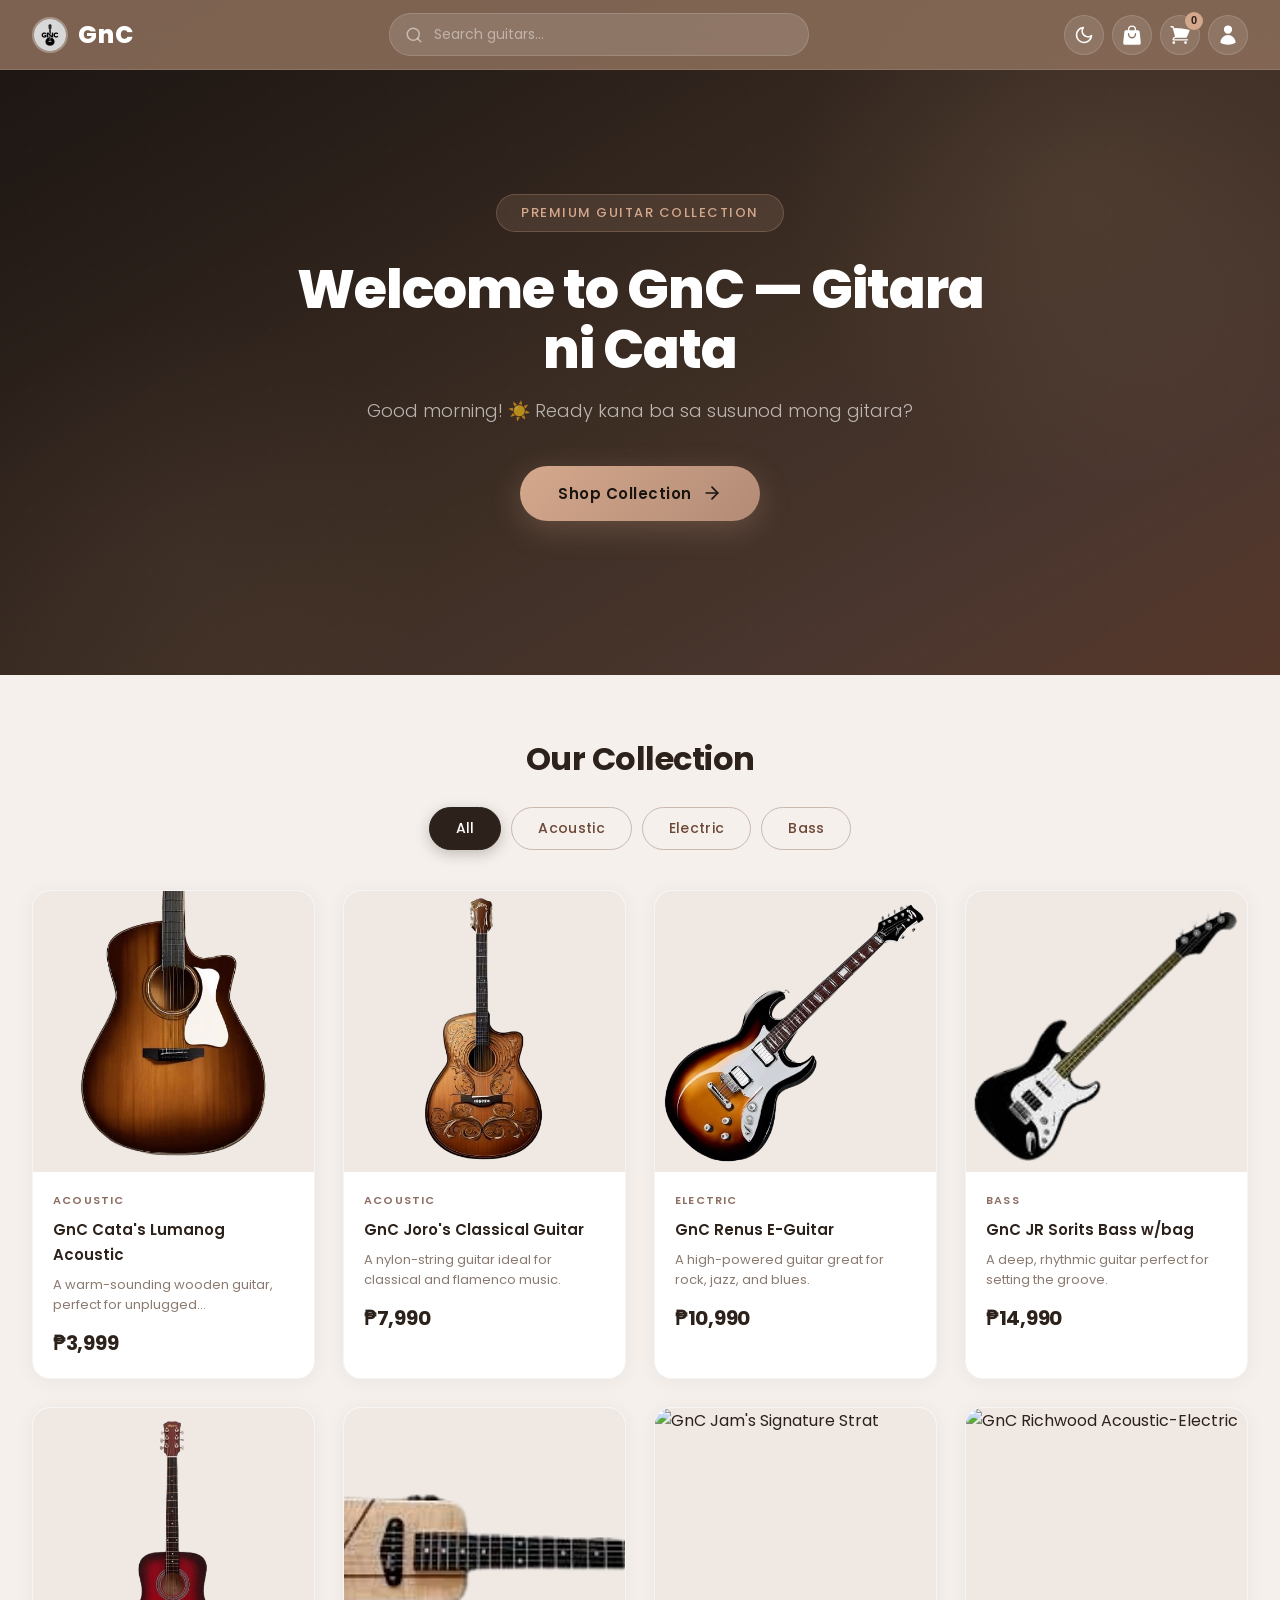
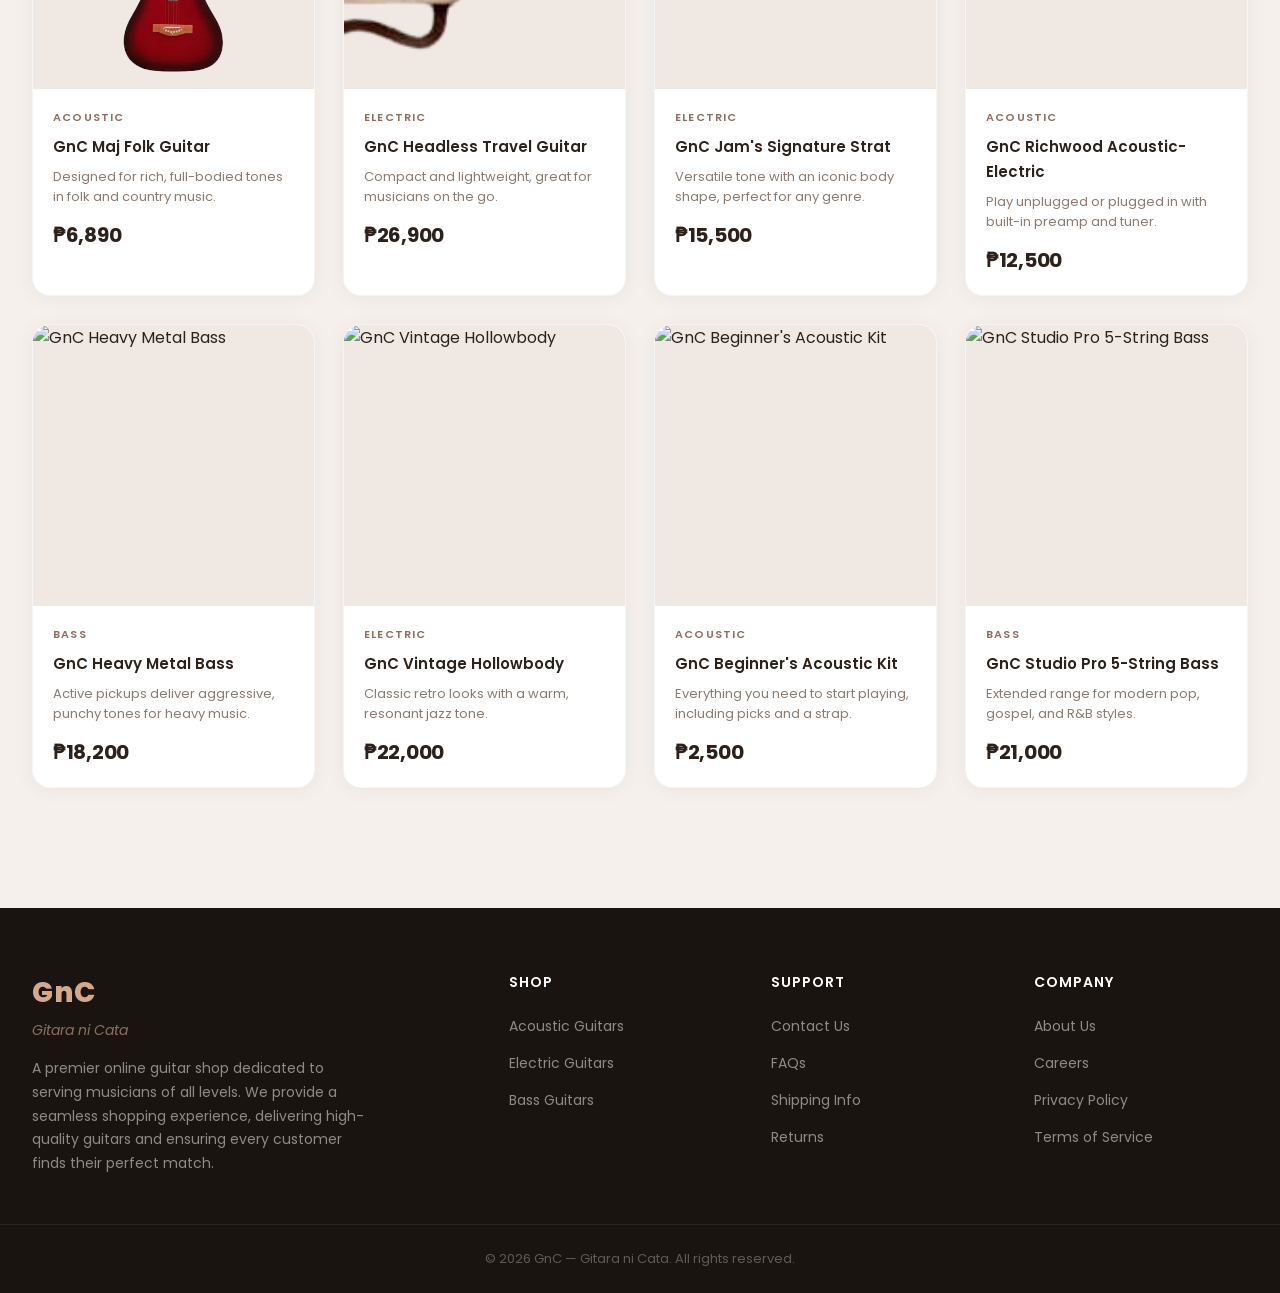
==== index.html @ b13e980a "refactor: implement asynchronous Clerk OAuth authentication and session sync to replace hardcoded ga" ====
<!DOCTYPE html>
<html lang="en">

<head>
    <meta charset="UTF-8">
    <meta name="viewport" content="width=device-width, initial-scale=1.0">
    <title>GnC | Gitara ni Cata — Premium Guitar Store</title>
    <meta name="description"
        content="GnC – Gitara ni Cata. Your one-stop local shop in the Philippines for high-quality acoustic, electric, and bass guitars.">
    <link rel="icon" href="assets/cats7.jpg" type="image/x-icon">
    <link href="https://fonts.googleapis.com/css2?family=Poppins:wght@300;400;500;600;700;800;900&display=swap"
        rel="stylesheet">
    <link rel="stylesheet" href="css/style.css">

    <!-- CLERK — needed for proper session sign-out -->
    <script
      defer
      crossorigin="anonymous"
      data-clerk-publishable-key="pk_test_bmF0aW9uYWwtcGVnYXN1cy02MC5jbGVyay5hY2NvdW50cy5kZXYk"
      src="https://national-pegasus-60.clerk.accounts.dev/npm/@clerk/clerk-js@6/dist/clerk.browser.js"
      type="text/javascript">
    </script>
</head>

<body>

    <!--  STICKY NAVBAR  -->
    <header class="navbar" id="navbar">
        <div class="navbar-inner">
            <!-- Logo -->
            <a class="navbar-logo" href="#">
                <img src="assets/cats7.jpg" alt="GnC" class="navbar-logo-img">
                <span>GnC</span>
            </a>

            <!-- Search -->
            <div class="navbar-search">
                <svg class="search-icon" xmlns="http://www.w3.org/2000/svg" width="18" height="18"
                    viewBox="0 0 24 24" fill="none" stroke="currentColor" stroke-width="2" stroke-linecap="round"
                    stroke-linejoin="round">
                    <circle cx="11" cy="11" r="8" />
                    <line x1="21" y1="21" x2="16.65" y2="16.65" />
                </svg>
                <input type="text" id="search-input" class="search-bar" placeholder="Search guitars..."
                    oninput="filterGuitars()">
            </div>

            <!-- Actions -->
            <div class="navbar-actions">
                <!-- Theme Toggle -->
                <button id="theme-toggle" class="nav-icon-btn theme-toggle" onclick="toggleTheme()"
                    title="Toggle Dark/Light Mode">
                    <svg class="icon-moon" xmlns="http://www.w3.org/2000/svg" width="20" height="20"
                        viewBox="0 0 24 24" fill="none" stroke="currentColor" stroke-width="2" stroke-linecap="round"
                        stroke-linejoin="round">
                        <path d="M21 12.79A9 9 0 1 1 11.21 3 7 7 0 0 0 21 12.79z" />
                    </svg>
                    <svg class="icon-sun" xmlns="http://www.w3.org/2000/svg" width="20" height="20"
                        viewBox="0 0 24 24" fill="none" stroke="currentColor" stroke-width="2" stroke-linecap="round"
                        stroke-linejoin="round" style="display:none">
                        <circle cx="12" cy="12" r="5" />
                        <line x1="12" y1="1" x2="12" y2="3" />
                        <line x1="12" y1="21" x2="12" y2="23" />
                        <line x1="4.22" y1="4.22" x2="5.64" y2="5.64" />
                        <line x1="18.36" y1="18.36" x2="19.78" y2="19.78" />
                        <line x1="1" y1="12" x2="3" y2="12" />
                        <line x1="21" y1="12" x2="23" y2="12" />
                        <line x1="4.22" y1="19.78" x2="5.64" y2="18.36" />
                        <line x1="18.36" y1="5.64" x2="19.78" y2="4.22" />
                    </svg>
                </button>

                <!-- Recently Purchased -->
                <button class="recently-purchased-btn nav-icon-btn" onclick="togglePanel('purchased-panel')"
                    title="Recently Purchased">
                    <svg xmlns="http://www.w3.org/2000/svg" viewBox="0 0 24 24" fill="currentColor" width="22"
                        height="22">
                        <path fill-rule="evenodd"
                            d="M7.5 6v.75H5.513c-.96 0-1.764.724-1.865 1.679l-1.263 12A1.875 1.875 0 0 0 4.25 22.5h15.5a1.875 1.875 0 0 0 1.865-2.071l-1.263-12a1.875 1.875 0 0 0-1.865-1.679H16.5V6a4.5 4.5 0 1 0-9 0ZM12 3a3 3 0 0 0-3 3v.75h6V6a3 3 0 0 0-3-3Zm-3 8.25a3 3 0 1 0 6 0v-.75a.75.75 0 0 1 1.5 0v.75a4.5 4.5 0 1 1-9 0v-.75a.75.75 0 0 1 1.5 0v.75Z"
                            clip-rule="evenodd" />
                    </svg>
                </button>

                <!-- Shopping Cart -->
                <button class="shopping-cart-btn nav-icon-btn" onclick="togglePanel('cart-panel')"
                    title="Shopping Cart">
                    <svg xmlns="http://www.w3.org/2000/svg" viewBox="0 0 24 24" fill="currentColor" width="22"
                        height="22">
                        <path
                            d="M2.25 2.25a.75.75 0 0 0 0 1.5h1.386c.17 0 .318.114.362.278l2.558 9.592a3.752 3.752 0 0 0-2.806 3.63c0 .414.336.75.75.75h15.75a.75.75 0 0 0 0-1.5H5.378A2.25 2.25 0 0 1 7.5 15h11.218a.75.75 0 0 0 .674-.421 60.358 60.358 0 0 0 2.96-7.228.75.75 0 0 0-.525-.965A60.864 60.864 0 0 0 5.68 4.509l-.232-.867A1.875 1.875 0 0 0 3.636 2.25H2.25ZM3.75 20.25a1.5 1.5 0 1 1 3 0 1.5 1.5 0 0 1-3 0ZM16.5 20.25a1.5 1.5 0 1 1 3 0 1.5 1.5 0 0 1-3 0Z" />
                    </svg>
                    <span id="cart-count" class="cart-badge">0</span>
                </button>

                <!-- Profile Dropdown -->
                <div class="profile-dropdown-wrapper" id="profile-dropdown-wrapper">
                    <button class="profile-btn nav-icon-btn" onclick="toggleProfileDropdown()" title="Profile">
                        <svg xmlns="http://www.w3.org/2000/svg" viewBox="0 0 24 24" fill="currentColor" width="22"
                            height="22">
                            <path fill-rule="evenodd"
                                d="M7.5 6a4.5 4.5 0 1 1 9 0 4.5 4.5 0 0 1-9 0ZM3.751 20.105a8.25 8.25 0 0 1 16.498 0 .75.75 0 0 1-.437.695A18.683 18.683 0 0 1 12 22.5c-2.786 0-5.433-.608-7.812-1.7a.75.75 0 0 1-.437-.695Z"
                                clip-rule="evenodd" />
                        </svg>
                    </button>
                    <div class="profile-dropdown-menu" id="profile-dropdown-menu">
                        <div class="dropdown-user-info">
                            <div class="username" id="dropdown-username">User</div>
                            <div class="user-role" id="dropdown-role">Member</div>
                        </div>
                        <button class="dropdown-item" onclick="showToast('My Account – coming soon!', 'success')">
                            <svg xmlns="http://www.w3.org/2000/svg" viewBox="0 0 20 20" fill="currentColor" width="18"
                                height="18">
                                <path
                                    d="M10 8a3 3 0 1 0 0-6 3 3 0 0 0 0 6ZM3.465 14.493a1.23 1.23 0 0 0 .41 1.412A9.957 9.957 0 0 0 10 18c2.31 0 4.438-.784 6.131-2.1.43-.333.604-.903.408-1.41a7.002 7.002 0 0 0-13.074.003Z" />
                            </svg>
                            My Account
                        </button>
                        <button class="dropdown-item" onclick="showToast('Settings – coming soon!', 'success')">
                            <svg xmlns="http://www.w3.org/2000/svg" viewBox="0 0 20 20" fill="currentColor" width="18"
                                height="18">
                                <path fill-rule="evenodd"
                                    d="M7.84 1.804A1 1 0 0 1 8.82 1h2.36a1 1 0 0 1 .98.804l.331 1.652a6.993 6.993 0 0 1 1.929 1.115l1.598-.54a1 1 0 0 1 1.186.447l1.18 2.044a1 1 0 0 1-.205 1.251l-1.267 1.113a7.047 7.047 0 0 1 0 2.228l1.267 1.113a1 1 0 0 1 .206 1.25l-1.18 2.045a1 1 0 0 1-1.187.447l-1.598-.54a6.993 6.993 0 0 1-1.929 1.115l-.33 1.652a1 1 0 0 1-.98.804H8.82a1 1 0 0 1-.98-.804l-.331-1.652a6.993 6.993 0 0 1-1.929-1.115l-1.598.54a1 1 0 0 1-1.186-.447l-1.18-2.044a1 1 0 0 1 .205-1.251l1.267-1.114a7.05 7.05 0 0 1 0-2.227L1.821 7.773a1 1 0 0 1-.206-1.25l1.18-2.045a1 1 0 0 1 1.187-.447l1.598.54A6.992 6.992 0 0 1 7.51 3.456l.33-1.652ZM10 13a3 3 0 1 0 0-6 3 3 0 0 0 0 6Z"
                                    clip-rule="evenodd" />
                            </svg>
                            Settings
                        </button>
                        <div class="dropdown-divider"></div>
                        <button class="dropdown-item logout-item" onclick="logoutUser()">
                            <svg xmlns="http://www.w3.org/2000/svg" viewBox="0 0 20 20" fill="currentColor" width="18"
                                height="18">
                                <path fill-rule="evenodd"
                                    d="M3 4.25A2.25 2.25 0 0 1 5.25 2h5.5A2.25 2.25 0 0 1 13 4.25v2a.75.75 0 0 1-1.5 0v-2a.75.75 0 0 0-.75-.75h-5.5a.75.75 0 0 0-.75.75v11.5c0 .414.336.75.75.75h5.5a.75.75 0 0 0 .75-.75v-2a.75.75 0 0 1 1.5 0v2A2.25 2.25 0 0 1 10.75 18h-5.5A2.25 2.25 0 0 1 3 15.75V4.25Z"
                                    clip-rule="evenodd" />
                                <path fill-rule="evenodd"
                                    d="M19 10a.75.75 0 0 0-.75-.75H8.704l1.048-.943a.75.75 0 1 0-1.004-1.114l-2.5 2.25a.75.75 0 0 0 0 1.114l2.5 2.25a.75.75 0 1 0 1.004-1.114l-1.048-.943h9.546A.75.75 0 0 0 19 10Z"
                                    clip-rule="evenodd" />
                            </svg>
                            Log Out
                        </button>
                    </div>
                </div>
            </div>
        </div>
    </header>

    <!--  HERO SECTION  -->
    <section class="hero">
        <div class="hero-overlay"></div>
        <div class="hero-content">
            <span class="hero-badge">Premium Guitar Collection</span>
            <h1 id="welcome-title">Welcome to GnC — Gitara ni Cata</h1>
            <p class="hero-subtitle" id="hero-subtitle">Find your perfect match and let the music begin!</p>
            <a href="#collection-section" class="hero-cta" onclick="document.getElementById('collection-section').scrollIntoView({ behavior: 'smooth' });">
                Shop Collection
                <svg xmlns="http://www.w3.org/2000/svg" width="20" height="20" viewBox="0 0 24 24" fill="none"
                    stroke="currentColor" stroke-width="2" stroke-linecap="round" stroke-linejoin="round">
                    <line x1="5" y1="12" x2="19" y2="12" />
                    <polyline points="12 5 19 12 12 19" />
                </svg>
            </a>
        </div>
    </section>

    <!--  FILTER PILLS  -->
    <section class="search-filter-container" id="collection-section">
        <h2 class="section-title">Our Collection</h2>
        <div class="filter-buttons">
            <button class="filter-btn active" onclick="setFilter('all', this)">All</button>
            <button class="filter-btn" onclick="setFilter('acoustic', this)">Acoustic</button>
            <button class="filter-btn" onclick="setFilter('electric', this)">Electric</button>
            <button class="filter-btn" onclick="setFilter('bass', this)">Bass</button>
        </div>
    </section>

    <!--  PRODUCT GRID  -->
    <section class="products-section">
        <div class="container">
            <div class="guitar-grid" id="guitar-grid">
                <div id="no-results" class="no-results">
                    Aww, wala kaming nakitang gitara na ganyan. Subukan mag-type ng iba! 🎸
                </div>
            </div>
        </div>
    </section>

    <!--  FOOTER  -->
    <footer class="site-footer">
        <div class="footer-inner">
            <div class="footer-brand">
                <h3 class="footer-logo">GnC</h3>
                <p class="footer-tagline">Gitara ni Cata</p>
                <p class="footer-desc">
                    A premier online guitar shop dedicated to serving musicians of all levels.
                    We provide a seamless shopping experience, delivering high-quality guitars
                    and ensuring every customer finds their perfect match.
                </p>
            </div>
            <div class="footer-col">
                <h4>Shop</h4>
                <ul>
                    <li><a href="#" onclick="setFilter('acoustic', document.querySelector('.filter-btn:nth-child(2)'))">Acoustic Guitars</a></li>
                    <li><a href="#" onclick="setFilter('electric', document.querySelector('.filter-btn:nth-child(3)'))">Electric Guitars</a></li>
                    <li><a href="#" onclick="setFilter('bass', document.querySelector('.filter-btn:nth-child(4)'))">Bass Guitars</a></li>
                </ul>
            </div>
            <div class="footer-col">
                <h4>Support</h4>
                <ul>
                    <li><a href="#" onclick="showToast('Contact Us – coming soon!', 'success')">Contact Us</a></li>
                    <li><a href="#" onclick="showToast('FAQs – coming soon!', 'success')">FAQs</a></li>
                    <li><a href="#" onclick="showToast('Shipping Info – coming soon!', 'success')">Shipping Info</a></li>
                    <li><a href="#" onclick="showToast('Returns – coming soon!', 'success')">Returns</a></li>
                </ul>
            </div>
            <div class="footer-col">
                <h4>Company</h4>
                <ul>
                    <li><a href="#" onclick="showToast('About Us – coming soon!', 'success')">About Us</a></li>
                    <li><a href="#" onclick="showToast('Careers – coming soon!', 'success')">Careers</a></li>
                    <li><a href="#" onclick="showToast('Privacy Policy – coming soon!', 'success')">Privacy Policy</a></li>
                    <li><a href="#" onclick="showToast('Terms – coming soon!', 'success')">Terms of Service</a></li>
                </ul>
            </div>
        </div>
        <div class="footer-bottom">
            <p>&copy; 2026 GnC — Gitara ni Cata. All rights reserved.</p>
        </div>
    </footer>

    <!--  SIDE PANELS  -->
    <div id="cart-panel" class="side-panel">
        <div class="panel-header">
            <h3>Shopping Cart</h3>
            <button class="close-btn" onclick="togglePanel('cart-panel')">&times;</button>
        </div>
        <ul id="cart-items" class="item-list"></ul>
        <!-- Coupon / Promo Code Section -->
        <div class="coupon-section" id="coupon-section">
            <div class="coupon-label">
                <svg xmlns="http://www.w3.org/2000/svg" width="16" height="16" viewBox="0 0 24 24" fill="none" stroke="currentColor" stroke-width="2" stroke-linecap="round" stroke-linejoin="round"><polyline points="20 12 20 22 4 22 4 12"/><rect x="2" y="7" width="20" height="5" rx="2" ry="2"/><line x1="12" y1="22" x2="12" y2="7"/><path d="M12 7H7.5a2.5 2.5 0 0 1 0-5C11 2 12 7 12 7z"/><path d="M12 7h4.5a2.5 2.5 0 0 0 0-5C13 2 12 7 12 7z"/></svg>
                Promo Code
            </div>
            <div class="coupon-input-row">
                <input type="text" id="coupon-input" placeholder="Enter coupon code..." autocomplete="off">
                <button id="apply-coupon-btn" onclick="applyCoupon()">Apply</button>
            </div>
            <div class="coupon-status" id="coupon-status"></div>
        </div>
    </div>

    <div id="purchased-panel" class="side-panel">
        <div class="panel-header">
            <h3>Order Tracking</h3>
            <button class="close-btn" onclick="togglePanel('purchased-panel')">&times;</button>
        </div>

        <!-- Empty State -->
        <div id="order-empty-state" class="order-empty-state">
            <svg xmlns="http://www.w3.org/2000/svg" width="48" height="48" viewBox="0 0 24 24" fill="none" stroke="currentColor" stroke-width="1.5" stroke-linecap="round" stroke-linejoin="round" style="opacity:0.3"><path d="M21 16V8a2 2 0 0 0-1-1.73l-7-4a2 2 0 0 0-2 0l-7 4A2 2 0 0 0 3 8v8a2 2 0 0 0 1 1.73l7 4a2 2 0 0 0 2 0l7-4A2 2 0 0 0 21 16z"/><polyline points="3.27 6.96 12 12.01 20.73 6.96"/><line x1="12" y1="22.08" x2="12" y2="12"/></svg>
            <p>No orders yet</p>
            <span>Your purchases will appear here</span>
        </div>

        <!-- Digital Receipt (hidden by default) -->
        <div id="order-receipt" class="order-receipt" style="display:none;">
            <!-- Receipt Header -->
            <div class="receipt-header">
                <div class="receipt-logo">GnC</div>
                <div class="receipt-order-id" id="receipt-order-id">#GNC-0000</div>
            </div>

            <!-- Customer Details -->
            <div class="receipt-section">
                <div class="receipt-section-title">Customer Details</div>
                <div class="receipt-detail-row">
                    <svg xmlns="http://www.w3.org/2000/svg" width="14" height="14" viewBox="0 0 24 24" fill="none" stroke="currentColor" stroke-width="2" stroke-linecap="round" stroke-linejoin="round"><path d="M20 21v-2a4 4 0 0 0-4-4H8a4 4 0 0 0-4 4v2"/><circle cx="12" cy="7" r="4"/></svg>
                    <span id="receipt-name">—</span>
                </div>
                <div class="receipt-detail-row">
                    <svg xmlns="http://www.w3.org/2000/svg" width="14" height="14" viewBox="0 0 24 24" fill="none" stroke="currentColor" stroke-width="2" stroke-linecap="round" stroke-linejoin="round"><path d="M22 16.92v3a2 2 0 0 1-2.18 2 19.79 19.79 0 0 1-8.63-3.07 19.5 19.5 0 0 1-6-6 19.79 19.79 0 0 1-3.07-8.67A2 2 0 0 1 4.11 2h3a2 2 0 0 1 2 1.72c.127.96.361 1.903.7 2.81a2 2 0 0 1-.45 2.11L8.09 9.91a16 16 0 0 0 6 6l1.27-1.27a2 2 0 0 1 2.11-.45c.907.339 1.85.573 2.81.7A2 2 0 0 1 22 16.92z"/></svg>
                    <span id="receipt-phone">—</span>
                </div>
                <div class="receipt-detail-row">
                    <svg xmlns="http://www.w3.org/2000/svg" width="14" height="14" viewBox="0 0 24 24" fill="none" stroke="currentColor" stroke-width="2" stroke-linecap="round" stroke-linejoin="round"><path d="M21 10c0 7-9 13-9 13s-9-6-9-13a9 9 0 0 1 18 0z"/><circle cx="12" cy="10" r="3"/></svg>
                    <span id="receipt-address">—</span>
                </div>
            </div>

            <!-- Purchased Items -->
            <div class="receipt-section">
                <div class="receipt-section-title">Items Purchased</div>
                <ul id="purchased-items" class="receipt-items-list"></ul>
            </div>

            <!-- Receipt Total -->
            <div class="receipt-total-row" id="receipt-total-row">
                <span>Total</span>
                <span id="receipt-total">₱0</span>
            </div>

            <!-- Status Tracker -->
            <div class="receipt-section">
                <div class="receipt-section-title">Live Tracking</div>
                <div class="order-tracker" id="order-tracker">
                    <div class="tracker-step active" data-step="0">
                        <div class="tracker-dot">
                            <svg xmlns="http://www.w3.org/2000/svg" width="14" height="14" viewBox="0 0 24 24" fill="none" stroke="currentColor" stroke-width="3" stroke-linecap="round" stroke-linejoin="round"><polyline points="20 6 9 17 4 12"/></svg>
                        </div>
                        <div class="tracker-info">
                            <span class="tracker-label">Order Placed</span>
                            <span class="tracker-time" id="tracker-time-0">Just now</span>
                        </div>
                    </div>
                    <div class="tracker-connector"><div class="tracker-connector-fill" id="connector-fill-0"></div></div>
                    <div class="tracker-step" data-step="1">
                        <div class="tracker-dot">
                            <svg xmlns="http://www.w3.org/2000/svg" width="14" height="14" viewBox="0 0 24 24" fill="none" stroke="currentColor" stroke-width="2" stroke-linecap="round" stroke-linejoin="round"><path d="M14.7 6.3a1 1 0 0 0 0 1.4l1.6 1.6a1 1 0 0 0 1.4 0l3.77-3.77a6 6 0 0 1-7.94 7.94l-6.91 6.91a2.12 2.12 0 0 1-3-3l6.91-6.91a6 6 0 0 1 7.94-7.94l-3.76 3.76z"/></svg>
                        </div>
                        <div class="tracker-info">
                            <span class="tracker-label">Preparing Instrument</span>
                            <span class="tracker-time" id="tracker-time-1">Pending</span>
                        </div>
                    </div>
                    <div class="tracker-connector"><div class="tracker-connector-fill" id="connector-fill-1"></div></div>
                    <div class="tracker-step" data-step="2">
                        <div class="tracker-dot">
                            <svg xmlns="http://www.w3.org/2000/svg" width="14" height="14" viewBox="0 0 24 24" fill="none" stroke="currentColor" stroke-width="2" stroke-linecap="round" stroke-linejoin="round"><rect x="1" y="3" width="15" height="13"/><polygon points="16 8 20 8 23 11 23 16 16 16 16 8"/><circle cx="5.5" cy="18.5" r="2.5"/><circle cx="18.5" cy="18.5" r="2.5"/></svg>
                        </div>
                        <div class="tracker-info">
                            <span class="tracker-label">Out for Delivery</span>
                            <span class="tracker-time" id="tracker-time-2">Pending</span>
                        </div>
                    </div>
                    <div class="tracker-connector"><div class="tracker-connector-fill" id="connector-fill-2"></div></div>
                    <div class="tracker-step" data-step="3">
                        <div class="tracker-dot">
                            <svg xmlns="http://www.w3.org/2000/svg" width="14" height="14" viewBox="0 0 24 24" fill="none" stroke="currentColor" stroke-width="2" stroke-linecap="round" stroke-linejoin="round"><path d="M22 11.08V12a10 10 0 1 1-5.93-9.14"/><polyline points="22 4 12 14.01 9 11.01"/></svg>
                        </div>
                        <div class="tracker-info">
                            <span class="tracker-label">Delivered</span>
                            <span class="tracker-time" id="tracker-time-3">Pending</span>
                        </div>
                    </div>
                </div>
            </div>
        </div>
    </div>

    <!--  MODALS  -->
    <div id="buy-now-modal">
        <h3>Complete Your Purchase</h3>
        <label for="name">Name</label>
        <input type="text" id="name" placeholder="Enter your full name">
        <label for="address">Address</label>
        <input type="text" id="address" placeholder="Enter delivery address">
        <label for="cellphone">Cellphone Number</label>
        <input type="tel" id="cellphone" placeholder="e.g. 09123456789" maxlength="11" oninput="this.value = this.value.replace(/[^0-9]/g, '')">
        <button onclick="proceedPurchase()">Proceed to Buy</button>
    </div>

    <div id="confirmation-modal">
        <h3>🎉 Salamat Po! 🎉</h3>
        <p>Your purchase of <strong><span id="confirmed-guitar"></span></strong> has been confirmed.</p>
        <p>We will deliver it to <strong><span id="confirmed-address"></span></strong>.</p>
        <p>We will contact you at <strong><span id="confirmed-cellphone"></span></strong>.</p>
        <button onclick="closeConfirmation()">Awesome!</button>
    </div>

    <div id="overlay"></div>

    <div id="toast-container"></div>

    <script> 
        // GATEKEEPER — defer auth check until Clerk loads (see bottom of script)
        let activeUser = JSON.parse(localStorage.getItem('gnc_user'));

        let cart = JSON.parse(localStorage.getItem('gnc_cart')) || [];
        let purchasedItems = JSON.parse(localStorage.getItem('gnc_purchased')) || [];
        let discount = 0;
        let appliedCoupon = '';

        // Guitar Database
        const guitarDatabase = [
            // --- Local assets ---
            { name: "GnC Cata's Lumanog Acoustic", price: "₱3,999", category: "acoustic", image: "assets/cata1.png", description: "A warm-sounding wooden guitar, perfect for unplugged performances.", cartText: "Add to Heart", buyText: "Mine na kita" },
            { name: "GnC Joro's Classical Guitar", price: "₱7,990", category: "acoustic", image: "assets/cata2.png", description: "A nylon-string guitar ideal for classical and flamenco music.", cartText: "Cart", buyText: "Buy this" },
            { name: "GnC Renus E-Guitar", price: "₱10,990", category: "electric", image: "assets/cata3.png", description: "A high-powered guitar great for rock, jazz, and blues.", cartText: "Ilagay sa cart", buyText: "Bilhin" },
            { name: "GnC JR Sorits Bass w/bag", price: "₱14,990", category: "bass", image: "assets/cats4.png", description: "A deep, rhythmic guitar perfect for setting the groove.", cartText: "Lagay pre", buyText: "Bibilhin" },
            { name: "GnC Maj Folk Guitar", price: "₱6,890", category: "acoustic", image: "assets/cats5.png", description: "Designed for rich, full-bodied tones in folk and country music.", cartText: "Ilagay sa cart...", buyText: "Shop Now!" },
            { name: "GnC Headless Travel Guitar", price: "₱26,900", category: "electric", image: "assets/cats6.png", description: "Compact and lightweight, great for musicians on the go.", cartText: "Mamaya na", buyText: "Kunin mo na 'to" },

            // --- Online images ---
            { name: "GnC Jam's Signature Strat", price: "₱15,500", category: "electric", image: "https://images.unsplash.com/photo-1564186763535-ebb964f94349?w=300&q=80", description: "Versatile tone with an iconic body shape, perfect for any genre.", cartText: "Add to Cart", buyText: "Checkout" },
            { name: "GnC Richwood Acoustic-Electric", price: "₱12,500", category: "acoustic", image: "https://images.unsplash.com/photo-1550291652-6ea9114a47b1?w=300&q=80", description: "Play unplugged or plugged in with built-in preamp and tuner.", cartText: "Save for later", buyText: "Get it now" },
            { name: "GnC Heavy Metal Bass", price: "₱18,200", category: "bass", image: "https://images.unsplash.com/photo-1514649923863-ceaf75b770ab?w=300&q=80", description: "Active pickups deliver aggressive, punchy tones for heavy music.", cartText: "Cart", buyText: "Rock on!" },
            { name: "GnC Vintage Hollowbody", price: "₱22,000", category: "electric", image: "https://images.unsplash.com/photo-1556449895-a33c9fac3300?w=300&q=80", description: "Classic retro looks with a warm, resonant jazz tone.", cartText: "Add to list", buyText: "Buy Vintage" },
            { name: "GnC Beginner's Acoustic Kit", price: "₱2,500", category: "acoustic", image: "https://images.unsplash.com/photo-1605020420620-20c943cc4669?w=300&q=80", description: "Everything you need to start playing, including picks and a strap.", cartText: "Cart", buyText: "Start Playing" },
            { name: "GnC Studio Pro 5-String Bass", price: "₱21,000", category: "bass", image: "https://images.unsplash.com/photo-1462965326201-d02e4f455804?w=300&q=80", description: "Extended range for modern pop, gospel, and R&B styles.", cartText: "Save", buyText: "Mine!" }
        ];


        // THEME
        const currentTheme = localStorage.getItem('gnc_theme');
        if (currentTheme === 'dark') {
            document.body.classList.add('dark-mode');
            document.addEventListener('DOMContentLoaded', () => {
                const moon = document.querySelector('.icon-moon');
                const sun = document.querySelector('.icon-sun');
                if (moon) moon.style.display = 'none';
                if (sun) sun.style.display = 'block';
            });
        }

        function toggleTheme() {
            const body = document.body;
            body.classList.toggle('dark-mode');

            const moon = document.querySelector('.icon-moon');
            const sun = document.querySelector('.icon-sun');

            if (body.classList.contains('dark-mode')) {
                localStorage.setItem('gnc_theme', 'dark');
                if (moon) moon.style.display = 'none';
                if (sun) sun.style.display = 'block';
            } else {
                localStorage.setItem('gnc_theme', 'light');
                if (moon) moon.style.display = 'block';
                if (sun) sun.style.display = 'none';
            }
        }


        // GREETING
   
        function getGreeting() {
            const hour = new Date().getHours();
            if (hour < 12) {
                return "Good morning! ☀️";
            } else if (hour < 18) {
                return "Good afternoon! 🌤";
            } else {
                return "Good evening! 🌙";
            }
        }

        // DOM READY
        document.addEventListener("DOMContentLoaded", () => {
            const greeting = getGreeting();
            const welcomeTitle = document.getElementById("welcome-title");

            if (activeUser && welcomeTitle) {
                welcomeTitle.innerHTML = `Welcome, ${activeUser.username}!`;
            }

            const heroSub = document.getElementById('hero-subtitle');
            if (heroSub) {
                heroSub.textContent = `${greeting} Ready kana ba sa susunod mong gitara?`;
            }

            renderGuitars();
            updateCart();
            updatePurchasedItems();

            // Enter key triggers coupon apply
            const couponInput = document.getElementById('coupon-input');
            if (couponInput) {
                couponInput.addEventListener('keydown', function(e) {
                    if (e.key === 'Enter') {
                        e.preventDefault();
                        applyCoupon();
                    }
                });
            }
        });

        // RENDER GUITAR CARDS (Premium Template)
        function renderGuitars() {
            const grid = document.getElementById('guitar-grid');
            let cardsHTML = '';

            guitarDatabase.forEach(guitar => {
                const safeName = guitar.name.replace(/'/g, "\\'");

                cardsHTML += `
                <div class="guitar-card" data-category="${guitar.category}" onclick="selectGuitar(this)">
                    <div class="card-image">
                        <div class="image-wrapper">
                            <img src="${guitar.image}" alt="${guitar.name}" loading="lazy">
                            <div class="buttons">
                                <button class="btn-buy-now" onclick="event.stopPropagation(); buyNow('${safeName}')">${guitar.buyText}</button>
                                <button class="btn-add-cart" onclick="event.stopPropagation(); addToCart('${safeName}')">
                                    <svg xmlns="http://www.w3.org/2000/svg" width="14" height="14" viewBox="0 0 24 24" fill="none" stroke="currentColor" stroke-width="2" stroke-linecap="round" stroke-linejoin="round"><circle cx="9" cy="21" r="1"/><circle cx="20" cy="21" r="1"/><path d="M1 1h4l2.68 13.39a2 2 0 0 0 2 1.61h9.72a2 2 0 0 0 2-1.61L23 6H6"/></svg>
                                    ${guitar.cartText}
                                </button>
                            </div>
                        </div>
                    </div>
                    <div class="card-info">
                        <span class="card-category">${guitar.category}</span>
                        <label>
                            <input type="radio" name="guitar" value="${guitar.name}">
                            <span>${guitar.name}</span>
                        </label>
                        <p class="description">${guitar.description}</p>
                        <p class="price">${guitar.price}</p>
                    </div>
                </div>
                `;
            });

            cardsHTML += `
            <div id="no-results" class="no-results">
                Aww, wala kaming nakitang gitara na ganyan. Subukan mag-type ng iba! 🎸
            </div>`;

            grid.innerHTML = cardsHTML;
        }

        // FILTER LOGIC
        let currentCategoryFilter = 'all';

        function setFilter(category, btnElement) {
            currentCategoryFilter = category;

            document.querySelectorAll('.filter-btn').forEach(btn => btn.classList.remove('active'));
            if (btnElement) btnElement.classList.add('active');

            filterGuitars();
        }

        function filterGuitars() {
            const searchQuery = document.getElementById('search-input').value.toLowerCase();
            const cards = document.querySelectorAll('.guitar-card');
            let visibleCount = 0;

            cards.forEach(card => {
                const guitarName = card.querySelector('label span').textContent.toLowerCase();
                const guitarCategory = card.getAttribute('data-category');

                const matchesSearch = guitarName.includes(searchQuery);
                const matchesCategory = (currentCategoryFilter === 'all') || (guitarCategory === currentCategoryFilter);

                if (matchesSearch && matchesCategory) {
                    card.style.display = 'flex';
                    visibleCount++;
                } else {
                    card.style.display = 'none';
                    if (card.classList.contains('selected')) {
                        card.classList.remove('selected');
                        let radio = card.querySelector('input[type="radio"]');
                        if (radio) radio.checked = false;
                    }
                }
            });

            const noResultsMsg = document.getElementById('no-results');
            if (visibleCount === 0) {
                noResultsMsg.style.display = 'block';
            } else {
                noResultsMsg.style.display = 'none';
            }
        }

        // TOAST
        function showToast(message, type = 'success') {
            const container = document.getElementById('toast-container');
            const toast = document.createElement('div');

            toast.className = `toast ${type}`;
            toast.innerHTML = `<span>${message}</span>`;

            container.appendChild(toast);

            setTimeout(() => {
                toast.classList.add('hide');
                setTimeout(() => {
                    toast.remove();
                }, 400);
            }, 3000);
        }


        // CLICK HANDLER (card deselect, overlay, dropdown)
        document.addEventListener('click', function (event) {
            const isClickInsideCard = event.target.closest('.guitar-card');
            const isClickInsideBuyModal = event.target.closest('#buy-now-modal');
            const isClickInsideConfModal = event.target.closest('#confirmation-modal');
            const isClickInsidePanel = event.target.closest('.side-panel');
            const isClickOnCartBtn = event.target.closest('.shopping-cart-btn');
            const isClickOnShopBtn = event.target.closest('.recently-purchased-btn');
            const isClickInsideSearch = event.target.closest('.search-filter-container') || event.target.closest('.navbar');
            const isClickOnThemeBtn = event.target.closest('.theme-toggle');
            const isClickOnProfileDropdown = event.target.closest('.profile-dropdown-wrapper');

            if (!isClickOnProfileDropdown) {
                const menu = document.getElementById('profile-dropdown-menu');
                if (menu) menu.classList.remove('open');
            }

            if (!isClickInsideCard && !isClickInsideBuyModal && !isClickInsideConfModal && !isClickInsidePanel && !isClickOnCartBtn && !isClickOnShopBtn && !isClickInsideSearch && !isClickOnThemeBtn && !isClickOnProfileDropdown) {
                document.querySelectorAll('.guitar-card').forEach(card => {
                    card.classList.remove('selected');
                });

                document.querySelectorAll('input[name="guitar"]').forEach(radio => {
                    radio.checked = false;
                });
            }

            if (event.target.id === 'overlay') {
                closeAllPanels();
                document.getElementById('buy-now-modal').style.display = 'none';
                document.getElementById('confirmation-modal').style.display = 'none';
                document.getElementById('overlay').style.display = 'none';
            }
        });

        // GUITAR SELECTION
        function selectGuitar(cardElement) {
            document.querySelectorAll('.guitar-card').forEach(card => {
                card.classList.remove('selected');
            });
            cardElement.classList.add('selected');
            let radio = cardElement.querySelector('input[type="radio"]');
            if (radio) radio.checked = true;
        }

        // PANELS
        function togglePanel(panelId) {
            const panel = document.getElementById(panelId);
            const overlay = document.getElementById('overlay');
            const isOpen = panel.classList.contains('open');

            closeAllPanels();

            if (!isOpen) {
                panel.classList.add('open');
                overlay.style.display = 'block';
                if (panelId === 'purchased-panel') {
                    updatePurchasedItems();
                }
            } else {
                overlay.style.display = 'none';
            }
        }

        function closeAllPanels() {
            document.querySelectorAll('.side-panel').forEach(panel => {
                panel.classList.remove('open');
            });
        }

        // CART LOGIC
        function addToCart(guitarName) {
            cart.push(guitarName);
            localStorage.setItem('gnc_cart', JSON.stringify(cart));
            updateCart();

            showToast(`Added to cart: ${guitarName} 🛒`, 'success');
        }

        function updateCart() {
            let cartList = document.getElementById("cart-items");
            let cartPanel = document.getElementById("cart-panel");
            let couponSection = document.getElementById("coupon-section");
            cartList.innerHTML = "";
            let totalAmount = 0;

            cart.forEach((item, index) => {
                let guitar = guitarDatabase.find(g => g.name === item);
                let priceValue = 0;
                let imageSrc = '';
                let priceStr = '';
                
                if (guitar) {
                    priceStr = guitar.price;
                    imageSrc = guitar.image;
                    // Parse price: remove ₱ and commas
                    let numericPrice = priceStr.replace(/[₱,]/g, '');
                    priceValue = parseFloat(numericPrice);
                    if (!isNaN(priceValue)) totalAmount += priceValue;
                }

                let li = document.createElement("li");
                li.className = "cart-item";
                li.innerHTML = `
                    <img src="${imageSrc}" alt="${item}" class="cart-item-img">
                    <div class="cart-item-details">
                        <div class="cart-item-name">${item}</div>
                        <div class="cart-item-price">${priceStr}</div>
                    </div>
                    <button class="cart-item-remove" onclick="removeFromCart(${index})" title="Remove item">
                        <svg xmlns="http://www.w3.org/2000/svg" width="18" height="18" viewBox="0 0 24 24" fill="none" stroke="currentColor" stroke-width="2" stroke-linecap="round" stroke-linejoin="round"><polyline points="3 6 5 6 21 6"></polyline><path d="M19 6v14a2 2 0 0 1-2 2H7a2 2 0 0 1-2-2V6m3 0V4a2 2 0 0 1 2-2h4a2 2 0 0 1 2 2v2"></path><line x1="10" y1="11" x2="10" y2="17"></line><line x1="14" y1="11" x2="14" y2="17"></line></svg>
                    </button>
                `;
                cartList.appendChild(li);
            });

            document.getElementById("cart-count").textContent = cart.length;

            // Show/hide coupon section based on cart contents
            if (couponSection) {
                couponSection.style.display = cart.length > 0 ? 'flex' : 'none';
            }

            // Reset discount if cart is emptied
            if (cart.length === 0) {
                discount = 0;
                appliedCoupon = '';
                let couponInput = document.getElementById('coupon-input');
                let couponStatus = document.getElementById('coupon-status');
                if (couponInput) { couponInput.value = ''; couponInput.disabled = false; }
                if (couponStatus) couponStatus.innerHTML = '';
                let applyBtn = document.getElementById('apply-coupon-btn');
                if (applyBtn) { applyBtn.textContent = 'Apply'; applyBtn.classList.remove('applied'); }
            }

            // Recalculate discount amount based on current total
            if (appliedCoupon === 'GNC2026') {
                discount = totalAmount * 0.10;
            } else {
                discount = 0;
            }

            let existingFooter = document.getElementById("cart-footer");
            if (existingFooter) existingFooter.remove();

            if (cart.length > 0) {
                let finalTotal = totalAmount - discount;
                let formattedSubtotal = '₱' + totalAmount.toLocaleString('en-US');
                let formattedDiscount = '−₱' + discount.toLocaleString('en-US');
                let formattedTotal = '₱' + finalTotal.toLocaleString('en-US');

                let footer = document.createElement("div");
                footer.id = "cart-footer";
                footer.className = "cart-footer";

                let discountRowHTML = '';
                if (discount > 0) {
                    discountRowHTML = `
                        <div class="cart-total-row cart-subtotal-row">
                            <span>Subtotal:</span>
                            <span class="cart-subtotal-price">${formattedSubtotal}</span>
                        </div>
                        <div class="cart-total-row cart-discount-row">
                            <span>Discount (10%):</span>
                            <span class="cart-discount-price">${formattedDiscount}</span>
                        </div>
                    `;
                }

                footer.innerHTML = `
                    ${discountRowHTML}
                    <div class="cart-total-row">
                        <span>Total:</span>
                        <span class="cart-total-price">${formattedTotal}</span>
                    </div>
                    <button class="cart-checkout-btn" onclick="checkoutCart()">Checkout</button>
                `;
                cartPanel.appendChild(footer);
            }
        }

        function removeFromCart(index) {
            const removedItem = cart[index];
            cart.splice(index, 1);
            localStorage.setItem('gnc_cart', JSON.stringify(cart));
            updateCart();

            showToast(`Removed: ${removedItem} ❌`, 'error');
        }

        // COUPON / PROMO CODE LOGIC
        function applyCoupon() {
            const couponInput = document.getElementById('coupon-input');
            const couponStatus = document.getElementById('coupon-status');
            const applyBtn = document.getElementById('apply-coupon-btn');
            const code = couponInput.value.trim().toUpperCase();

            if (!code) {
                showToast('Please enter a coupon code! ✏️', 'error');
                couponInput.focus();
                return;
            }

            // If a coupon is already applied, allow removing it
            if (appliedCoupon && applyBtn.classList.contains('applied')) {
                appliedCoupon = '';
                discount = 0;
                couponInput.value = '';
                couponInput.disabled = false;
                couponStatus.innerHTML = '';
                applyBtn.textContent = 'Apply';
                applyBtn.classList.remove('applied');
                updateCart();
                showToast('Coupon removed!', 'success');
                return;
            }

            if (code === 'GNC2026') {
                appliedCoupon = 'GNC2026';
                couponInput.disabled = true;
                applyBtn.textContent = 'Remove';
                applyBtn.classList.add('applied');
                couponStatus.innerHTML = '<span class="coupon-valid">✓ GNC2026 — 10% off applied!</span>';
                updateCart();
                showToast('Coupon applied! You get 10% off 🎉', 'success');
            } else {
                couponStatus.innerHTML = '<span class="coupon-invalid">✕ Invalid coupon code</span>';
                showToast('Invalid coupon code! ❌', 'error');
                // Shake animation
                couponInput.classList.add('shake');
                setTimeout(() => couponInput.classList.remove('shake'), 500);
            }
        }

        // BUY NOW / PURCHASE LOGIC
        let selectedGuitar = "";
        let isCartCheckout = false;

        function buyNow(guitarName) {
            isCartCheckout = false;
            selectedGuitar = guitarName;
            document.getElementById("buy-now-modal").style.display = "block";
            document.getElementById("overlay").style.display = "block";
            closeAllPanels();
        }

        function checkoutCart() {
            if (cart.length === 0) {
                showToast('Your cart is empty! ⚠️', 'error');
                return;
            }
            isCartCheckout = true;
            document.getElementById("buy-now-modal").style.display = "block";
            document.getElementById("overlay").style.display = "block";
            closeAllPanels();
        }

        function closeConfirmation() {
            document.getElementById("confirmation-modal").style.display = "none";
            document.getElementById("overlay").style.display = 'none';
            document.getElementById("name").value = "";
            document.getElementById("address").value = "";
            document.getElementById("cellphone").value = "";
        }

        function updatePurchasedItems() {
            const purchasedList = document.getElementById("purchased-items");
            const emptyState = document.getElementById("order-empty-state");
            const receipt = document.getElementById("order-receipt");

            purchasedList.innerHTML = "";

            if (purchasedItems.length === 0) {
                emptyState.style.display = 'flex';
                receipt.style.display = 'none';
                return;
            }

            emptyState.style.display = 'none';
            receipt.style.display = 'block';

            let receiptTotal = 0;
            purchasedItems.forEach(item => {
                let guitar = guitarDatabase.find(g => g.name === item);
                let priceStr = guitar ? guitar.price : '₱0';
                let imageSrc = guitar ? guitar.image : '';
                let numericPrice = priceStr.replace(/[₱,]/g, '');
                let priceValue = parseFloat(numericPrice);
                if (!isNaN(priceValue)) receiptTotal += priceValue;

                let li = document.createElement("li");
                li.className = "receipt-item";
                li.innerHTML = `
                    <img src="${imageSrc}" alt="${item}" class="receipt-item-img">
                    <div class="receipt-item-details">
                        <div class="receipt-item-name">${item}</div>
                        <div class="receipt-item-price">${priceStr}</div>
                    </div>
                `;
                purchasedList.appendChild(li);
            });

            document.getElementById("receipt-total").textContent = '₱' + receiptTotal.toLocaleString('en-US');
        }

        let trackingInterval = null;
        let currentTrackingStep = 0;

        function generateOrderId() {
            return '#GNC-' + (1000 + Math.floor(Math.random() * 9000));
        }

        function getTimeNow() {
            return new Date().toLocaleTimeString('en-US', { hour: '2-digit', minute: '2-digit' });
        }

        function proceedPurchase() {
            const name = document.getElementById("name").value.trim();
            const address = document.getElementById("address").value.trim();
            const cellphone = document.getElementById("cellphone").value.trim();

            // Validate all fields are filled
            if (!name || !address || !cellphone) {
                showToast("Please fill out all fields before proceeding! ⚠️", "error");
                return;
            }

            // Validate cellphone: must be exactly 11 digits and start with "09"
            if (cellphone.length !== 11 || !cellphone.startsWith('09')) {
                showToast('Phone number must be 11 digits starting with 09! 📱', 'error');
                return;
            }

            // Determine what was purchased
            let confirmedGuitarText = '';

            if (isCartCheckout) {
                // Cart checkout — add all cart items to purchased
                cart.forEach(item => purchasedItems.push(item));
                confirmedGuitarText = cart.length === 1 ? cart[0] : `all ${cart.length} items in your cart`;

                // Empty the cart
                cart = [];
                localStorage.setItem('gnc_cart', JSON.stringify(cart));
                updateCart();
            } else {
                // Single item buy-now
                purchasedItems.push(selectedGuitar);
                confirmedGuitarText = selectedGuitar;
            }

            // Save purchased items
            localStorage.setItem('gnc_purchased', JSON.stringify(purchasedItems));

            // Populate receipt
            document.getElementById("receipt-order-id").textContent = generateOrderId();
            document.getElementById("receipt-name").textContent = name;
            document.getElementById("receipt-phone").textContent = cellphone;
            document.getElementById("receipt-address").textContent = address;

            // Update purchased items display
            updatePurchasedItems();

            // Show confirmation modal
            document.getElementById("buy-now-modal").style.display = "none";
            document.getElementById("confirmed-guitar").textContent = confirmedGuitarText;
            document.getElementById("confirmed-address").textContent = address;
            document.getElementById("confirmed-cellphone").textContent = cellphone;
            document.getElementById("confirmation-modal").style.display = "block";

            // Start live tracking
            startOrderTracking();

            // Reset flag
            isCartCheckout = false;
        }

        function startOrderTracking() {
            // Clear any existing interval
            if (trackingInterval) clearInterval(trackingInterval);

            // Reset tracker
            currentTrackingStep = 0;
            const steps = document.querySelectorAll('.tracker-step');
            const connectorFills = document.querySelectorAll('.tracker-connector-fill');

            steps.forEach((step, i) => {
                step.classList.remove('active', 'completed');
                const timeEl = document.getElementById(`tracker-time-${i}`);
                if (timeEl) timeEl.textContent = 'Pending';
            });
            connectorFills.forEach(fill => {
                fill.style.width = '0%';
            });

            // Activate first step
            steps[0].classList.add('active');
            document.getElementById('tracker-time-0').textContent = getTimeNow();

            const trackingMessages = [
                { msg: 'Your order has been placed! 📦', type: 'success' },
                { msg: 'Your guitar is being prepared! 🔧', type: 'success' },
                { msg: 'Your guitar is out for delivery! 🚚', type: 'success' },
                { msg: 'Your guitar has been delivered! 🎉', type: 'success' }
            ];

            trackingInterval = setInterval(() => {
                if (currentTrackingStep >= 3) {
                    clearInterval(trackingInterval);
                    trackingInterval = null;
                    return;
                }

                // Complete current step
                steps[currentTrackingStep].classList.remove('active');
                steps[currentTrackingStep].classList.add('completed');

                // Fill connector between current and next step
                const connectorFill = document.getElementById(`connector-fill-${currentTrackingStep}`);
                if (connectorFill) connectorFill.style.width = '100%';

                // Advance to next step
                currentTrackingStep++;
                steps[currentTrackingStep].classList.add('active');
                document.getElementById(`tracker-time-${currentTrackingStep}`).textContent = getTimeNow();

                // Show toast
                showToast(trackingMessages[currentTrackingStep].msg, trackingMessages[currentTrackingStep].type);

                // If final step, mark it completed after a short delay
                if (currentTrackingStep === 3) {
                    setTimeout(() => {
                        steps[3].classList.remove('active');
                        steps[3].classList.add('completed');
                    }, 1500);
                }
            }, 4000);
        }


        // PROFILE DROPDOWN
        function toggleProfileDropdown() {
            const menu = document.getElementById('profile-dropdown-menu');
            menu.classList.toggle('open');
        }

        if (activeUser) {
            const dropdownUsername = document.getElementById('dropdown-username');
            const dropdownRole = document.getElementById('dropdown-role');
            if (dropdownUsername) dropdownUsername.textContent = activeUser.username;
            if (dropdownRole) dropdownRole.textContent = activeUser.isGuest ? 'Guest' : 'Member';
        }

        // LOGOUT
        async function logoutUser() {
            localStorage.removeItem('gnc_user');
            // Sign out from Clerk if there's an active session
            try {
                if (window.Clerk && window.Clerk.user) {
                    await window.Clerk.signOut();
                }
            } catch (e) {
                console.error('Clerk sign-out error:', e);
            }
            showToast('Logged out successfully! 👋', 'success');
            setTimeout(() => {
                window.location.href = 'login.html';
            }, 1000);
        }

        // ASYNC GATEKEEPER — handle Clerk OAuth callback and session sync
        window.addEventListener('load', async () => {
            await window.Clerk.load();

            // Process OAuth callback if arriving from Google/Facebook
            if (window.location.search.includes('state=')) {
                try { await window.Clerk.handleRedirectCallback(); } catch(e) { console.error(e); }
            }

            // Sync Clerk session to local storage
            if (window.Clerk.user) {
                const user = window.Clerk.user;
                activeUser = {
                    username: user.firstName || user.username || user.primaryEmailAddress?.emailAddress?.split('@')[0] || 'User',
                    email: user.primaryEmailAddress?.emailAddress || '',
                    isGuest: false
                };
                localStorage.setItem('gnc_user', JSON.stringify(activeUser));
                const welcomeTitle = document.getElementById("welcome-title");
                if (welcomeTitle) welcomeTitle.innerHTML = `Welcome, ${activeUser.username}!`;
            } else if (!activeUser) {
                // If no Clerk user and no guest session, kick to login
                window.location.href = 'login.html';
            }
        });
    </script>
</body>

</html>
---- css/style.css ----
/* =============================================
   GnC — PREMIUM E-COMMERCE STYLESHEET
   ============================================= */

/* ===== RESET & BASE ===== */
*, *::before, *::after {
    margin: 0;
    padding: 0;
    box-sizing: border-box;
}

html {
    scroll-behavior: smooth;
}

body {
    font-family: "Poppins", sans-serif;
    background-color: #f5f0ec;
    color: #2c211b;
    margin: 0;
    padding: 0;
    overflow-x: hidden;
    transition: background-color 0.4s ease, color 0.4s ease;
}

/* =============================================
   1. STICKY NAVBAR
   ============================================= */
.navbar {
    position: fixed;
    top: 0;
    left: 0;
    width: 100%;
    height: 70px;
    background: rgba(139, 110, 90, 0.88);
    backdrop-filter: blur(24px);
    -webkit-backdrop-filter: blur(24px);
    border-bottom: 1px solid rgba(255, 255, 255, 0.1);
    z-index: 1000;
    transition: background 0.4s ease;
}

.navbar-inner {
    max-width: 1400px;
    height: 100%;
    margin: 0 auto;
    padding: 0 32px;
    display: flex;
    align-items: center;
    justify-content: space-between;
    gap: 24px;
}

/* Logo */
.navbar-logo {
    display: flex;
    align-items: center;
    gap: 10px;
    text-decoration: none;
    color: white;
    font-size: 24px;
    font-weight: 800;
    letter-spacing: 1px;
    flex-shrink: 0;
}

.navbar-logo-img {
    width: 36px;
    height: 36px;
    border-radius: 50%;
    object-fit: cover;
    border: 2px solid rgba(255, 255, 255, 0.3);
}

/* Search */
.navbar-search {
    flex: 1;
    max-width: 420px;
    position: relative;
}

.navbar-search .search-icon {
    position: absolute;
    left: 16px;
    top: 50%;
    transform: translateY(-50%);
    color: rgba(255, 255, 255, 0.5);
    pointer-events: none;
}

.navbar-search .search-bar {
    width: 100%;
    padding: 10px 18px 10px 44px;
    background: rgba(255, 255, 255, 0.12);
    border: 1px solid rgba(255, 255, 255, 0.15);
    border-radius: 40px;
    font-size: 14px;
    font-family: "Poppins", sans-serif;
    color: white;
    outline: none;
    transition: all 0.3s ease;
}

.navbar-search .search-bar::placeholder {
    color: rgba(255, 255, 255, 0.45);
}

.navbar-search .search-bar:focus {
    background: rgba(255, 255, 255, 0.2);
    border-color: rgba(255, 255, 255, 0.35);
    box-shadow: 0 0 0 3px rgba(212, 168, 140, 0.15);
}

/* Navbar Actions */
.navbar-actions {
    display: flex;
    align-items: center;
    gap: 8px;
    flex-shrink: 0;
}

.nav-icon-btn {
    width: 40px;
    height: 40px;
    border-radius: 50%;
    border: 1px solid rgba(255, 255, 255, 0.15);
    background: rgba(255, 255, 255, 0.1);
    color: white;
    display: flex;
    align-items: center;
    justify-content: center;
    cursor: pointer;
    transition: all 0.25s ease;
    position: relative;
    flex-shrink: 0;
}

.nav-icon-btn:hover {
    background: rgba(255, 255, 255, 0.22);
    border-color: rgba(255, 255, 255, 0.3);
    transform: scale(1.08);
}

.nav-icon-btn:active {
    transform: scale(0.95);
}

/* Cart Badge */
.cart-badge {
    position: absolute;
    top: -4px;
    right: -4px;
    background: #d4a88c;
    color: #2c211b;
    font-size: 11px;
    font-weight: 700;
    min-width: 18px;
    height: 18px;
    border-radius: 9px;
    display: flex;
    align-items: center;
    justify-content: center;
    line-height: 1;
}

/* Profile in navbar */
.profile-dropdown-wrapper {
    position: relative;
}

.profile-btn {
    width: 40px;
    height: 40px;
    border-radius: 50%;
    border: 1px solid rgba(255, 255, 255, 0.15);
    background: rgba(255, 255, 255, 0.1);
    color: white;
    display: flex;
    align-items: center;
    justify-content: center;
    cursor: pointer;
    transition: all 0.25s ease;
}

.profile-btn:hover {
    background: rgba(255, 255, 255, 0.22);
    border-color: rgba(255, 255, 255, 0.3);
    transform: scale(1.08);
}

.profile-btn:active {
    transform: scale(0.95);
}

.profile-dropdown-menu {
    display: none;
    position: absolute;
    top: calc(100% + 10px);
    right: 0;
    min-width: 220px;
    background: rgba(109, 72, 55, 0.92);
    backdrop-filter: blur(20px);
    -webkit-backdrop-filter: blur(20px);
    border: 1px solid rgba(255, 255, 255, 0.12);
    border-radius: 14px;
    box-shadow: 0 16px 48px rgba(0, 0, 0, 0.35);
    padding: 8px 0;
    overflow: hidden;
    opacity: 0;
    transform: translateY(-8px) scale(0.96);
    transition: opacity 0.25s ease, transform 0.25s ease;
}

.profile-dropdown-menu.open {
    display: block;
    opacity: 1;
    transform: translateY(0) scale(1);
}

.dropdown-user-info {
    padding: 14px 18px;
    border-bottom: 1px solid rgba(255, 255, 255, 0.1);
    margin-bottom: 4px;
}

.dropdown-user-info .username {
    font-size: 15px;
    font-weight: 600;
    color: white;
}

.dropdown-user-info .user-role {
    font-size: 11px;
    color: rgba(255, 255, 255, 0.5);
    margin-top: 2px;
    letter-spacing: 0.5px;
    text-transform: uppercase;
}

.dropdown-item {
    display: flex;
    align-items: center;
    gap: 12px;
    padding: 11px 18px;
    font-size: 14px;
    font-weight: 500;
    font-family: "Poppins", sans-serif;
    color: rgba(255, 255, 255, 0.85);
    background: transparent;
    border: none;
    width: 100%;
    cursor: pointer;
    transition: background 0.2s ease, color 0.2s ease;
    text-align: left;
}

.dropdown-item:hover {
    background: rgba(255, 255, 255, 0.1);
    color: white;
}

.dropdown-item svg {
    flex-shrink: 0;
    opacity: 0.7;
}

.dropdown-item:hover svg {
    opacity: 1;
}

.dropdown-divider {
    height: 1px;
    background: rgba(255, 255, 255, 0.08);
    margin: 4px 0;
}

.dropdown-item.logout-item {
    color: #ffb3b3;
}

.dropdown-item.logout-item:hover {
    background: rgba(255, 100, 100, 0.12);
    color: #ff8b8b;
}


/* =============================================
   2. HERO SECTION
   ============================================= */
.hero {
    position: relative;
    width: 100%;
    min-height: 75vh;
    display: flex;
    align-items: center;
    justify-content: center;
    padding: 120px 32px 80px;
    background: linear-gradient(150deg, #1a1411 0%, #2c211b 30%, #3d2e24 55%, #4a362e 80%, #56372a 100%);
    overflow: hidden;
}

.hero::before {
    content: '';
    position: absolute;
    top: -15%;
    right: -8%;
    width: 600px;
    height: 600px;
    background: radial-gradient(circle, rgba(212, 168, 140, 0.1) 0%, transparent 70%);
    border-radius: 50%;
    animation: heroFloat 12s ease-in-out infinite;
}

.hero::after {
    content: '';
    position: absolute;
    bottom: -20%;
    left: -5%;
    width: 500px;
    height: 500px;
    background: radial-gradient(circle, rgba(141, 110, 99, 0.08) 0%, transparent 70%);
    border-radius: 50%;
    animation: heroFloat 9s ease-in-out infinite reverse;
}

@keyframes heroFloat {
    0%, 100% { transform: translate(0, 0) scale(1); }
    50% { transform: translate(30px, -40px) scale(1.1); }
}

.hero-overlay {
    position: absolute;
    inset: 0;
    background: url('data:image/svg+xml,<svg xmlns="http://www.w3.org/2000/svg" width="60" height="60"><circle cx="30" cy="30" r="1" fill="rgba(212,168,140,0.04)"/></svg>');
    pointer-events: none;
}

.hero-content {
    position: relative;
    z-index: 2;
    text-align: center;
    max-width: 700px;
}

.hero-badge {
    display: inline-block;
    padding: 8px 24px;
    background: rgba(212, 168, 140, 0.15);
    border: 1px solid rgba(212, 168, 140, 0.25);
    border-radius: 50px;
    font-size: 13px;
    font-weight: 500;
    color: #d4a88c;
    letter-spacing: 1.5px;
    text-transform: uppercase;
    margin-bottom: 28px;
    animation: fadeInUp 0.7s ease 0.1s both;
}

.hero-content h1 {
    font-size: 54px;
    font-weight: 800;
    color: white;
    line-height: 1.1;
    margin-bottom: 18px;
    letter-spacing: -1px;
    animation: fadeInUp 0.7s ease 0.25s both;
}

.hero-subtitle {
    font-size: 18px;
    color: rgba(255, 255, 255, 0.65);
    font-weight: 300;
    line-height: 1.6;
    margin-bottom: 40px;
    animation: fadeInUp 0.7s ease 0.4s both;
}

.hero-cta {
    display: inline-flex;
    align-items: center;
    gap: 10px;
    padding: 16px 38px;
    background: linear-gradient(135deg, #d4a88c 0%, #b38b76 100%);
    color: #1a1411;
    font-size: 15px;
    font-weight: 600;
    font-family: "Poppins", sans-serif;
    text-decoration: none;
    border-radius: 50px;
    letter-spacing: 0.5px;
    transition: all 0.35s ease;
    box-shadow: 0 8px 30px rgba(212, 168, 140, 0.25);
    animation: fadeInUp 0.7s ease 0.55s both;
    cursor: pointer;
}

.hero-cta:hover {
    transform: translateY(-3px);
    box-shadow: 0 14px 40px rgba(212, 168, 140, 0.4);
    background: linear-gradient(135deg, #e0bba4 0%, #c49d88 100%);
}

.hero-cta:active {
    transform: translateY(0);
}

@keyframes fadeInUp {
    from { opacity: 0; transform: translateY(24px); }
    to { opacity: 1; transform: translateY(0); }
}


/* =============================================
   3. FILTER PILLS
   ============================================= */
#collection-section {
    scroll-margin-top: 100px;
}

.search-filter-container {
    padding: 60px 32px 10px;
    text-align: center;
    max-width: 1400px;
    margin: 0 auto;
}

.section-title {
    font-size: 32px;
    font-weight: 700;
    color: #2c211b;
    margin-bottom: 24px;
    letter-spacing: -0.5px;
    transition: color 0.4s ease;
}

.filter-buttons {
    display: flex;
    flex-wrap: wrap;
    gap: 10px;
    justify-content: center;
}

.filter-btn {
    padding: 10px 26px;
    background: transparent;
    color: #6d4837;
    border: 1.5px solid #c9b8ae;
    border-radius: 50px;
    cursor: pointer;
    font-size: 14px;
    font-weight: 500;
    font-family: "Poppins", sans-serif;
    letter-spacing: 0.3px;
    transition: all 0.3s ease;
}

.filter-btn:hover {
    background: rgba(109, 72, 55, 0.08);
    border-color: #8d6e63;
    transform: translateY(-2px);
}

.filter-btn.active {
    background: #2c211b;
    color: white;
    border-color: #2c211b;
    box-shadow: 0 4px 14px rgba(44, 33, 27, 0.25);
}


/* =============================================
   4. PRODUCT GRID & PREMIUM CARDS
   ============================================= */
.products-section {
    padding: 0 0 40px;
}

.container {
    max-width: 1400px;
    margin: 0 auto;
    padding: 20px 32px;
}

.guitar-grid {
    display: grid;
    grid-template-columns: repeat(4, 1fr);
    gap: 28px;
    margin-top: 10px;
}

/* --- Product Card --- */
.guitar-card {
    background: #ffffff;
    border-radius: 18px;
    overflow: hidden;
    box-shadow: 0 2px 20px rgba(0, 0, 0, 0.05);
    transition: transform 0.35s ease, box-shadow 0.35s ease;
    cursor: pointer;
    display: flex;
    flex-direction: column;
    position: relative;
    border: 1px solid rgba(0, 0, 0, 0.04);
}

.guitar-card:hover {
    transform: translateY(-8px);
    box-shadow: 0 20px 50px rgba(0, 0, 0, 0.1);
}

.guitar-card.selected {
    box-shadow: 0 0 0 3px #d4a88c, 0 20px 50px rgba(0, 0, 0, 0.1);
    transform: translateY(-8px);
}

/* Card Image */
.card-image {
    width: 100%;
    aspect-ratio: 1;
    background: #f0e9e3;
}

/* Image Wrapper — positions the overlay buttons on top of the image */
.image-wrapper {
    position: relative;
    width: 100%;
    height: 100%;
    overflow: hidden;
    border-radius: 8px;
}

.image-wrapper img {
    width: 100%;
    height: 100%;
    object-fit: cover;
    display: block;
    transition: transform 0.4s ease;
}

.image-wrapper:hover img {
    transform: scale(1.08);
}

/* Card Info */
.card-info {
    padding: 20px;
    text-align: left;
    display: flex;
    flex-direction: column;
    flex: 1;
}

.card-category {
    display: inline-block;
    font-size: 11px;
    font-weight: 600;
    color: #8d6e63;
    text-transform: uppercase;
    letter-spacing: 1.2px;
    margin-bottom: 8px;
}

.card-info label {
    display: block;
    margin: 0;
    text-align: left;
    cursor: pointer;
}

.card-info label span {
    font-size: 15px;
    font-weight: 600;
    color: #2c211b;
    line-height: 1.35;
    transition: color 0.3s ease;
}

input[type="radio"] {
    display: none;
}

.description {
    font-size: 13px;
    color: #8a7a70;
    line-height: 1.5;
    margin-top: 8px;
    display: -webkit-box;
    -webkit-line-clamp: 2;
    -webkit-box-orient: vertical;
    overflow: hidden;
    transition: color 0.3s ease;
}

.price {
    font-size: 20px;
    font-weight: 700;
    color: #2c211b;
    margin-top: 14px;
    letter-spacing: -0.3px;
    transition: color 0.3s ease;
}

/* Overlay Buttons — centred over the image */
.buttons {
    position: absolute;
    top: 0;
    left: 0;
    width: 100%;
    height: 100%;
    background: rgba(30, 20, 15, 0.65);
    backdrop-filter: blur(4px);
    -webkit-backdrop-filter: blur(4px);
    display: flex;
    flex-direction: column;
    justify-content: center;
    align-items: center;
    gap: 12px;
    opacity: 0;
    transition: opacity 0.3s ease;
    pointer-events: none;
    padding: 20px;
    box-sizing: border-box;
}

.image-wrapper:hover .buttons {
    opacity: 1;
    pointer-events: auto;
}

/* Primary action — Buy Now (solid, warm gradient) */
.btn-buy-now {
    width: 80%;
    padding: 11px 20px;
    background: linear-gradient(135deg, #d4a88c 0%, #b38b76 100%);
    color: #1a1411;
    border: none;
    border-radius: 20px;
    font-size: 13px;
    font-weight: 700;
    font-family: "Poppins", sans-serif;
    cursor: pointer;
    transition: all 0.25s ease;
    white-space: nowrap;
    overflow: hidden;
    text-overflow: ellipsis;
    box-shadow: 0 4px 16px rgba(212, 168, 140, 0.4);
    letter-spacing: 0.3px;
}

.btn-buy-now:hover {
    background: linear-gradient(135deg, #e0bba4 0%, #c49d88 100%);
    box-shadow: 0 8px 24px rgba(212, 168, 140, 0.5);
    transform: translateY(-2px);
}

.btn-buy-now:active {
    transform: scale(0.97);
}

/* Secondary action — Add to Cart (ghost / white border) */
.btn-add-cart {
    width: 80%;
    display: inline-flex;
    align-items: center;
    justify-content: center;
    gap: 7px;
    padding: 10px 20px;
    background: transparent;
    color: rgba(255, 255, 255, 0.92);
    border: 1.5px solid rgba(255, 255, 255, 0.6);
    border-radius: 20px;
    font-size: 13px;
    font-weight: 600;
    font-family: "Poppins", sans-serif;
    cursor: pointer;
    transition: all 0.25s ease;
    white-space: nowrap;
    overflow: hidden;
    text-overflow: ellipsis;
    letter-spacing: 0.3px;
}

.btn-add-cart:hover {
    background: rgba(255, 255, 255, 0.15);
    border-color: rgba(255, 255, 255, 0.9);
    color: white;
}

.btn-add-cart:active {
    transform: scale(0.97);
}

.btn-buy-now:active {
    transform: scale(0.96);
}


/* =============================================
   5. FOOTER
   ============================================= */
.site-footer {
    background: #1a1411;
    color: rgba(255, 255, 255, 0.75);
    margin-top: 60px;
    transition: background 0.4s ease;
}

.footer-inner {
    max-width: 1400px;
    margin: 0 auto;
    padding: 64px 32px 48px;
    display: grid;
    grid-template-columns: 2fr 1fr 1fr 1fr;
    gap: 48px;
}

.footer-logo {
    font-size: 28px;
    font-weight: 800;
    color: #d4a88c;
    letter-spacing: 1px;
    margin-bottom: 6px;
}

.footer-tagline {
    font-size: 14px;
    color: #8d6e63;
    font-style: italic;
    margin-bottom: 16px;
}

.footer-desc {
    font-size: 14px;
    line-height: 1.7;
    color: rgba(255, 255, 255, 0.5);
    max-width: 340px;
}

.footer-col h4 {
    font-size: 14px;
    font-weight: 600;
    color: white;
    text-transform: uppercase;
    letter-spacing: 1px;
    margin-bottom: 20px;
}

.footer-col ul {
    list-style: none;
    padding: 0;
}

.footer-col ul li {
    margin-bottom: 12px;
}

.footer-col ul li a {
    color: rgba(255, 255, 255, 0.5);
    text-decoration: none;
    font-size: 14px;
    transition: color 0.25s ease;
}

.footer-col ul li a:hover {
    color: #d4a88c;
}

.footer-bottom {
    border-top: 1px solid rgba(255, 255, 255, 0.06);
    padding: 24px 32px;
    text-align: center;
}

.footer-bottom p {
    font-size: 13px;
    color: rgba(255, 255, 255, 0.3);
}


/* =============================================
   SIDE PANELS
   ============================================= */
.side-panel {
    position: fixed;
    top: 0;
    right: -420px;
    width: 380px;
    max-width: 92%;
    height: 100vh;
    background: rgba(109, 72, 55, 0.92);
    backdrop-filter: blur(20px);
    -webkit-backdrop-filter: blur(20px);
    color: white;
    padding: 30px 24px;
    box-shadow: -6px 0 30px rgba(0, 0, 0, 0.3);
    z-index: 1005;
    transition: right 0.4s cubic-bezier(0.25, 0.8, 0.25, 1);
    overflow-y: auto;
    box-sizing: border-box;
    text-align: left;
}

.side-panel.open {
    right: 0;
}

.panel-header {
    display: flex;
    justify-content: space-between;
    align-items: center;
    border-bottom: 1px solid rgba(255, 255, 255, 0.12);
    padding-bottom: 14px;
    margin-bottom: 20px;
}

.panel-header h3 {
    margin: 0;
    font-size: 20px;
    font-weight: 600;
}

.close-btn {
    background: transparent;
    border: none;
    color: white;
    font-size: 28px;
    cursor: pointer;
    transition: transform 0.2s ease;
    line-height: 1;
}

.close-btn:hover {
    transform: scale(1.2);
    color: #ffcccc;
}

.item-list {
    list-style: none;
    padding: 0;
    margin: 0;
}

.item-list li {
    background: rgba(255, 255, 255, 0.08);
    padding: 12px;
    margin: 10px 0;
    border-radius: 12px;
    display: flex;
    align-items: center;
    gap: 14px;
    color: white;
    font-size: 14px;
    border: 1px solid rgba(255, 255, 255, 0.06);
}

/* New cart item styles */
.cart-item-img {
    width: 50px;
    height: 50px;
    border-radius: 8px;
    object-fit: cover;
    background: #f0e9e3;
    flex-shrink: 0;
}

.cart-item-details {
    flex-grow: 1;
    display: flex;
    flex-direction: column;
    gap: 4px;
}

.cart-item-name {
    font-size: 13px;
    font-weight: 600;
    color: rgba(255, 255, 255, 0.95);
    line-height: 1.3;
}

.cart-item-price {
    font-size: 13px;
    font-weight: 700;
    color: #d4a88c;
}

.cart-item-remove {
    background: transparent;
    border: none;
    padding: 6px;
    color: rgba(255, 255, 255, 0.5);
    cursor: pointer;
    transition: all 0.25s ease;
    display: flex;
    align-items: center;
    justify-content: center;
}

.cart-item-remove:hover {
    color: #ffb3b3;
    transform: scale(1.1);
}

/* Cart Footer */
.cart-footer {
    border-top: 1px solid rgba(255, 255, 255, 0.12);
    padding-top: 20px;
    margin-top: 20px;
    display: flex;
    flex-direction: column;
    gap: 16px;
}

.cart-total-row {
    display: flex;
    justify-content: space-between;
    align-items: center;
    font-size: 16px;
    font-weight: 600;
}

.cart-total-price {
    font-size: 20px;
    font-weight: 800;
    color: #d4a88c;
}

.cart-checkout-btn {
    width: 100%;
    padding: 14px 0;
    background: linear-gradient(135deg, #d4a88c 0%, #b38b76 100%);
    color: #1a1411;
    border: none;
    border-radius: 50px;
    font-size: 15px;
    font-weight: 600;
    font-family: "Poppins", sans-serif;
    cursor: pointer;
    transition: all 0.35s ease;
    box-shadow: 0 8px 30px rgba(212, 168, 140, 0.25);
}

.cart-checkout-btn:hover {
    transform: translateY(-3px);
    box-shadow: 0 14px 40px rgba(212, 168, 140, 0.4);
    background: linear-gradient(135deg, #e0bba4 0%, #c49d88 100%);
}

.cart-checkout-btn:active {
    transform: translateY(0);
}

/* =============================================
   COUPON / PROMO CODE SECTION
   ============================================= */
.coupon-section {
    display: none;
    flex-direction: column;
    gap: 10px;
    margin-top: 18px;
    padding: 16px;
    background: rgba(255, 255, 255, 0.06);
    border: 1px solid rgba(255, 255, 255, 0.08);
    border-radius: 14px;
    transition: all 0.3s ease;
}

.coupon-label {
    display: flex;
    align-items: center;
    gap: 8px;
    font-size: 13px;
    font-weight: 600;
    color: rgba(255, 255, 255, 0.7);
    letter-spacing: 0.5px;
    text-transform: uppercase;
}

.coupon-label svg {
    opacity: 0.6;
    flex-shrink: 0;
}

.coupon-input-row {
    display: flex;
    gap: 8px;
    align-items: stretch;
}

#coupon-input {
    flex: 1;
    padding: 10px 14px;
    background: rgba(255, 255, 255, 0.08);
    border: 1px solid rgba(255, 255, 255, 0.12);
    border-radius: 10px;
    font-size: 13px;
    font-family: "Poppins", sans-serif;
    font-weight: 500;
    color: white;
    outline: none;
    transition: all 0.3s ease;
    letter-spacing: 0.8px;
    text-transform: uppercase;
}

#coupon-input::placeholder {
    color: rgba(255, 255, 255, 0.3);
    text-transform: none;
    letter-spacing: 0;
}

#coupon-input:focus {
    background: rgba(255, 255, 255, 0.14);
    border-color: rgba(212, 168, 140, 0.45);
    box-shadow: 0 0 0 3px rgba(212, 168, 140, 0.1);
}

#coupon-input:disabled {
    opacity: 0.55;
    cursor: not-allowed;
}

#apply-coupon-btn {
    padding: 10px 20px;
    background: linear-gradient(135deg, #d4a88c 0%, #b38b76 100%);
    color: #1a1411;
    border: none;
    border-radius: 10px;
    font-size: 13px;
    font-weight: 600;
    font-family: "Poppins", sans-serif;
    cursor: pointer;
    transition: all 0.3s ease;
    white-space: nowrap;
    box-shadow: 0 4px 14px rgba(212, 168, 140, 0.2);
    flex-shrink: 0;
}

#apply-coupon-btn:hover {
    transform: translateY(-2px);
    box-shadow: 0 8px 24px rgba(212, 168, 140, 0.35);
    background: linear-gradient(135deg, #e0bba4 0%, #c49d88 100%);
}

#apply-coupon-btn:active {
    transform: translateY(0);
}

#apply-coupon-btn.applied {
    background: rgba(255, 255, 255, 0.1);
    color: rgba(255, 255, 255, 0.75);
    border: 1px solid rgba(255, 255, 255, 0.15);
    box-shadow: none;
}

#apply-coupon-btn.applied:hover {
    background: rgba(255, 100, 100, 0.15);
    color: #ffb3b3;
    border-color: rgba(255, 100, 100, 0.3);
    transform: translateY(-1px);
}

.coupon-status {
    min-height: 0;
    max-height: 0;
    overflow: hidden;
    transition: max-height 0.3s ease, margin-top 0.3s ease;
    margin-top: 0;
}

.coupon-status:not(:empty) {
    max-height: 30px;
    margin-top: 4px;
}

.coupon-valid {
    display: inline-flex;
    align-items: center;
    gap: 6px;
    font-size: 12px;
    font-weight: 600;
    color: #a8e6cf;
    letter-spacing: 0.3px;
    white-space: nowrap;
    animation: fadeInUp 0.3s ease both;
}

.coupon-invalid {
    display: inline-flex;
    align-items: center;
    gap: 6px;
    font-size: 12px;
    font-weight: 600;
    color: #ff8b94;
    letter-spacing: 0.3px;
    white-space: nowrap;
    animation: fadeInUp 0.3s ease both;
}

/* Shake animation for invalid coupon */
@keyframes couponShake {
    0%, 100% { transform: translateX(0); }
    15% { transform: translateX(-6px); }
    30% { transform: translateX(5px); }
    45% { transform: translateX(-4px); }
    60% { transform: translateX(3px); }
    75% { transform: translateX(-2px); }
    90% { transform: translateX(1px); }
}

#coupon-input.shake {
    animation: couponShake 0.5s ease;
    border-color: rgba(255, 139, 148, 0.6) !important;
}

/* Cart Subtotal & Discount Rows */
.cart-subtotal-row {
    font-size: 14px;
    font-weight: 500;
    color: rgba(255, 255, 255, 0.6);
}

.cart-subtotal-price {
    font-size: 14px;
    font-weight: 500;
    color: rgba(255, 255, 255, 0.6);
    text-decoration: line-through;
}

.cart-discount-row {
    font-size: 13px;
    font-weight: 600;
    color: #a8e6cf;
    padding-bottom: 12px;
    border-bottom: 1px solid rgba(255, 255, 255, 0.06);
    margin-bottom: 4px;
}

.cart-discount-price {
    font-size: 14px;
    font-weight: 700;
    color: #a8e6cf;
}


/* =============================================
   ORDER TRACKING & RECEIPT PANEL
   ============================================= */

/* Empty State */
.order-empty-state {
    display: flex;
    flex-direction: column;
    align-items: center;
    justify-content: center;
    gap: 10px;
    padding: 60px 20px;
    text-align: center;
    color: rgba(255, 255, 255, 0.4);
}

.order-empty-state p {
    font-size: 16px;
    font-weight: 600;
    color: rgba(255, 255, 255, 0.5);
    margin: 0;
}

.order-empty-state span {
    font-size: 13px;
    color: rgba(255, 255, 255, 0.3);
}

/* Digital Receipt */
.order-receipt {
    animation: fadeInUp 0.4s ease both;
}

.receipt-header {
    display: flex;
    justify-content: space-between;
    align-items: center;
    padding-bottom: 16px;
    margin-bottom: 16px;
    border-bottom: 1px dashed rgba(255, 255, 255, 0.12);
}

.receipt-logo {
    font-size: 22px;
    font-weight: 800;
    color: #d4a88c;
    letter-spacing: 1px;
}

.receipt-order-id {
    font-size: 13px;
    font-weight: 600;
    color: rgba(255, 255, 255, 0.5);
    background: rgba(255, 255, 255, 0.06);
    padding: 5px 12px;
    border-radius: 8px;
    letter-spacing: 0.5px;
    font-family: "Poppins", monospace;
}

/* Receipt Sections */
.receipt-section {
    margin-bottom: 18px;
}

.receipt-section-title {
    font-size: 11px;
    font-weight: 600;
    color: rgba(255, 255, 255, 0.4);
    text-transform: uppercase;
    letter-spacing: 1.2px;
    margin-bottom: 10px;
}

.receipt-detail-row {
    display: flex;
    align-items: center;
    gap: 10px;
    padding: 6px 0;
    font-size: 13px;
    color: rgba(255, 255, 255, 0.85);
}

.receipt-detail-row svg {
    color: #d4a88c;
    flex-shrink: 0;
    opacity: 0.7;
}

/* Receipt Items List */
.receipt-items-list {
    list-style: none;
    padding: 0;
    margin: 0;
    display: flex;
    flex-direction: column;
    gap: 8px;
}

.receipt-item {
    display: flex;
    align-items: center;
    gap: 12px;
    padding: 10px;
    background: rgba(255, 255, 255, 0.06);
    border: 1px solid rgba(255, 255, 255, 0.05);
    border-radius: 10px;
    transition: background 0.2s ease;
}

.receipt-item:hover {
    background: rgba(255, 255, 255, 0.09);
}

.receipt-item-img {
    width: 40px;
    height: 40px;
    border-radius: 8px;
    object-fit: cover;
    background: rgba(255, 255, 255, 0.05);
    flex-shrink: 0;
}

.receipt-item-details {
    flex: 1;
    display: flex;
    flex-direction: column;
    gap: 2px;
}

.receipt-item-name {
    font-size: 13px;
    font-weight: 600;
    color: rgba(255, 255, 255, 0.9);
    line-height: 1.3;
}

.receipt-item-price {
    font-size: 12px;
    font-weight: 700;
    color: #d4a88c;
}

/* Receipt Total */
.receipt-total-row {
    display: flex;
    justify-content: space-between;
    align-items: center;
    padding: 14px 0;
    margin-bottom: 18px;
    border-top: 1px solid rgba(255, 255, 255, 0.08);
    border-bottom: 1px solid rgba(255, 255, 255, 0.08);
    font-size: 15px;
    font-weight: 600;
    color: rgba(255, 255, 255, 0.9);
}

.receipt-total-row #receipt-total {
    font-size: 18px;
    font-weight: 800;
    color: #d4a88c;
}

/* Order Tracker */
.order-tracker {
    display: flex;
    flex-direction: column;
    gap: 0;
    position: relative;
}

.tracker-step {
    display: flex;
    align-items: center;
    gap: 14px;
    padding: 8px 0;
    position: relative;
    transition: all 0.3s ease;
}

.tracker-dot {
    width: 34px;
    height: 34px;
    min-width: 34px;
    border-radius: 50%;
    background: rgba(255, 255, 255, 0.08);
    border: 2px solid rgba(255, 255, 255, 0.12);
    display: flex;
    align-items: center;
    justify-content: center;
    transition: all 0.4s ease;
    position: relative;
    z-index: 2;
}

.tracker-dot svg {
    color: rgba(255, 255, 255, 0.25);
    transition: all 0.4s ease;
}

.tracker-info {
    display: flex;
    flex-direction: column;
    gap: 2px;
}

.tracker-label {
    font-size: 13px;
    font-weight: 600;
    color: rgba(255, 255, 255, 0.4);
    transition: color 0.4s ease;
}

.tracker-time {
    font-size: 11px;
    font-weight: 500;
    color: rgba(255, 255, 255, 0.2);
    transition: color 0.4s ease;
}

/* Active Step */
.tracker-step.active .tracker-dot {
    background: rgba(168, 230, 207, 0.15);
    border-color: #a8e6cf;
    box-shadow: 0 0 16px rgba(168, 230, 207, 0.25);
    animation: trackerPulse 2s ease-in-out infinite;
}

.tracker-step.active .tracker-dot svg {
    color: #a8e6cf;
}

.tracker-step.active .tracker-label {
    color: rgba(255, 255, 255, 0.95);
}

.tracker-step.active .tracker-time {
    color: #a8e6cf;
}

/* Completed Step */
.tracker-step.completed .tracker-dot {
    background: #a8e6cf;
    border-color: #a8e6cf;
    box-shadow: none;
    animation: none;
}

.tracker-step.completed .tracker-dot svg {
    color: #1a1411;
}

.tracker-step.completed .tracker-label {
    color: rgba(255, 255, 255, 0.6);
}

.tracker-step.completed .tracker-time {
    color: rgba(255, 255, 255, 0.35);
}

/* Connector Line */
.tracker-connector {
    width: 2px;
    height: 16px;
    margin-left: 16px;
    background: rgba(255, 255, 255, 0.08);
    border-radius: 2px;
    position: relative;
    overflow: hidden;
}

.tracker-connector-fill {
    position: absolute;
    top: 0;
    left: 0;
    width: 0%;
    height: 100%;
    background: #a8e6cf;
    border-radius: 2px;
    transition: width 0.6s cubic-bezier(0.25, 0.8, 0.25, 1);
}

@keyframes trackerPulse {
    0%, 100% { box-shadow: 0 0 16px rgba(168, 230, 207, 0.25); }
    50% { box-shadow: 0 0 24px rgba(168, 230, 207, 0.45); }
}


/* =============================================
   MODALS
   ============================================= */
@keyframes popIn {
    0% { opacity: 0; transform: translate(-50%, -45%) scale(0.92); }
    100% { opacity: 1; transform: translate(-50%, -50%) scale(1); }
}

#buy-now-modal, #confirmation-modal {
    display: none;
    position: fixed;
    top: 50%;
    left: 50%;
    transform: translate(-50%, -50%);
    background: rgba(109, 72, 55, 0.88);
    backdrop-filter: blur(20px);
    -webkit-backdrop-filter: blur(20px);
    border: 1px solid rgba(255, 255, 255, 0.12);
    box-shadow: 0 20px 60px rgba(0, 0, 0, 0.4);
    color: white;
    padding: 36px 32px;
    border-radius: 20px;
    width: 400px;
    max-width: 92%;
    z-index: 1003;
    box-sizing: border-box;
    text-align: left;
}

#buy-now-modal[style*="display: block"],
#confirmation-modal[style*="display: block"] {
    animation: popIn 0.3s ease-out forwards;
}

#buy-now-modal h3, #confirmation-modal h3 {
    margin: 0 0 24px;
    font-size: 22px;
    text-align: center;
    border-bottom: 1px solid rgba(255, 255, 255, 0.1);
    padding-bottom: 14px;
}

#buy-now-modal label {
    display: block;
    margin-bottom: 8px;
    font-size: 13px;
    font-weight: 500;
    color: rgba(255, 255, 255, 0.85);
    text-align: left;
}

#buy-now-modal input {
    width: 100%;
    height: 44px;
    padding: 10px 16px;
    margin-bottom: 18px;
    border: 1px solid rgba(255, 255, 255, 0.15);
    border-radius: 10px;
    font-size: 14px;
    font-family: "Poppins", sans-serif;
    background: rgba(255, 255, 255, 0.08);
    color: white;
    box-sizing: border-box;
    outline: none;
    transition: all 0.3s ease;
}

#buy-now-modal input::placeholder {
    color: rgba(255, 255, 255, 0.4);
}

#buy-now-modal input:focus {
    background: rgba(255, 255, 255, 0.15);
    border-color: rgba(255, 255, 255, 0.4);
    box-shadow: 0 0 0 3px rgba(212, 168, 140, 0.15);
}

#buy-now-modal button, #confirmation-modal button {
    background: linear-gradient(135deg, #56372a 0%, #452a1f 100%);
    color: white;
    border: none;
    padding: 14px 0;
    border-radius: 12px;
    cursor: pointer;
    display: block;
    width: 100%;
    margin-top: 10px;
    font-size: 15px;
    font-weight: 600;
    font-family: "Poppins", sans-serif;
    transition: all 0.3s ease;
}

#buy-now-modal button:hover, #confirmation-modal button:hover {
    background: linear-gradient(135deg, #6d4837 0%, #56372a 100%);
    transform: translateY(-2px);
    box-shadow: 0 8px 24px rgba(0, 0, 0, 0.25);
}

#buy-now-modal button:active, #confirmation-modal button:active {
    transform: translateY(0);
}

#confirmation-modal {
    text-align: center;
}

#confirmation-modal p {
    font-size: 15px;
    line-height: 1.7;
    margin: 12px 0;
    color: rgba(255, 255, 255, 0.85);
}

#confirmation-modal strong {
    color: white;
    font-weight: 600;
}


/* =============================================
   OVERLAY
   ============================================= */
#overlay {
    display: none;
    position: fixed;
    top: 0;
    left: 0;
    width: 100%;
    height: 100vh;
    background: rgba(0, 0, 0, 0.55);
    z-index: 1001;
    backdrop-filter: blur(4px);
}


/* =============================================
   TOAST
   ============================================= */
#toast-container {
    position: fixed;
    bottom: 24px;
    right: 24px;
    z-index: 1010;
    display: flex;
    flex-direction: column;
    gap: 12px;
}

.toast {
    background: rgba(44, 33, 27, 0.95);
    backdrop-filter: blur(12px);
    color: white;
    min-width: 280px;
    padding: 16px 22px;
    border-radius: 14px;
    font-size: 14px;
    font-weight: 500;
    box-shadow: 0 8px 30px rgba(0, 0, 0, 0.25);
    display: flex;
    align-items: center;
    opacity: 0;
    transform: translateX(100%);
    animation: slideInToast 0.4s cubic-bezier(0.25, 0.8, 0.25, 1) forwards;
    text-align: left;
}

.toast.success {
    border-left: 5px solid #a8e6cf;
}

.toast.error {
    border-left: 5px solid #ff8b94;
}

.toast.hide {
    animation: fadeOutToast 0.4s cubic-bezier(0.25, 0.8, 0.25, 1) forwards;
}

@keyframes slideInToast {
    from { transform: translateX(100%); opacity: 0; }
    to { transform: translateX(0); opacity: 1; }
}

@keyframes fadeOutToast {
    from { transform: translateX(0); opacity: 1; }
    to { transform: translateX(100%); opacity: 0; }
}


/* =============================================
   NO RESULTS
   ============================================= */
.no-results {
    display: none;
    grid-column: 1 / -1;
    padding: 60px 20px;
    font-size: 17px;
    color: #8a7a70;
    font-weight: 500;
    text-align: center;
}


/* =============================================
   DARK MODE
   ============================================= */
body.dark-mode {
    background-color: #1e1612;
    color: #e8e0da;
}

/* Navbar */
body.dark-mode .navbar {
    background: rgba(26, 20, 17, 0.92);
    border-bottom-color: rgba(255, 255, 255, 0.05);
}

body.dark-mode .navbar-search .search-bar {
    background: rgba(255, 255, 255, 0.08);
    border-color: rgba(255, 255, 255, 0.1);
    color: white;
}

body.dark-mode .navbar-search .search-bar::placeholder {
    color: rgba(255, 255, 255, 0.35);
}

body.dark-mode .nav-icon-btn {
    background: rgba(255, 255, 255, 0.06);
    border-color: rgba(255, 255, 255, 0.08);
}

body.dark-mode .profile-btn {
    background: rgba(255, 255, 255, 0.06);
    border-color: rgba(255, 255, 255, 0.08);
}

/* Section Title */
body.dark-mode .section-title {
    color: #e8e0da;
}

/* Filter pills */
body.dark-mode .filter-btn {
    background: transparent;
    color: #b8a090;
    border-color: rgba(255, 255, 255, 0.12);
}

body.dark-mode .filter-btn:hover {
    background: rgba(255, 255, 255, 0.06);
    border-color: rgba(255, 255, 255, 0.2);
}

body.dark-mode .filter-btn.active {
    background: #d4a88c;
    color: #1a1411;
    border-color: #d4a88c;
}

/* Product Cards */
body.dark-mode .guitar-card {
    background: #2a1f19;
    border-color: rgba(255, 255, 255, 0.04);
    box-shadow: 0 2px 20px rgba(0, 0, 0, 0.2);
}

body.dark-mode .guitar-card:hover {
    box-shadow: 0 20px 50px rgba(0, 0, 0, 0.35);
}

body.dark-mode .guitar-card.selected {
    box-shadow: 0 0 0 3px #d4a88c, 0 20px 50px rgba(0, 0, 0, 0.35);
}

body.dark-mode .card-image {
    background: #231a15;
}

body.dark-mode .card-info label span {
    color: #e8e0da;
}

body.dark-mode .description {
    color: #9a8578;
}

body.dark-mode .price {
    color: #d4a88c;
}

body.dark-mode .card-category {
    color: #b38b76;
}

body.dark-mode .btn-add-cart {
    color: #e8e0da;
    border-color: rgba(255, 255, 255, 0.15);
}

body.dark-mode .btn-add-cart:hover {
    background: #d4a88c;
    color: #1a1411;
    border-color: #d4a88c;
}

body.dark-mode .btn-buy-now {
    background: linear-gradient(135deg, #d4a88c 0%, #b38b76 100%);
    color: #1a1411;
}

body.dark-mode .btn-buy-now:hover {
    background: linear-gradient(135deg, #e0bba4 0%, #c49d88 100%);
}

body.dark-mode .no-results {
    color: #8a7a70;
}

/* Footer */
body.dark-mode .site-footer {
    background: #0d0a08;
}

/* Dropdown */
body.dark-mode .profile-dropdown-menu {
    background: rgba(30, 20, 15, 0.95);
    border-color: rgba(255, 255, 255, 0.06);
}

body.dark-mode .dropdown-item:hover {
    background: rgba(255, 255, 255, 0.06);
}

/* Panels */
body.dark-mode .side-panel {
    background: rgba(30, 22, 17, 0.95);
}

body.dark-mode .item-list li {
    background: rgba(255, 255, 255, 0.05);
    border-color: rgba(255, 255, 255, 0.04);
}

body.dark-mode .cart-footer {
    border-top-color: rgba(255, 255, 255, 0.06);
}

body.dark-mode .cart-item-name {
    color: #e8e0da;
}

body.dark-mode .coupon-section {
    background: rgba(255, 255, 255, 0.03);
    border-color: rgba(255, 255, 255, 0.05);
}

body.dark-mode #coupon-input {
    background: rgba(255, 255, 255, 0.05);
    border-color: rgba(255, 255, 255, 0.08);
}

body.dark-mode #coupon-input:focus {
    background: rgba(255, 255, 255, 0.1);
    border-color: rgba(212, 168, 140, 0.35);
}

/* Order Tracking - Dark Mode */
body.dark-mode .receipt-header {
    border-bottom-color: rgba(255, 255, 255, 0.06);
}

body.dark-mode .receipt-order-id {
    background: rgba(255, 255, 255, 0.04);
    color: rgba(255, 255, 255, 0.4);
}

body.dark-mode .receipt-item {
    background: rgba(255, 255, 255, 0.03);
    border-color: rgba(255, 255, 255, 0.03);
}

body.dark-mode .receipt-item:hover {
    background: rgba(255, 255, 255, 0.06);
}

body.dark-mode .receipt-total-row {
    border-top-color: rgba(255, 255, 255, 0.05);
    border-bottom-color: rgba(255, 255, 255, 0.05);
}

body.dark-mode .tracker-dot {
    background: rgba(255, 255, 255, 0.04);
    border-color: rgba(255, 255, 255, 0.08);
}

body.dark-mode .tracker-connector {
    background: rgba(255, 255, 255, 0.05);
}

body.dark-mode .receipt-item-name {
    color: #e8e0da;
}


/* =============================================
   RESPONSIVE DESIGN
   Breakpoints:
     Large Desktop  1280px+   (4-col grid)
     Desktop        1025-1279 (3-col grid)
     Tablet         601-1024  (2-col grid)
     Mobile         ≤ 600     (1-col grid)
   ============================================= */

/* ---- DESKTOP (1025–1279px) ---- */
@media (max-width: 1279px) {
    .guitar-grid {
        grid-template-columns: repeat(3, 1fr);
        gap: 24px;
    }

    .hero-content h1 {
        font-size: 44px;
    }

    .footer-inner {
        grid-template-columns: 2fr 1fr 1fr 1fr;
        gap: 36px;
    }
}

/* ---- TABLET (601–1024px) ---- */
@media (max-width: 1024px) {
    .navbar-inner {
        padding: 0 20px;
        gap: 16px;
    }

    .navbar-search {
        max-width: 280px;
    }

    .hero {
        min-height: 60vh;
        padding: 100px 24px 60px;
    }

    .hero-content h1 {
        font-size: 36px;
    }

    .hero-subtitle {
        font-size: 16px;
    }

    .guitar-grid {
        grid-template-columns: repeat(2, 1fr);
        gap: 20px;
    }

    .search-filter-container {
        padding: 40px 20px 10px;
    }

    .section-title {
        font-size: 26px;
    }

    .container {
        padding: 16px 20px;
    }

    .footer-inner {
        grid-template-columns: 1fr 1fr;
        gap: 36px;
    }

    .footer-brand {
        grid-column: 1 / -1;
    }

    .footer-desc {
        max-width: 100%;
    }
}

/* ---- MOBILE (≤ 600px) ---- */
@media (max-width: 600px) {
    .navbar {
        height: 60px;
    }

    .navbar-inner {
        padding: 0 14px;
        gap: 10px;
    }

    .navbar-logo span {
        display: none;
    }

    .navbar-search {
        max-width: 180px;
    }

    .navbar-search .search-bar {
        font-size: 13px;
        padding: 8px 14px 8px 36px;
    }

    .navbar-search .search-icon {
        left: 12px;
        width: 16px;
        height: 16px;
    }

    .nav-icon-btn {
        width: 36px;
        height: 36px;
    }

    .nav-icon-btn svg {
        width: 18px;
        height: 18px;
    }

    .profile-btn {
        width: 36px;
        height: 36px;
    }

    .profile-btn svg {
        width: 18px;
        height: 18px;
    }

    .navbar-actions {
        gap: 6px;
    }

    /* Hero */
    .hero {
        min-height: 55vh;
        padding: 90px 18px 50px;
    }

    .hero-badge {
        font-size: 11px;
        padding: 6px 18px;
        margin-bottom: 20px;
    }

    .hero-content h1 {
        font-size: 28px;
        line-height: 1.2;
    }

    .hero-subtitle {
        font-size: 14px;
        margin-bottom: 28px;
    }

    .hero-cta {
        padding: 14px 30px;
        font-size: 14px;
    }

    /* Filters */
    .search-filter-container {
        padding: 32px 14px 8px;
    }

    .section-title {
        font-size: 22px;
        margin-bottom: 16px;
    }

    .filter-btn {
        padding: 8px 18px;
        font-size: 13px;
    }

    /* Grid — single column */
    .guitar-grid {
        grid-template-columns: 1fr;
        gap: 20px;
    }

    .container {
        padding: 10px 14px;
    }

    .card-info {
        padding: 16px;
    }

    .card-info label span {
        font-size: 14px;
    }

    .price {
        font-size: 18px;
    }

    .description {
        font-size: 12px;
    }

    /* Buttons always visible on mobile (no hover) */
    .buttons {
        opacity: 1;
        transform: translateY(0);
        pointer-events: auto;
    }

    /* Footer */
    .footer-inner {
        grid-template-columns: 1fr;
        gap: 28px;
        padding: 40px 18px 32px;
    }

    .footer-brand {
        grid-column: auto;
    }

    .footer-bottom {
        padding: 18px 14px;
    }

    .footer-bottom p {
        font-size: 12px;
    }

    /* Panels — full width */
    .side-panel {
        width: 100%;
        right: -100%;
        max-width: 100%;
        padding: 24px 18px;
    }

    /* Modals */
    #buy-now-modal, #confirmation-modal {
        width: 94%;
        padding: 26px 20px;
        border-radius: 16px;
    }

    #buy-now-modal h3, #confirmation-modal h3 {
        font-size: 18px;
    }

    /* Toast */
    #toast-container {
        bottom: 14px;
        right: 14px;
    }

    .toast {
        min-width: 220px;
        font-size: 13px;
        padding: 14px 18px;
        border-radius: 12px;
    }

    /* Profile dropdown */
    .profile-dropdown-menu {
        right: -10px;
        min-width: 200px;
    }

    .no-results {
        padding: 40px 14px;
        font-size: 15px;
    }
}
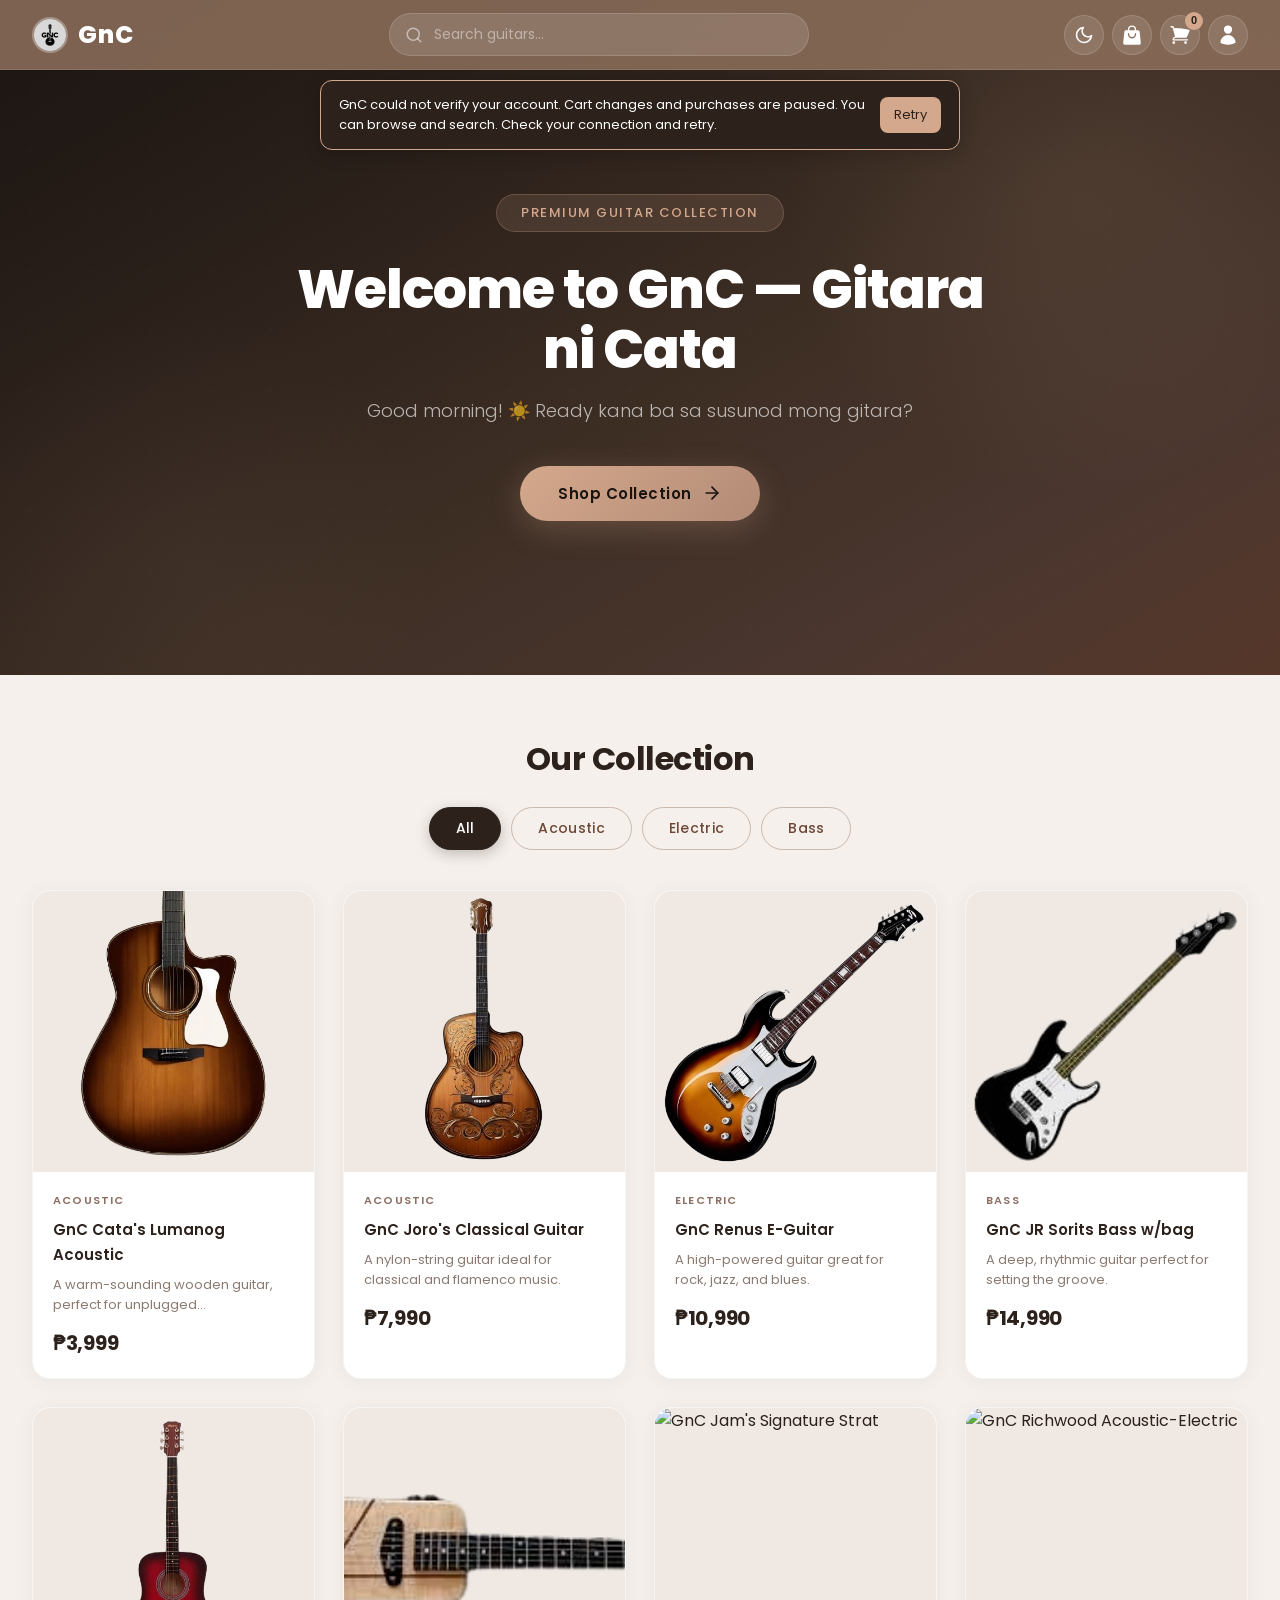
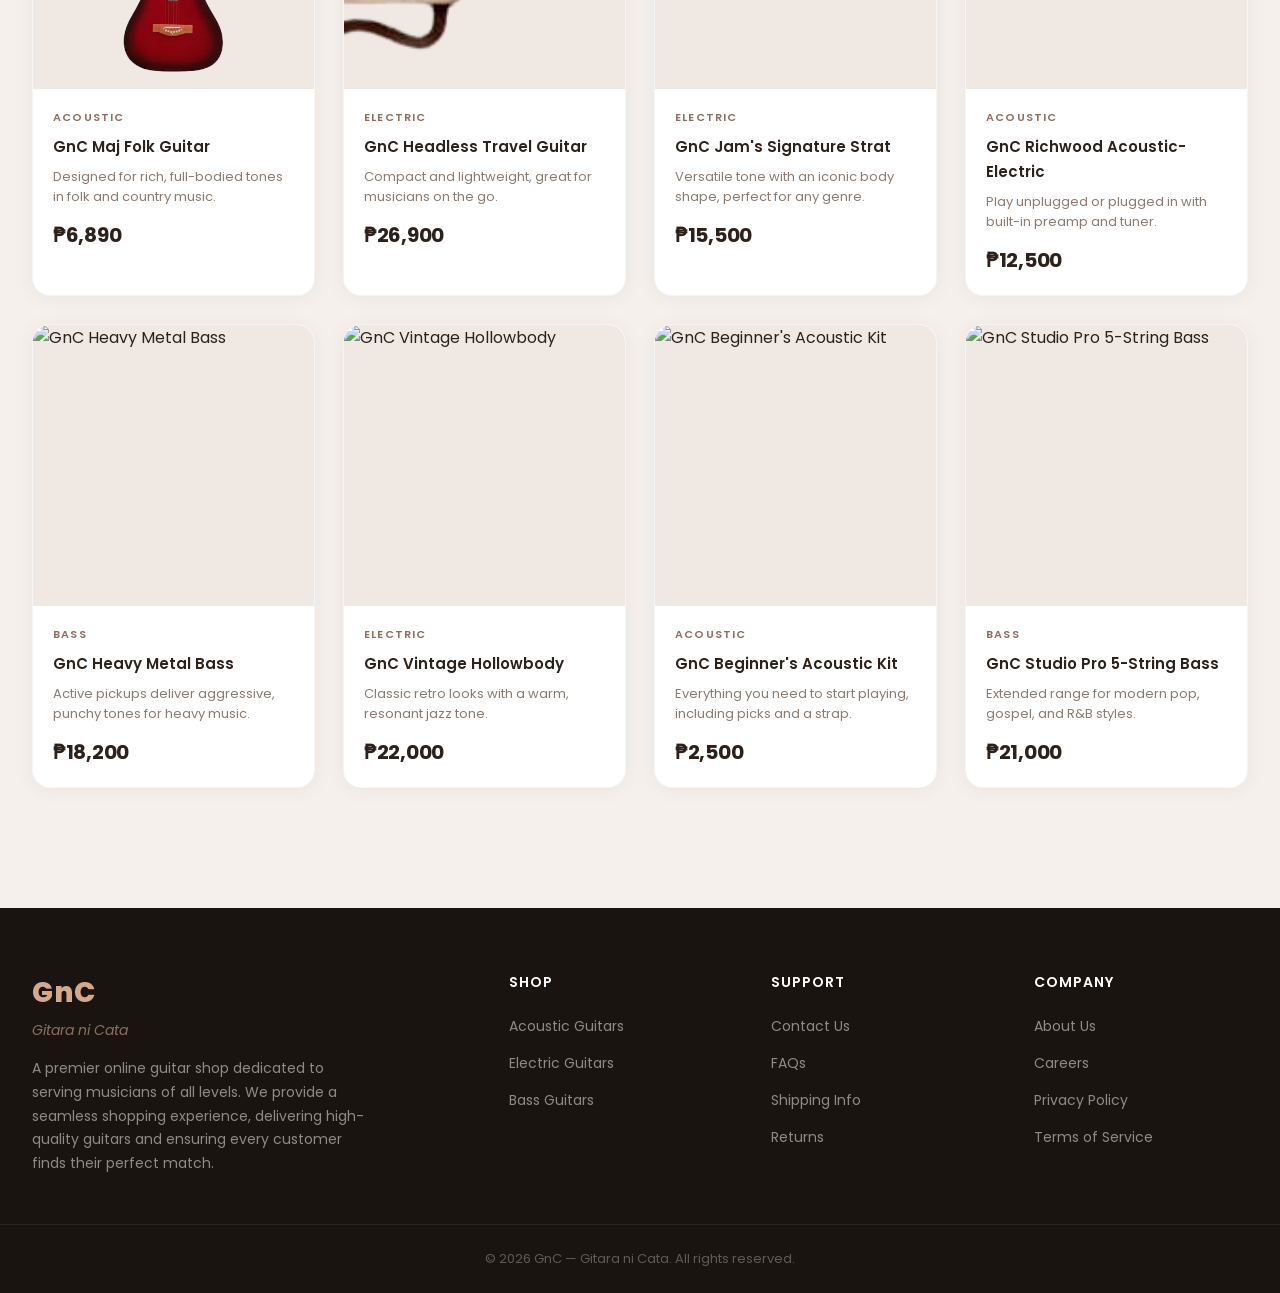
==== commit 093edcc9: "Add comprehensive tests for storefront authentication and shopping flow - Implement tests to validat" ====
--- a/index.html
+++ b/index.html
@@ -14,6 +14,7 @@
 
     <!-- CLERK — needed for proper session sign-out -->
     <script
+      id="clerk-script"
       defer
       crossorigin="anonymous"
       data-clerk-publishable-key="pk_test_bmF0aW9uYWwtcGVnYXN1cy02MC5jbGVyay5hY2NvdW50cy5kZXYk"
@@ -143,6 +144,16 @@
         </div>
     </header>
 
+    <aside id="auth-notice" class="auth-notice" aria-label="Account status">
+        <div class="notice-messages">
+            <p id="auth-message" role="status" aria-live="polite">Checking your GnC account. Browse and search while cart changes are paused.</p>
+            <p id="shopping-message" role="status" aria-live="polite" hidden></p>
+            <p id="legacy-message" hidden></p>
+        </div>
+        <button type="button" id="auth-retry-btn" hidden>Retry</button>
+        <button type="button" id="storage-retry-btn" onclick="retryShoppingStorage()" hidden>Retry storage</button>
+    </aside>
+
     <!--  HERO SECTION  -->
     <section class="hero">
         <div class="hero-overlay"></div>
@@ -299,8 +310,8 @@
             </div>
 
             <!-- Status Tracker -->
-            <div class="receipt-section">
-                <div class="receipt-section-title">Live Tracking</div>
+            <div class="receipt-section" id="tracking-section" hidden>
+                <div class="receipt-section-title">Demo Tracking (Simulated)</div>
                 <div class="order-tracker" id="order-tracker">
                     <div class="tracker-step active" data-step="0">
                         <div class="tracker-dot">
@@ -355,27 +366,64 @@
         <input type="text" id="address" placeholder="Enter delivery address">
         <label for="cellphone">Cellphone Number</label>
         <input type="tel" id="cellphone" placeholder="e.g. 09123456789" maxlength="11" oninput="this.value = this.value.replace(/[^0-9]/g, '')">
-        <button onclick="proceedPurchase()">Proceed to Buy</button>
+        <button id="purchase-submit" onclick="proceedPurchase()" disabled>Proceed to Buy</button>
     </div>
 
     <div id="confirmation-modal">
         <h3>🎉 Salamat Po! 🎉</h3>
-        <p>Your purchase of <strong><span id="confirmed-guitar"></span></strong> has been confirmed.</p>
-        <p>We will deliver it to <strong><span id="confirmed-address"></span></strong>.</p>
-        <p>We will contact you at <strong><span id="confirmed-cellphone"></span></strong>.</p>
+        <p>Your simulated purchase of <strong><span id="confirmed-guitar"></span></strong> has been saved in this browser. No payment or delivery will take place.</p>
+        <p>Demo delivery address: <strong><span id="confirmed-address"></span></strong>.</p>
+        <p>Demo contact number: <strong><span id="confirmed-cellphone"></span></strong>.</p>
         <button onclick="closeConfirmation()">Awesome!</button>
     </div>
 
+    <!-- GUEST GATE MODAL -->
+    <div id="guest-gate-modal">
+        <div class="guest-gate-icon">🔒</div>
+        <h3>Account Required</h3>
+        <p>Hey there, Guest! You can browse and add items to your cart, but you'll need an account to complete a purchase.</p>
+        <button onclick="window.location.href='login.html'" class="guest-gate-primary">Create an Account</button>
+        <button onclick="closeGuestGate()" class="guest-gate-secondary">Continue Browsing</button>
+    </div>
+
     <div id="overlay"></div>
 
     <div id="toast-container"></div>
 
     <script> 
-        // GATEKEEPER — defer auth check until Clerk loads (see bottom of script)
-        let activeUser = JSON.parse(localStorage.getItem('gnc_user'));
-
-        let cart = JSON.parse(localStorage.getItem('gnc_cart')) || [];
-        let purchasedItems = JSON.parse(localStorage.getItem('gnc_purchased')) || [];
+        // Cached profiles never authenticate a member. Only an explicit guest preference is retained.
+        function readGuestPreference() {
+            try {
+                return JSON.parse(localStorage.getItem('gnc_user'))?.isGuest === true;
+            } catch (error) {
+                return false;
+            }
+        }
+
+        const AUTH_TIMEOUT_MS = 12000;
+        let guestPreference = readGuestPreference();
+        let activeUser = null;
+        let authState = 'initializing'; // initializing | member | guest | unauthenticated | error
+        let authIdentity = null;
+        let checkoutIdentity = null;
+        let clerkClient = null;
+        let stopAuthListener = null;
+        let initializationAttempt = 0;
+        let initializationInProgress = false;
+        let authFailure = '';
+        let signingOut = false;
+        let signOutError = '';
+
+        // One atomic record per owner; unowned legacy keys are never imported or modified.
+        const SHOPPING_PREFIX = 'gnc_shopping_v1:';
+        let shoppingOwner = null;
+        let shoppingReady = false;
+        let shoppingError = '';
+        let legacyNotice = '';
+        let shoppingGeneration = 0;
+        const shoppingTimers = new Set();
+        let cart = [];
+        let purchasedItems = [];
         let discount = 0;
         let appliedCoupon = '';
 
@@ -400,15 +448,14 @@
 
 
         // THEME
-        const currentTheme = localStorage.getItem('gnc_theme');
+        let currentTheme;
+        try { currentTheme = localStorage.getItem('gnc_theme'); } catch (error) { /* Browsing still works without storage. */ }
         if (currentTheme === 'dark') {
             document.body.classList.add('dark-mode');
-            document.addEventListener('DOMContentLoaded', () => {
-                const moon = document.querySelector('.icon-moon');
-                const sun = document.querySelector('.icon-sun');
-                if (moon) moon.style.display = 'none';
-                if (sun) sun.style.display = 'block';
-            });
+            const moon = document.querySelector('.icon-moon');
+            const sun = document.querySelector('.icon-sun');
+            if (moon) moon.style.display = 'none';
+            if (sun) sun.style.display = 'block';
         }
 
         function toggleTheme() {
@@ -419,13 +466,16 @@
             const sun = document.querySelector('.icon-sun');
 
             if (body.classList.contains('dark-mode')) {
-                localStorage.setItem('gnc_theme', 'dark');
                 if (moon) moon.style.display = 'none';
                 if (sun) sun.style.display = 'block';
             } else {
-                localStorage.setItem('gnc_theme', 'light');
                 if (moon) moon.style.display = 'block';
                 if (sun) sun.style.display = 'none';
+            }
+            try {
+                localStorage.setItem('gnc_theme', body.classList.contains('dark-mode') ? 'dark' : 'light');
+            } catch (error) {
+                showToast('Your theme changed, but this browser could not save the preference.', 'error');
             }
         }
 
@@ -443,14 +493,10 @@
             }
         }
 
-        // DOM READY
-        document.addEventListener("DOMContentLoaded", () => {
+        // The markup is already parsed here; a stalled deferred Clerk script must not block browsing.
+        function initializeStorefront() {
+            checkLegacyShopping();
             const greeting = getGreeting();
-            const welcomeTitle = document.getElementById("welcome-title");
-
-            if (activeUser && welcomeTitle) {
-                welcomeTitle.innerHTML = `Welcome, ${activeUser.username}!`;
-            }
 
             const heroSub = document.getElementById('hero-subtitle');
             if (heroSub) {
@@ -471,7 +517,7 @@
                     }
                 });
             }
-        });
+        }
 
         // RENDER GUITAR CARDS (Premium Template)
         function renderGuitars() {
@@ -514,6 +560,7 @@
             </div>`;
 
             grid.innerHTML = cardsHTML;
+            updatePurchaseControls();
         }
 
         // FILTER LOGIC
@@ -562,18 +609,30 @@
         }
 
         // TOAST
+        function scheduleShoppingCallback(callback, delay) {
+            const generation = shoppingGeneration;
+            const timer = setTimeout(() => {
+                shoppingTimers.delete(timer);
+                if (generation === shoppingGeneration) callback();
+            }, delay);
+            shoppingTimers.add(timer);
+            return timer;
+        }
+
         function showToast(message, type = 'success') {
             const container = document.getElementById('toast-container');
             const toast = document.createElement('div');
 
             toast.className = `toast ${type}`;
-            toast.innerHTML = `<span>${message}</span>`;
+            const text = document.createElement('span');
+            text.textContent = message;
+            toast.appendChild(text);
 
             container.appendChild(toast);
 
-            setTimeout(() => {
+            scheduleShoppingCallback(() => {
                 toast.classList.add('hide');
-                setTimeout(() => {
+                scheduleShoppingCallback(() => {
                     toast.remove();
                 }, 400);
             }, 3000);
@@ -585,6 +644,7 @@
             const isClickInsideCard = event.target.closest('.guitar-card');
             const isClickInsideBuyModal = event.target.closest('#buy-now-modal');
             const isClickInsideConfModal = event.target.closest('#confirmation-modal');
+            const isClickInsideGuestModal = event.target.closest('#guest-gate-modal');
             const isClickInsidePanel = event.target.closest('.side-panel');
             const isClickOnCartBtn = event.target.closest('.shopping-cart-btn');
             const isClickOnShopBtn = event.target.closest('.recently-purchased-btn');
@@ -597,7 +657,7 @@
                 if (menu) menu.classList.remove('open');
             }
 
-            if (!isClickInsideCard && !isClickInsideBuyModal && !isClickInsideConfModal && !isClickInsidePanel && !isClickOnCartBtn && !isClickOnShopBtn && !isClickInsideSearch && !isClickOnThemeBtn && !isClickOnProfileDropdown) {
+            if (!isClickInsideCard && !isClickInsideBuyModal && !isClickInsideConfModal && !isClickInsideGuestModal && !isClickInsidePanel && !isClickOnCartBtn && !isClickOnShopBtn && !isClickInsideSearch && !isClickOnThemeBtn && !isClickOnProfileDropdown) {
                 document.querySelectorAll('.guitar-card').forEach(card => {
                     card.classList.remove('selected');
                 });
@@ -609,8 +669,9 @@
 
             if (event.target.id === 'overlay') {
                 closeAllPanels();
-                document.getElementById('buy-now-modal').style.display = 'none';
+                invalidateCheckout();
                 document.getElementById('confirmation-modal').style.display = 'none';
+                document.getElementById('guest-gate-modal').style.display = 'none';
                 document.getElementById('overlay').style.display = 'none';
             }
         });
@@ -650,10 +711,126 @@
             });
         }
 
+        // SHOPPING OWNERSHIP — selected only after Clerk settles, never from a cached member profile.
+        function currentShoppingOwner() {
+            if (signingOut) return null;
+            if (authState === 'member' && sameIdentity(authIdentity, currentMemberIdentity())) {
+                return SHOPPING_PREFIX + 'member:' + encodeURIComponent(authIdentity.userId);
+            }
+            if (authState === 'guest' && clerkClient?.loaded && window.Clerk === clerkClient &&
+                !clerkClient.user && !clerkClient.session) return SHOPPING_PREFIX + 'guest';
+            return null;
+        }
+
+        function validProduct(name) {
+            return typeof name === 'string' && guitarDatabase.some(guitar => guitar.name === name);
+        }
+
+        function validItems(items) {
+            return Array.isArray(items) && items.every(validProduct);
+        }
+
+        function clearShoppingView() {
+            // Clear sensitive/transient UI before loading another owner, even if that read fails.
+            shoppingGeneration++;
+            stopOrderTracking();
+            shoppingTimers.forEach(timer => clearTimeout(timer));
+            shoppingTimers.clear();
+            document.getElementById('toast-container').innerHTML = '';
+            closeAllPanels();
+            closeConfirmation();
+            closeGuestGate();
+            invalidateCheckout();
+            cart = [];
+            purchasedItems = [];
+            discount = 0;
+            appliedCoupon = '';
+            document.getElementById('coupon-input').classList.remove('shake');
+            ['receipt-order-id', 'receipt-name', 'receipt-phone', 'receipt-address'].forEach(id => {
+                document.getElementById(id).textContent = '—';
+            });
+            ['confirmed-guitar', 'confirmed-address', 'confirmed-cellphone'].forEach(id => {
+                document.getElementById(id).textContent = '';
+            });
+            document.getElementById('receipt-total').textContent = '₱0';
+            document.getElementById('tracking-section').hidden = true;
+            resetTrackingUI();
+            updateCart();
+            updatePurchasedItems();
+        }
+
+        function loadShoppingOwner() {
+            shoppingReady = false;
+            shoppingError = '';
+            if (!shoppingOwner) return;
+            try {
+                const raw = localStorage.getItem(shoppingOwner);
+                const data = raw === null ? { version: 1, cart: [], purchasedItems: [] } : JSON.parse(raw);
+                if (!data || data.version !== 1 || !validItems(data.cart) || !validItems(data.purchasedItems)) {
+                    throw new Error('Invalid shopping data');
+                }
+                cart = data.cart;
+                purchasedItems = data.purchasedItems;
+                shoppingReady = true;
+            } catch (error) {
+                // Preserve unreadable data; do not overwrite it with an empty cart.
+                shoppingError = 'GnC could not read this owner’s saved shopping data. It may be invalid or browser storage may be unavailable. Cart changes and purchases are paused; saved data is untouched. Check storage, then retry.';
+            }
+            updateCart();
+            updatePurchasedItems();
+        }
+
+        function checkLegacyShopping() {
+            try {
+                legacyNotice = localStorage.getItem('gnc_cart') !== null || localStorage.getItem('gnc_purchased') !== null
+                    ? 'Older shopping data has no known owner. It remains untouched in this browser and is not shown or assigned to any account or guest.' : '';
+            } catch (error) {
+                legacyNotice = 'Browser storage could not be checked for older shopping data. No older data has been imported.';
+            }
+        }
+
+        function retryShoppingStorage() {
+            if (authState !== 'initializing' && authState !== 'error' && !signingOut) syncAuthentication();
+            if (!shoppingOwner || shoppingOwner !== currentShoppingOwner()) return;
+            clearShoppingView();
+            loadShoppingOwner();
+            checkLegacyShopping();
+            renderAuthUI();
+        }
+
+        function requireShoppingOwner(expectedOwner = shoppingOwner, feedback = true) {
+            if (authState !== 'initializing' && authState !== 'error' && !signingOut) syncAuthentication();
+            if (shoppingReady && expectedOwner && expectedOwner === shoppingOwner && shoppingOwner === currentShoppingOwner()) return true;
+            if (feedback) showToast('Cart changes are paused until your account or guest storage is ready. Check the notice above.', 'error');
+            return false;
+        }
+
+        function saveShopping(nextCart, nextPurchased, checkout = false) {
+            const owner = shoppingOwner;
+            if (!validItems(nextCart) || !validItems(nextPurchased)) return false;
+            // Final identity check immediately before the single atomic storage write.
+            if (checkout && !requireCheckoutMember()) return false;
+            if (!requireShoppingOwner(owner)) return false;
+            if (checkout && !sameIdentity(checkoutIdentity, currentMemberIdentity())) return false;
+            try {
+                localStorage.setItem(owner, JSON.stringify({ version: 1, cart: nextCart, purchasedItems: nextPurchased }));
+            } catch (error) {
+                shoppingError = 'GnC could not save your shopping changes. Nothing was changed or purchased; your cart is retained. Free browser storage or allow storage, then retry your action.';
+                renderAuthUI();
+                showToast(shoppingError, 'error');
+                return false;
+            }
+            cart = nextCart;
+            purchasedItems = nextPurchased;
+            shoppingError = '';
+            renderAuthUI();
+            return true;
+        }
+
         // CART LOGIC
         function addToCart(guitarName) {
-            cart.push(guitarName);
-            localStorage.setItem('gnc_cart', JSON.stringify(cart));
+            if (!requireShoppingOwner() || !validProduct(guitarName)) return;
+            if (!saveShopping([...cart, guitarName], purchasedItems)) return;
             updateCart();
 
             showToast(`Added to cart: ${guitarName} 🛒`, 'success');
@@ -759,12 +936,13 @@
                 `;
                 cartPanel.appendChild(footer);
             }
+            updatePurchaseControls();
         }
 
         function removeFromCart(index) {
+            if (!requireShoppingOwner() || !Number.isInteger(index) || index < 0 || index >= cart.length) return;
             const removedItem = cart[index];
-            cart.splice(index, 1);
-            localStorage.setItem('gnc_cart', JSON.stringify(cart));
+            if (!saveShopping(cart.filter((item, i) => i !== index), purchasedItems)) return;
             updateCart();
 
             showToast(`Removed: ${removedItem} ❌`, 'error');
@@ -772,6 +950,7 @@
 
         // COUPON / PROMO CODE LOGIC
         function applyCoupon() {
+            if (!requireShoppingOwner()) return;
             const couponInput = document.getElementById('coupon-input');
             const couponStatus = document.getElementById('coupon-status');
             const applyBtn = document.getElementById('apply-coupon-btn');
@@ -810,7 +989,7 @@
                 showToast('Invalid coupon code! ❌', 'error');
                 // Shake animation
                 couponInput.classList.add('shake');
-                setTimeout(() => couponInput.classList.remove('shake'), 500);
+                scheduleShoppingCallback(() => couponInput.classList.remove('shake'), 500);
             }
         }
 
@@ -819,6 +998,10 @@
         let isCartCheckout = false;
 
         function buyNow(guitarName) {
+            const identity = requireAuthenticatedMember();
+            if (!identity) return;
+            if (!requireShoppingOwner() || !validProduct(guitarName)) return;
+            checkoutIdentity = { ...identity };
             isCartCheckout = false;
             selectedGuitar = guitarName;
             document.getElementById("buy-now-modal").style.display = "block";
@@ -827,10 +1010,14 @@
         }
 
         function checkoutCart() {
+            const identity = requireAuthenticatedMember();
+            if (!identity) return;
+            if (!requireShoppingOwner()) return;
             if (cart.length === 0) {
                 showToast('Your cart is empty! ⚠️', 'error');
                 return;
             }
+            checkoutIdentity = { ...identity };
             isCartCheckout = true;
             document.getElementById("buy-now-modal").style.display = "block";
             document.getElementById("overlay").style.display = "block";
@@ -843,6 +1030,11 @@
             document.getElementById("name").value = "";
             document.getElementById("address").value = "";
             document.getElementById("cellphone").value = "";
+        }
+
+        function closeGuestGate() {
+            document.getElementById('guest-gate-modal').style.display = 'none';
+            document.getElementById('overlay').style.display = 'none';
         }
 
         function updatePurchasedItems() {
@@ -886,6 +1078,8 @@
         }
 
         let trackingInterval = null;
+        let trackingCompletionTimer = null;
+        let trackingGeneration = 0;
         let currentTrackingStep = 0;
 
         function generateOrderId() {
@@ -897,6 +1091,8 @@
         }
 
         function proceedPurchase() {
+            if (!requireCheckoutMember()) return;
+
             const name = document.getElementById("name").value.trim();
             const address = document.getElementById("address").value.trim();
             const cellphone = document.getElementById("cellphone").value.trim();
@@ -913,26 +1109,17 @@
                 return;
             }
 
-            // Determine what was purchased
-            let confirmedGuitarText = '';
-
-            if (isCartCheckout) {
-                // Cart checkout — add all cart items to purchased
-                cart.forEach(item => purchasedItems.push(item));
-                confirmedGuitarText = cart.length === 1 ? cart[0] : `all ${cart.length} items in your cart`;
-
-                // Empty the cart
-                cart = [];
-                localStorage.setItem('gnc_cart', JSON.stringify(cart));
-                updateCart();
-            } else {
-                // Single item buy-now
-                purchasedItems.push(selectedGuitar);
-                confirmedGuitarText = selectedGuitar;
-            }
-
-            // Save purchased items
-            localStorage.setItem('gnc_purchased', JSON.stringify(purchasedItems));
+            // Stage arrays without mutating the current view. Both arrays commit in one storage write.
+            if (!requireCheckoutMember()) return;
+            const items = isCartCheckout ? [...cart] : [selectedGuitar];
+            if (!items.length || !validItems(items)) {
+                showToast('Please choose a guitar before purchasing.', 'error');
+                return;
+            }
+            const confirmedGuitarText = items.length === 1 ? items[0] : `all ${items.length} items in your cart`;
+            if (!saveShopping(isCartCheckout ? [] : [...cart], [...purchasedItems, ...items], true)) return;
+            checkoutIdentity = null;
+            updateCart();
 
             // Populate receipt
             document.getElementById("receipt-order-id").textContent = generateOrderId();
@@ -950,43 +1137,60 @@
             document.getElementById("confirmed-cellphone").textContent = cellphone;
             document.getElementById("confirmation-modal").style.display = "block";
 
-            // Start live tracking
+            // Start this page's simulated tracking only for a newly saved purchase.
             startOrderTracking();
 
             // Reset flag
             isCartCheckout = false;
         }
 
-        function startOrderTracking() {
-            // Clear any existing interval
-            if (trackingInterval) clearInterval(trackingInterval);
-
-            // Reset tracker
+        function stopOrderTracking() {
+            trackingGeneration++;
+            if (trackingInterval !== null) clearInterval(trackingInterval);
+            if (trackingCompletionTimer !== null) {
+                clearTimeout(trackingCompletionTimer);
+                shoppingTimers.delete(trackingCompletionTimer);
+            }
+            trackingInterval = null;
+            trackingCompletionTimer = null;
+        }
+
+        function resetTrackingUI() {
             currentTrackingStep = 0;
-            const steps = document.querySelectorAll('.tracker-step');
-            const connectorFills = document.querySelectorAll('.tracker-connector-fill');
-
-            steps.forEach((step, i) => {
+            document.querySelectorAll('.tracker-step').forEach((step, i) => {
                 step.classList.remove('active', 'completed');
                 const timeEl = document.getElementById(`tracker-time-${i}`);
                 if (timeEl) timeEl.textContent = 'Pending';
             });
-            connectorFills.forEach(fill => {
+            document.querySelectorAll('.tracker-connector-fill').forEach(fill => {
                 fill.style.width = '0%';
             });
+        }
+
+        function startOrderTracking() {
+            stopOrderTracking();
+            resetTrackingUI();
+            document.getElementById('tracking-section').hidden = false;
+            const steps = document.querySelectorAll('.tracker-step');
+            const owner = shoppingOwner;
+            const generation = shoppingGeneration;
+            const run = trackingGeneration;
+            const stillCurrent = () => generation === shoppingGeneration && run === trackingGeneration &&
+                requireShoppingOwner(owner, false) && generation === shoppingGeneration && run === trackingGeneration;
 
             // Activate first step
             steps[0].classList.add('active');
             document.getElementById('tracker-time-0').textContent = getTimeNow();
 
             const trackingMessages = [
-                { msg: 'Your order has been placed! 📦', type: 'success' },
-                { msg: 'Your guitar is being prepared! 🔧', type: 'success' },
-                { msg: 'Your guitar is out for delivery! 🚚', type: 'success' },
-                { msg: 'Your guitar has been delivered! 🎉', type: 'success' }
+                { msg: 'Demo Tracking (Simulated): order placed. 📦', type: 'success' },
+                { msg: 'Demo Tracking (Simulated): preparing your guitar. 🔧', type: 'success' },
+                { msg: 'Demo Tracking (Simulated): out for delivery. 🚚', type: 'success' },
+                { msg: 'Demo Tracking (Simulated): delivered! No real delivery takes place. 🎉', type: 'success' }
             ];
 
             trackingInterval = setInterval(() => {
+                if (!stillCurrent()) return;
                 if (currentTrackingStep >= 3) {
                     clearInterval(trackingInterval);
                     trackingInterval = null;
@@ -1011,9 +1215,11 @@
 
                 // If final step, mark it completed after a short delay
                 if (currentTrackingStep === 3) {
-                    setTimeout(() => {
+                    trackingCompletionTimer = scheduleShoppingCallback(() => {
+                        if (!stillCurrent()) return;
                         steps[3].classList.remove('active');
                         steps[3].classList.add('completed');
+                        trackingCompletionTimer = null;
                     }, 1500);
                 }
             }, 4000);
@@ -1026,56 +1232,257 @@
             menu.classList.toggle('open');
         }
 
-        if (activeUser) {
-            const dropdownUsername = document.getElementById('dropdown-username');
-            const dropdownRole = document.getElementById('dropdown-role');
-            if (dropdownUsername) dropdownUsername.textContent = activeUser.username;
-            if (dropdownRole) dropdownRole.textContent = activeUser.isGuest ? 'Guest' : 'Member';
-        }
-
-        // LOGOUT
-        async function logoutUser() {
-            localStorage.removeItem('gnc_user');
-            // Sign out from Clerk if there's an active session
+        // STOREFRONT AUTH — client-side guards for the simulated checkout, not server authorization.
+        function cacheDisplayProfile(profile) {
             try {
-                if (window.Clerk && window.Clerk.user) {
-                    await window.Clerk.signOut();
-                }
-            } catch (e) {
-                console.error('Clerk sign-out error:', e);
-            }
-            showToast('Logged out successfully! 👋', 'success');
-            setTimeout(() => {
-                window.location.href = 'login.html';
-            }, 1000);
-        }
-
-        // ASYNC GATEKEEPER — handle Clerk OAuth callback and session sync
-        window.addEventListener('load', async () => {
-            await window.Clerk.load();
-
-            // Process OAuth callback if arriving from Google/Facebook
-            if (window.location.search.includes('state=')) {
-                try { await window.Clerk.handleRedirectCallback(); } catch(e) { console.error(e); }
-            }
-
-            // Sync Clerk session to local storage
-            if (window.Clerk.user) {
-                const user = window.Clerk.user;
-                activeUser = {
+                if (profile) localStorage.setItem('gnc_user', JSON.stringify(profile));
+                else localStorage.removeItem('gnc_user');
+            } catch (error) {
+                console.warn('GnC profile cache is unavailable.');
+            }
+        }
+
+        function sameIdentity(left, right) {
+            return !!left && !!right && left.userId === right.userId && left.sessionId === right.sessionId;
+        }
+
+        function currentMemberIdentity() {
+            if (!clerkClient || window.Clerk !== clerkClient || !clerkClient.loaded) return null;
+            const { user, session } = clerkClient;
+            if (!user?.id || !session?.id || session.status !== 'active' || session.user?.id !== user.id) return null;
+            if (session.expireAt && new Date(session.expireAt).getTime() <= Date.now()) return null;
+            return { userId: user.id, sessionId: session.id };
+        }
+
+        function invalidateCheckout() {
+            checkoutIdentity = null;
+            selectedGuitar = '';
+            isCartCheckout = false;
+            document.getElementById('buy-now-modal').style.display = 'none';
+            ['name', 'address', 'cellphone'].forEach(id => { document.getElementById(id).value = ''; });
+            if (!document.querySelector('.side-panel.open') &&
+                document.getElementById('confirmation-modal').style.display !== 'block' &&
+                document.getElementById('guest-gate-modal').style.display !== 'block') {
+                document.getElementById('overlay').style.display = 'none';
+            }
+        }
+
+        function updatePurchaseControls() {
+            const blocked = !shoppingReady || !shoppingOwner || signingOut;
+            document.querySelectorAll('.btn-buy-now, .cart-checkout-btn, #purchase-submit').forEach(button => {
+                button.disabled = blocked;
+            });
+            document.querySelectorAll('.btn-add-cart, .cart-item-remove, #apply-coupon-btn').forEach(button => {
+                button.disabled = blocked;
+            });
+            document.getElementById('coupon-input').disabled = blocked || !!appliedCoupon;
+        }
+
+        function renderAuthUI() {
+            document.getElementById('welcome-title').textContent = activeUser
+                ? `Welcome, ${activeUser.username}!` : 'Welcome to GnC — Gitara ni Cata';
+            document.getElementById('dropdown-username').textContent = activeUser?.username || 'GnC';
+            document.getElementById('dropdown-role').textContent = {
+                initializing: 'Checking account', member: 'Member', guest: 'Guest',
+                unauthenticated: 'Signed out', error: 'Account unavailable'
+            }[authState];
+
+            let message = '';
+            let retry = null;
+            if (signingOut) message = 'Signing out of your GnC account… Shopping details are hidden and cart changes are paused.';
+            else if (signOutError) { message = signOutError; retry = logoutUser; }
+            else if (authState === 'initializing') message = 'Checking your GnC account. Browse and search while cart changes are paused.';
+            else if (authState === 'error') { message = authFailure; retry = retryAuthentication; }
+            else if (authState === 'unauthenticated') message = 'You are signed out. Shopping details are hidden and cart changes are paused. Returning to login for sign-in or guest access.';
+            else if (!shoppingOwner) { message = 'Shopping is paused until your account or guest access is confirmed. You can browse and search. Please retry verification.'; retry = retryAuthentication; }
+            document.getElementById('auth-notice').hidden = !message && !shoppingError && !legacyNotice;
+            document.getElementById('auth-message').textContent = message;
+            document.getElementById('auth-message').hidden = !message;
+            document.getElementById('shopping-message').textContent = shoppingError;
+            document.getElementById('shopping-message').hidden = !shoppingError;
+            document.getElementById('legacy-message').textContent = legacyNotice;
+            document.getElementById('legacy-message').hidden = !legacyNotice;
+            document.getElementById('storage-retry-btn').hidden = !shoppingOwner || shoppingReady;
+            const retryButton = document.getElementById('auth-retry-btn');
+            retryButton.hidden = !retry;
+            retryButton.onclick = retry;
+            updatePurchaseControls();
+        }
+
+        function setAuthState(state, identity = null, profile = null) {
+            const changed = authState !== state || (authIdentity && !sameIdentity(authIdentity, identity));
+            const wasCheckingOut = !!checkoutIdentity;
+            authState = state;
+            authIdentity = identity;
+            activeUser = profile;
+            const nextOwner = currentShoppingOwner();
+            if (changed || shoppingOwner !== nextOwner) {
+                shoppingOwner = null;
+                shoppingReady = false;
+                shoppingError = '';
+                clearShoppingView();
+                shoppingOwner = nextOwner;
+                loadShoppingOwner();
+                if (wasCheckingOut && !signingOut) showToast('Your session changed. Please start checkout again.', 'error');
+            }
+            renderAuthUI();
+        }
+
+        function failAuthentication(message) {
+            authFailure = message;
+            if (stopAuthListener) stopAuthListener();
+            stopAuthListener = null;
+            setAuthState('error');
+        }
+
+        function syncAuthentication({ redirect = true } = {}) {
+            if (!clerkClient?.loaded || window.Clerk !== clerkClient || clerkClient.status === 'error' ||
+                clerkClient.user === undefined || clerkClient.session === undefined) {
+                failAuthentication('GnC could not verify your account. Cart changes and purchases are paused. Browse or search while you retry.');
+                return;
+            }
+            const identity = currentMemberIdentity();
+            if (identity) {
+                const user = clerkClient.user;
+                const profile = {
                     username: user.firstName || user.username || user.primaryEmailAddress?.emailAddress?.split('@')[0] || 'User',
                     email: user.primaryEmailAddress?.emailAddress || '',
                     isGuest: false
                 };
-                localStorage.setItem('gnc_user', JSON.stringify(activeUser));
-                const welcomeTitle = document.getElementById("welcome-title");
-                if (welcomeTitle) welcomeTitle.innerHTML = `Welcome, ${activeUser.username}!`;
-            } else if (!activeUser) {
-                // If no Clerk user and no guest session, kick to login
-                window.location.href = 'login.html';
-            }
-        });
+                guestPreference = false;
+                cacheDisplayProfile(profile);
+                if (document.getElementById('guest-gate-modal').style.display === 'block') closeGuestGate();
+                setAuthState('member', identity, profile);
+            } else {
+                const profile = guestPreference ? { username: 'Guest', isGuest: true } : null;
+                cacheDisplayProfile(profile);
+                setAuthState(guestPreference ? 'guest' : 'unauthenticated', null, profile);
+                if (!guestPreference && redirect && !signingOut) window.location.replace('login.html');
+            }
+        }
+
+        function withAuthTimeout(promise, message) {
+            let timer;
+            return Promise.race([
+                promise,
+                new Promise((resolve, reject) => { timer = setTimeout(() => reject(new Error(message)), AUTH_TIMEOUT_MS); })
+            ]).finally(() => clearTimeout(timer));
+        }
+
+        async function initializeAuthentication() {
+            if (initializationInProgress || signingOut) return;
+            initializationInProgress = true;
+            const attempt = ++initializationAttempt;
+            if (stopAuthListener) stopAuthListener();
+            stopAuthListener = null;
+            signOutError = '';
+            setAuthState('initializing');
+            let stopWaitingForScript = () => {};
+            try {
+                const sdkReady = window.Clerk ? Promise.resolve(window.Clerk) : new Promise((resolve, reject) => {
+                    const script = document.getElementById('clerk-script');
+                    if (!script) { reject(new Error('The account connection is unavailable.')); return; }
+                    const loaded = () => window.Clerk ? resolve(window.Clerk) : reject(new Error('The account connection is unavailable.'));
+                    const failed = () => reject(new Error('The account connection could not load.'));
+                    script.addEventListener('load', loaded);
+                    script.addEventListener('error', failed);
+                    stopWaitingForScript = () => {
+                        script.removeEventListener('load', loaded);
+                        script.removeEventListener('error', failed);
+                    };
+                });
+                const client = await withAuthTimeout(sdkReady.then(async clerk => {
+                    await clerk.load();
+                    return clerk;
+                }), 'The account check timed out.');
+                if (attempt !== initializationAttempt) return;
+                clerkClient = client;
+                syncAuthentication();
+                if (authState === 'error') return;
+                // Clerk JS v6 addListener returns an unsubscribe callback; only one subscription is kept.
+                stopAuthListener = client.addListener(() => {
+                    if (attempt === initializationAttempt && authState !== 'error') syncAuthentication();
+                });
+            } catch (error) {
+                if (attempt === initializationAttempt) {
+                    failAuthentication('GnC could not verify your account. Cart changes and purchases are paused. You can browse and search. Check your connection and retry.');
+                }
+            } finally {
+                stopWaitingForScript();
+                initializationInProgress = false;
+            }
+        }
+
+        function retryAuthentication() {
+            // Reload to re-request a missing/failed SDK script; otherwise retry load with a fresh subscription.
+            if (!window.Clerk) window.location.reload();
+            else initializeAuthentication();
+        }
+
+        function requireAuthenticatedMember() {
+            if (authState !== 'initializing' && authState !== 'error' && !signingOut) syncAuthentication();
+            if (authState === 'member' && !signingOut) return currentMemberIdentity();
+            if (authState === 'guest' && !signingOut) {
+                document.getElementById('guest-gate-modal').style.display = 'block';
+                document.getElementById('overlay').style.display = 'block';
+                closeAllPanels();
+            } else {
+                showToast(authState === 'error' ? 'Account verification is unavailable. Use Retry above.'
+                    : 'Please wait until your account is verified before purchasing.', 'error');
+            }
+            return null;
+        }
+
+        function requireCheckoutMember() {
+            const identity = requireAuthenticatedMember();
+            if (!identity) return false;
+            if (!sameIdentity(checkoutIdentity, identity)) {
+                invalidateCheckout();
+                showToast('Please start a new checkout with your current account.', 'error');
+                return false;
+            }
+            return true;
+        }
+
+        async function logoutUser() {
+            if (signingOut) return;
+            if (authState === 'initializing' || authState === 'error') {
+                showToast('Please retry account verification before signing out.', 'error');
+                return;
+            }
+            const wasGuest = authState === 'guest';
+            signingOut = true;
+            signOutError = '';
+            setAuthState(authState, authIdentity, activeUser);
+            try {
+                if (!clerkClient?.loaded || window.Clerk !== clerkClient) throw new Error('Account connection unavailable.');
+                if (clerkClient.user || clerkClient.session) {
+                    await withAuthTimeout(clerkClient.signOut(), 'Sign-out timed out.');
+                }
+                if (clerkClient.user || clerkClient.session) throw new Error('Sign-out is not confirmed.');
+                guestPreference = false;
+                cacheDisplayProfile(null);
+                setAuthState('unauthenticated');
+                showToast(wasGuest ? 'Guest browsing ended.' : 'Logged out successfully! 👋', 'success');
+                window.location.replace('login.html');
+            } catch (error) {
+                syncAuthentication({ redirect: false });
+                if (authState === 'error') {
+                    authFailure = 'GnC could not confirm sign-out. Retry account verification, then try Log Out again.';
+                } else {
+                    signOutError = 'GnC could not confirm sign-out. Your account may still be signed in. Please retry.';
+                }
+            } finally {
+                signingOut = false;
+                // A failed sign-out may restore only the currently verified owner's saved arrays.
+                setAuthState(authState, authIdentity, activeUser);
+            }
+        }
+
+        // Start now, not on window.load: slow images or a stalled SDK must not delay the timeout.
+        initializeStorefront();
+        initializeAuthentication();
     </script>
 </body>
 
-</html>+</html>
--- a/css/style.css
+++ b/css/style.css
@@ -21,6 +21,46 @@
     padding: 0;
     overflow-x: hidden;
     transition: background-color 0.4s ease, color 0.4s ease;
+}
+
+/* Account/storage feedback; browsing remains available while cart changes are paused. */
+.auth-notice {
+    position: fixed;
+    top: 80px;
+    left: 50%;
+    transform: translateX(-50%);
+    width: min(640px, calc(100% - 28px));
+    padding: 14px 18px;
+    border: 1px solid #d4a88c;
+    border-radius: 12px;
+    background: #2c211b;
+    color: white;
+    box-shadow: 0 4px 18px rgba(0, 0, 0, 0.2);
+    display: flex;
+    flex-wrap: wrap;
+    align-items: center;
+    gap: 12px;
+    z-index: 1000;
+    font-size: 13px;
+}
+
+.auth-notice[hidden] { display: none; }
+.auth-notice .notice-messages { flex: 1 1 260px; }
+.auth-notice p + p:not([hidden]) { margin-top: 6px; }
+.auth-notice button {
+    padding: 8px 14px;
+    border: none;
+    border-radius: 8px;
+    background: #d4a88c;
+    color: #2c211b;
+    font: inherit;
+    cursor: pointer;
+}
+
+.btn-buy-now:disabled, .cart-checkout-btn:disabled, #purchase-submit:disabled,
+.btn-add-cart:disabled, .cart-item-remove:disabled, #apply-coupon-btn:disabled {
+    opacity: 0.6;
+    cursor: not-allowed;
 }
 
 /* =============================================
@@ -1549,6 +1589,109 @@
     font-weight: 600;
 }
 
+/* =============================================
+   GUEST GATE MODAL
+   ============================================= */
+#guest-gate-modal {
+    display: none;
+    position: fixed;
+    top: 50%;
+    left: 50%;
+    transform: translate(-50%, -50%);
+    background: rgba(109, 72, 55, 0.92);
+    backdrop-filter: blur(24px);
+    -webkit-backdrop-filter: blur(24px);
+    border: 1px solid rgba(255, 255, 255, 0.15);
+    box-shadow: 0 24px 64px rgba(0, 0, 0, 0.45);
+    color: white;
+    padding: 40px 36px;
+    border-radius: 22px;
+    width: 400px;
+    max-width: 92%;
+    z-index: 1003;
+    box-sizing: border-box;
+    text-align: center;
+}
+
+#guest-gate-modal[style*="display: block"] {
+    animation: popIn 0.35s cubic-bezier(0.34, 1.56, 0.64, 1) forwards;
+}
+
+.guest-gate-icon {
+    font-size: 48px;
+    margin-bottom: 8px;
+    filter: drop-shadow(0 4px 12px rgba(0, 0, 0, 0.3));
+    animation: guestLockPulse 2s ease-in-out infinite;
+}
+
+@keyframes guestLockPulse {
+    0%, 100% { transform: scale(1); }
+    50% { transform: scale(1.08); }
+}
+
+#guest-gate-modal h3 {
+    margin: 0 0 16px;
+    font-size: 22px;
+    font-weight: 700;
+    border-bottom: 1px solid rgba(255, 255, 255, 0.12);
+    padding-bottom: 14px;
+}
+
+#guest-gate-modal p {
+    font-size: 14px;
+    line-height: 1.7;
+    color: rgba(255, 255, 255, 0.8);
+    margin: 0 0 24px;
+}
+
+.guest-gate-primary {
+    background: linear-gradient(135deg, #e8a87c 0%, #d4916b 100%) !important;
+    color: #3a1f14 !important;
+    border: none;
+    padding: 14px 0;
+    border-radius: 12px;
+    cursor: pointer;
+    display: block;
+    width: 100%;
+    font-size: 15px;
+    font-weight: 700;
+    font-family: "Poppins", sans-serif;
+    transition: all 0.3s ease;
+    letter-spacing: 0.3px;
+}
+
+.guest-gate-primary:hover {
+    background: linear-gradient(135deg, #f0b88e 0%, #e8a87c 100%) !important;
+    transform: translateY(-2px);
+    box-shadow: 0 8px 28px rgba(232, 168, 124, 0.35);
+}
+
+.guest-gate-primary:active {
+    transform: translateY(0);
+}
+
+.guest-gate-secondary {
+    background: transparent !important;
+    color: rgba(255, 255, 255, 0.7) !important;
+    border: 1px solid rgba(255, 255, 255, 0.2) !important;
+    padding: 12px 0;
+    border-radius: 12px;
+    cursor: pointer;
+    display: block;
+    width: 100%;
+    margin-top: 10px;
+    font-size: 14px;
+    font-weight: 500;
+    font-family: "Poppins", sans-serif;
+    transition: all 0.3s ease;
+}
+
+.guest-gate-secondary:hover {
+    background: rgba(255, 255, 255, 0.08) !important;
+    color: rgba(255, 255, 255, 0.9) !important;
+    border-color: rgba(255, 255, 255, 0.35) !important;
+}
+
 
 /* =============================================
    OVERLAY
@@ -2074,13 +2217,13 @@
     }
 
     /* Modals */
-    #buy-now-modal, #confirmation-modal {
+    #buy-now-modal, #confirmation-modal, #guest-gate-modal {
         width: 94%;
         padding: 26px 20px;
         border-radius: 16px;
     }
 
-    #buy-now-modal h3, #confirmation-modal h3 {
+    #buy-now-modal h3, #confirmation-modal h3, #guest-gate-modal h3 {
         font-size: 18px;
     }
 
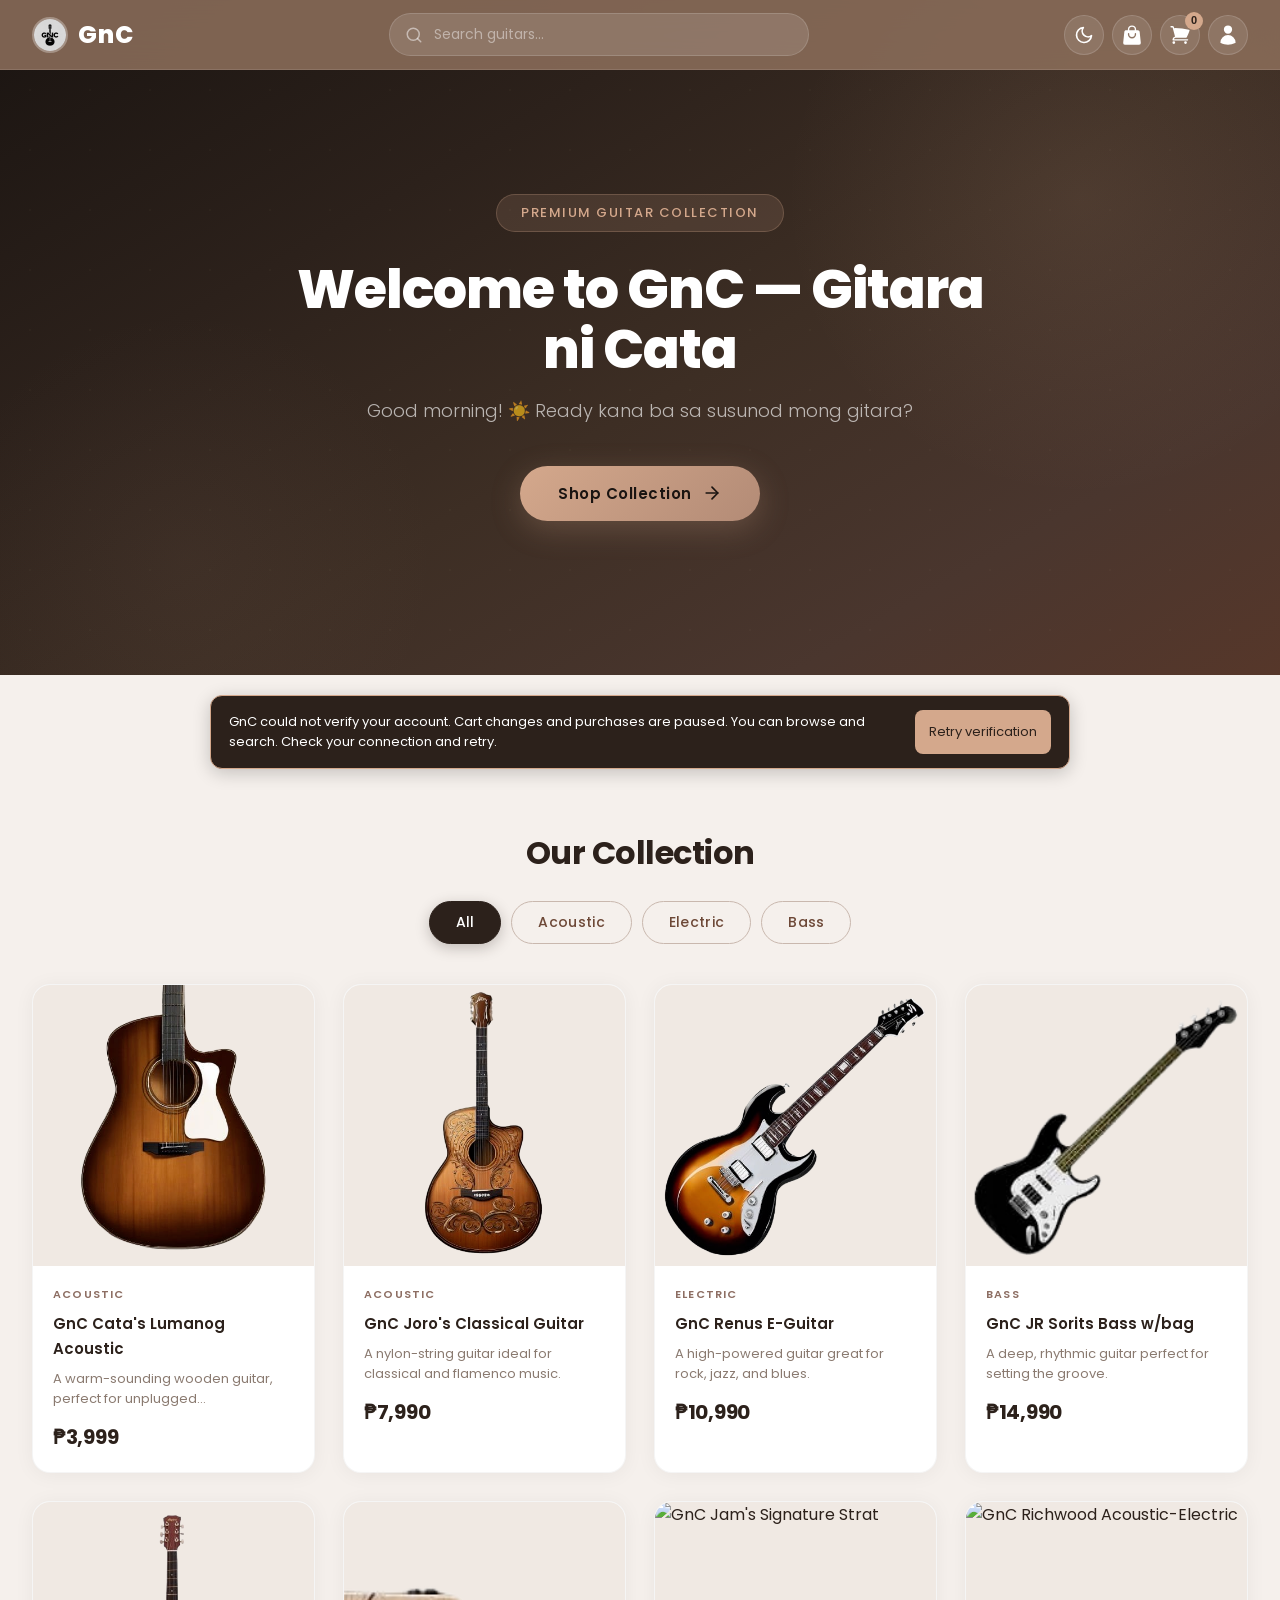
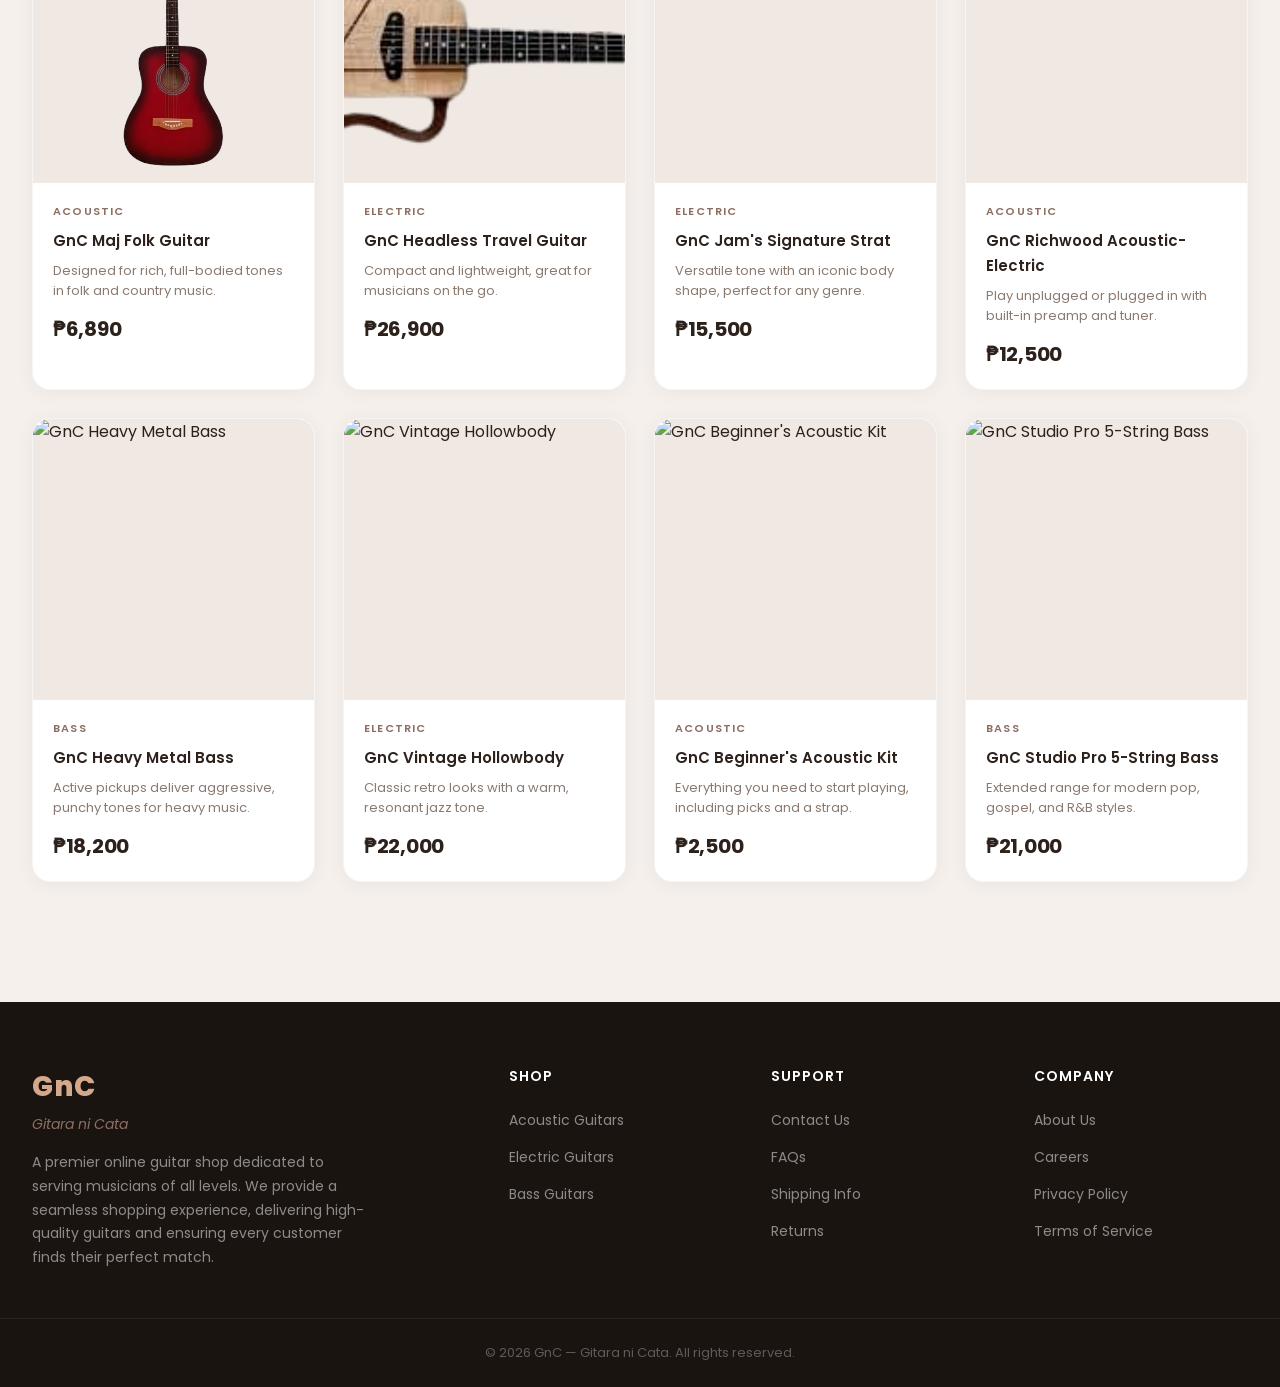
==== commit 34d1d701: "Refactor account management UI and improve accessibility features - Updated button titles and aria a" ====
--- a/index.html
+++ b/index.html
@@ -71,9 +71,9 @@
                     </svg>
                 </button>
 
-                <!-- Recently Purchased -->
-                <button class="recently-purchased-btn nav-icon-btn" onclick="togglePanel('purchased-panel')"
-                    title="Recently Purchased">
+                <!-- Purchases -->
+                <button id="purchases-toggle" class="recently-purchased-btn nav-icon-btn" onclick="togglePanel('purchased-panel')"
+                    title="Purchases" aria-label="Purchases" aria-controls="purchased-panel">
                     <svg xmlns="http://www.w3.org/2000/svg" viewBox="0 0 24 24" fill="currentColor" width="22"
                         height="22">
                         <path fill-rule="evenodd"
@@ -83,8 +83,8 @@
                 </button>
 
                 <!-- Shopping Cart -->
-                <button class="shopping-cart-btn nav-icon-btn" onclick="togglePanel('cart-panel')"
-                    title="Shopping Cart">
+                <button id="cart-toggle" class="shopping-cart-btn nav-icon-btn" onclick="togglePanel('cart-panel')"
+                    title="Shopping Cart" aria-label="Shopping Cart" aria-controls="cart-panel">
                     <svg xmlns="http://www.w3.org/2000/svg" viewBox="0 0 24 24" fill="currentColor" width="22"
                         height="22">
                         <path
@@ -95,7 +95,7 @@
 
                 <!-- Profile Dropdown -->
                 <div class="profile-dropdown-wrapper" id="profile-dropdown-wrapper">
-                    <button class="profile-btn nav-icon-btn" onclick="toggleProfileDropdown()" title="Profile">
+                    <button id="profile-toggle" class="profile-btn nav-icon-btn" onclick="toggleProfileDropdown()" title="Profile" aria-label="Profile" aria-expanded="false" aria-controls="profile-dropdown-menu">
                         <svg xmlns="http://www.w3.org/2000/svg" viewBox="0 0 24 24" fill="currentColor" width="22"
                             height="22">
                             <path fill-rule="evenodd"
@@ -105,28 +105,11 @@
                     </button>
                     <div class="profile-dropdown-menu" id="profile-dropdown-menu">
                         <div class="dropdown-user-info">
-                            <div class="username" id="dropdown-username">User</div>
-                            <div class="user-role" id="dropdown-role">Member</div>
+                            <div class="username" id="dropdown-username">GnC</div>
+                            <div class="user-role" id="dropdown-role">Checking account</div>
                         </div>
-                        <button class="dropdown-item" onclick="showToast('My Account – coming soon!', 'success')">
-                            <svg xmlns="http://www.w3.org/2000/svg" viewBox="0 0 20 20" fill="currentColor" width="18"
-                                height="18">
-                                <path
-                                    d="M10 8a3 3 0 1 0 0-6 3 3 0 0 0 0 6ZM3.465 14.493a1.23 1.23 0 0 0 .41 1.412A9.957 9.957 0 0 0 10 18c2.31 0 4.438-.784 6.131-2.1.43-.333.604-.903.408-1.41a7.002 7.002 0 0 0-13.074.003Z" />
-                            </svg>
-                            My Account
-                        </button>
-                        <button class="dropdown-item" onclick="showToast('Settings – coming soon!', 'success')">
-                            <svg xmlns="http://www.w3.org/2000/svg" viewBox="0 0 20 20" fill="currentColor" width="18"
-                                height="18">
-                                <path fill-rule="evenodd"
-                                    d="M7.84 1.804A1 1 0 0 1 8.82 1h2.36a1 1 0 0 1 .98.804l.331 1.652a6.993 6.993 0 0 1 1.929 1.115l1.598-.54a1 1 0 0 1 1.186.447l1.18 2.044a1 1 0 0 1-.205 1.251l-1.267 1.113a7.047 7.047 0 0 1 0 2.228l1.267 1.113a1 1 0 0 1 .206 1.25l-1.18 2.045a1 1 0 0 1-1.187.447l-1.598-.54a6.993 6.993 0 0 1-1.929 1.115l-.33 1.652a1 1 0 0 1-.98.804H8.82a1 1 0 0 1-.98-.804l-.331-1.652a6.993 6.993 0 0 1-1.929-1.115l-1.598.54a1 1 0 0 1-1.186-.447l-1.18-2.044a1 1 0 0 1 .205-1.251l1.267-1.114a7.05 7.05 0 0 1 0-2.227L1.821 7.773a1 1 0 0 1-.206-1.25l1.18-2.045a1 1 0 0 1 1.187-.447l1.598.54A6.992 6.992 0 0 1 7.51 3.456l.33-1.652ZM10 13a3 3 0 1 0 0-6 3 3 0 0 0 0 6Z"
-                                    clip-rule="evenodd" />
-                            </svg>
-                            Settings
-                        </button>
-                        <div class="dropdown-divider"></div>
-                        <button class="dropdown-item logout-item" onclick="logoutUser()">
+                        <a id="profile-sign-in" class="dropdown-item" href="login.html" hidden>Sign In</a>
+                        <button id="profile-logout" class="dropdown-item logout-item" onclick="logoutUser()" hidden>
                             <svg xmlns="http://www.w3.org/2000/svg" viewBox="0 0 20 20" fill="currentColor" width="18"
                                 height="18">
                                 <path fill-rule="evenodd"
@@ -136,23 +119,15 @@
                                     d="M19 10a.75.75 0 0 0-.75-.75H8.704l1.048-.943a.75.75 0 1 0-1.004-1.114l-2.5 2.25a.75.75 0 0 0 0 1.114l2.5 2.25a.75.75 0 1 0 1.004-1.114l-1.048-.943h9.546A.75.75 0 0 0 19 10Z"
                                     clip-rule="evenodd" />
                             </svg>
-                            Log Out
+                            <span id="logout-label">Log Out</span>
                         </button>
+                        <p id="profile-error" class="profile-error" role="status" aria-live="polite" hidden></p>
+                        <button id="profile-retry" class="dropdown-item" type="button" hidden>Retry sign-out</button>
                     </div>
                 </div>
             </div>
         </div>
     </header>
-
-    <aside id="auth-notice" class="auth-notice" aria-label="Account status">
-        <div class="notice-messages">
-            <p id="auth-message" role="status" aria-live="polite">Checking your GnC account. Browse and search while cart changes are paused.</p>
-            <p id="shopping-message" role="status" aria-live="polite" hidden></p>
-            <p id="legacy-message" hidden></p>
-        </div>
-        <button type="button" id="auth-retry-btn" hidden>Retry</button>
-        <button type="button" id="storage-retry-btn" onclick="retryShoppingStorage()" hidden>Retry storage</button>
-    </aside>
 
     <!--  HERO SECTION  -->
     <section class="hero">
@@ -172,8 +147,17 @@
         </div>
     </section>
 
+    <aside id="auth-notice" class="auth-notice" aria-label="Account status">
+        <div class="notice-messages">
+            <p id="auth-message" role="status" aria-live="polite">Checking your account… You can still browse guitars.</p>
+            <p id="shopping-message" role="status" aria-live="polite" hidden></p>
+        </div>
+        <button type="button" id="auth-retry-btn" hidden>Retry</button>
+        <button type="button" id="storage-retry-btn" onclick="retryShoppingStorage()" hidden>Retry storage</button>
+    </aside>
+
     <!--  FILTER PILLS  -->
-    <section class="search-filter-container" id="collection-section">
+    <section class="search-filter-container" id="collection-section" tabindex="-1" aria-label="Guitar collection">
         <h2 class="section-title">Our Collection</h2>
         <div class="filter-buttons">
             <button class="filter-btn active" onclick="setFilter('all', this)">All</button>
@@ -239,10 +223,21 @@
     </footer>
 
     <!--  SIDE PANELS  -->
-    <div id="cart-panel" class="side-panel">
+    <div id="cart-panel" class="side-panel" inert>
         <div class="panel-header">
             <h3>Shopping Cart</h3>
-            <button class="close-btn" onclick="togglePanel('cart-panel')">&times;</button>
+            <button id="cart-panel-close" class="close-btn" onclick="togglePanel('cart-panel')" aria-label="Close shopping cart">&times;</button>
+        </div>
+        <div id="cart-legacy-notice" class="legacy-notice" hidden>
+            <p>Items from an earlier version aren’t shown.</p>
+            <button type="button" onclick="dismissLegacyShopping(this)" aria-label="Dismiss earlier-version items notice">Dismiss</button>
+        </div>
+        <p id="cart-panel-error" class="panel-error" role="status" hidden></p>
+        <div id="cart-empty-state" class="shopping-empty-state">
+            <svg aria-hidden="true" width="44" height="44" viewBox="0 0 24 24" fill="none" stroke="currentColor" stroke-width="1.5"><circle cx="9" cy="21" r="1"/><circle cx="20" cy="21" r="1"/><path d="M1 1h4l2.68 13.39a2 2 0 0 0 2 1.61h9.72a2 2 0 0 0 2-1.61L23 6H6"/></svg>
+            <h4 id="cart-state-title">Checking your account…</h4>
+            <p id="cart-state-description">You can browse while we get your shopping items ready.</p>
+            <button id="cart-state-action" class="panel-action" type="button" onclick="browseGuitars()">Browse Guitars</button>
         </div>
         <ul id="cart-items" class="item-list"></ul>
         <!-- Coupon / Promo Code Section -->
@@ -259,17 +254,22 @@
         </div>
     </div>
 
-    <div id="purchased-panel" class="side-panel">
+    <div id="purchased-panel" class="side-panel" inert>
         <div class="panel-header">
-            <h3>Order Tracking</h3>
-            <button class="close-btn" onclick="togglePanel('purchased-panel')">&times;</button>
+            <h3>Purchases</h3>
+            <button id="purchased-panel-close" class="close-btn" onclick="togglePanel('purchased-panel')" aria-label="Close purchases">&times;</button>
         </div>
-
+        <div id="purchases-legacy-notice" class="legacy-notice" hidden>
+            <p>Items from an earlier version aren’t shown.</p>
+            <button type="button" onclick="dismissLegacyShopping(this)" aria-label="Dismiss earlier-version items notice">Dismiss</button>
+        </div>
+        <p id="purchases-panel-error" class="panel-error" role="status" hidden></p>
         <!-- Empty State -->
-        <div id="order-empty-state" class="order-empty-state">
-            <svg xmlns="http://www.w3.org/2000/svg" width="48" height="48" viewBox="0 0 24 24" fill="none" stroke="currentColor" stroke-width="1.5" stroke-linecap="round" stroke-linejoin="round" style="opacity:0.3"><path d="M21 16V8a2 2 0 0 0-1-1.73l-7-4a2 2 0 0 0-2 0l-7 4A2 2 0 0 0 3 8v8a2 2 0 0 0 1 1.73l7 4a2 2 0 0 0 2 0l7-4A2 2 0 0 0 21 16z"/><polyline points="3.27 6.96 12 12.01 20.73 6.96"/><line x1="12" y1="22.08" x2="12" y2="12"/></svg>
-            <p>No orders yet</p>
-            <span>Your purchases will appear here</span>
+        <div id="order-empty-state" class="shopping-empty-state">
+            <svg aria-hidden="true" width="44" height="44" viewBox="0 0 24 24" fill="none" stroke="currentColor" stroke-width="1.5"><path d="M21 16V8a2 2 0 0 0-1-1.73l-7-4a2 2 0 0 0-2 0l-7 4A2 2 0 0 0 3 8v8a2 2 0 0 0 1 1.73l7 4a2 2 0 0 0 2 0l7-4A2 2 0 0 0 21 16z"/><polyline points="3.27 6.96 12 12.01 20.73 6.96"/><line x1="12" y1="22.08" x2="12" y2="12"/></svg>
+            <h4 id="purchases-state-title">Checking your account…</h4>
+            <p id="purchases-state-description">You can browse while we get your shopping items ready.</p>
+            <button id="purchases-state-action" class="panel-action" type="button" onclick="browseGuitars()">Browse Guitars</button>
         </div>
 
         <!-- Digital Receipt (hidden by default) -->
@@ -419,7 +419,9 @@
         let shoppingOwner = null;
         let shoppingReady = false;
         let shoppingError = '';
-        let legacyNotice = '';
+        const LEGACY_NOTICE_ACK_KEY = 'gnc_legacy_shopping_notice_v1';
+        let legacyDetected = false;
+        let legacyDismissed = false; // Also remembers dismissal when browser storage is unavailable.
         let shoppingGeneration = 0;
         const shoppingTimers = new Set();
         let cart = [];
@@ -533,10 +535,10 @@
                         <div class="image-wrapper">
                             <img src="${guitar.image}" alt="${guitar.name}" loading="lazy">
                             <div class="buttons">
-                                <button class="btn-buy-now" onclick="event.stopPropagation(); buyNow('${safeName}')">${guitar.buyText}</button>
+                                <button class="btn-buy-now" onclick="event.stopPropagation(); buyNow('${safeName}')">Buy Now</button>
                                 <button class="btn-add-cart" onclick="event.stopPropagation(); addToCart('${safeName}')">
                                     <svg xmlns="http://www.w3.org/2000/svg" width="14" height="14" viewBox="0 0 24 24" fill="none" stroke="currentColor" stroke-width="2" stroke-linecap="round" stroke-linejoin="round"><circle cx="9" cy="21" r="1"/><circle cx="20" cy="21" r="1"/><path d="M1 1h4l2.68 13.39a2 2 0 0 0 2 1.61h9.72a2 2 0 0 0 2-1.61L23 6H6"/></svg>
-                                    ${guitar.cartText}
+                                    Add to Cart
                                 </button>
                             </div>
                         </div>
@@ -653,8 +655,7 @@
             const isClickOnProfileDropdown = event.target.closest('.profile-dropdown-wrapper');
 
             if (!isClickOnProfileDropdown) {
-                const menu = document.getElementById('profile-dropdown-menu');
-                if (menu) menu.classList.remove('open');
+                closeProfileDropdown();
             }
 
             if (!isClickInsideCard && !isClickInsideBuyModal && !isClickInsideConfModal && !isClickInsideGuestModal && !isClickInsidePanel && !isClickOnCartBtn && !isClickOnShopBtn && !isClickInsideSearch && !isClickOnThemeBtn && !isClickOnProfileDropdown) {
@@ -696,19 +697,70 @@
 
             if (!isOpen) {
                 panel.classList.add('open');
+                panel.inert = false;
                 overlay.style.display = 'block';
                 if (panelId === 'purchased-panel') {
                     updatePurchasedItems();
                 }
+                document.getElementById(panelId + '-close').focus();
             } else {
                 overlay.style.display = 'none';
+                document.getElementById(panelId === 'cart-panel' ? 'cart-toggle' : 'purchases-toggle').focus();
             }
         }
 
         function closeAllPanels() {
             document.querySelectorAll('.side-panel').forEach(panel => {
                 panel.classList.remove('open');
+                panel.inert = true;
             });
+        }
+
+        function browseGuitars() {
+            closeAllPanels();
+            document.getElementById('overlay').style.display = 'none';
+            const collection = document.getElementById('collection-section');
+            collection.scrollIntoView({ behavior: 'smooth' });
+            collection.focus({ preventScroll: true });
+        }
+
+        function signIn() {
+            window.location.href = 'login.html';
+        }
+
+        // State-only rendering keeps empty/loading feedback separate from saved shopping arrays.
+        function renderShoppingStates() {
+            const ready = shoppingReady && !!shoppingOwner && !signingOut;
+            let feedback = null;
+            if (signingOut) feedback = ['Signing out…', 'Your saved items will be here when you return.'];
+            else if (authState === 'initializing') feedback = ['Checking your account…', 'You can browse while we get your shopping items ready.', 'Browse Guitars', browseGuitars];
+            else if (authState === 'error') feedback = ['Account unavailable', 'We couldn’t verify your account. Please retry.', 'Retry verification', retryAuthentication];
+            else if (authState === 'unauthenticated') feedback = ['Sign in to continue', 'Sign in or choose guest access to use your cart.', 'Sign In', signIn];
+            else if (!shoppingOwner) feedback = ['Checking shopping access…', 'Please retry account verification.', 'Retry verification', retryAuthentication];
+            else if (!shoppingReady) feedback = ['Shopping unavailable', 'We couldn’t load your saved items. Your saved data is untouched.', 'Retry storage', retryShoppingStorage];
+            else if (shoppingError) feedback = ['Changes weren’t saved', 'Your previous items are unchanged. Please retry your last action.'];
+
+            const cartVisible = ready && cart.length > 0;
+            const purchasesVisible = ready && authState === 'member' && purchasedItems.length > 0;
+            const cartState = feedback || ['Your cart is empty', 'Find a guitar you love and add it to your cart.', 'Browse Guitars', browseGuitars];
+            const purchasesState = feedback || (authState === 'guest'
+                ? ['Sign in to view purchases', 'An account is required to make simulated purchases. Your guest cart stays separate.', 'Sign In', signIn]
+                : ['No purchases yet', 'Your simulated purchases will appear here.', 'Browse Guitars', browseGuitars]);
+
+            [['cart', 'cart-empty-state', cartVisible, cartState], ['purchases', 'order-empty-state', purchasesVisible, purchasesState]].forEach(([prefix, id, hasItems, state]) => {
+                document.getElementById(id).hidden = hasItems;
+                document.getElementById(prefix + '-state-title').textContent = state[0];
+                document.getElementById(prefix + '-state-description').textContent = state[1];
+                const action = document.getElementById(prefix + '-state-action');
+                action.hidden = !state[2];
+                action.textContent = state[2] || '';
+                action.onclick = state[3] || null;
+                const error = document.getElementById(prefix + '-panel-error');
+                error.hidden = !hasItems || !shoppingError;
+                error.textContent = shoppingError;
+            });
+            document.getElementById('cart-items').hidden = !cartVisible;
+            document.getElementById('order-receipt').style.display = purchasesVisible ? 'block' : 'none';
         }
 
         // SHOPPING OWNERSHIP — selected only after Clerk settles, never from a cached member profile.
@@ -782,11 +834,25 @@
 
         function checkLegacyShopping() {
             try {
-                legacyNotice = localStorage.getItem('gnc_cart') !== null || localStorage.getItem('gnc_purchased') !== null
-                    ? 'Older shopping data has no known owner. It remains untouched in this browser and is not shown or assigned to any account or guest.' : '';
-            } catch (error) {
-                legacyNotice = 'Browser storage could not be checked for older shopping data. No older data has been imported.';
-            }
+                legacyDismissed = legacyDismissed || localStorage.getItem(LEGACY_NOTICE_ACK_KEY) === 'dismissed';
+            } catch (error) { /* Keep the in-memory acknowledgement. */ }
+            try {
+                legacyDetected = localStorage.getItem('gnc_cart') !== null || localStorage.getItem('gnc_purchased') !== null;
+            } catch (error) { /* Do not infer legacy items from an unavailable store. */ }
+            renderLegacyNotice();
+        }
+
+        function renderLegacyNotice() {
+            document.querySelectorAll('.legacy-notice').forEach(notice => {
+                notice.hidden = !legacyDetected || legacyDismissed;
+            });
+        }
+
+        function dismissLegacyShopping(button) {
+            legacyDismissed = true;
+            try { localStorage.setItem(LEGACY_NOTICE_ACK_KEY, 'dismissed'); } catch (error) { /* Dismiss for this page session. */ }
+            renderLegacyNotice();
+            button?.closest('.side-panel')?.querySelector('.close-btn')?.focus();
         }
 
         function retryShoppingStorage() {
@@ -937,6 +1003,7 @@
                 cartPanel.appendChild(footer);
             }
             updatePurchaseControls();
+            renderShoppingStates();
         }
 
         function removeFromCart(index) {
@@ -1039,19 +1106,13 @@
 
         function updatePurchasedItems() {
             const purchasedList = document.getElementById("purchased-items");
-            const emptyState = document.getElementById("order-empty-state");
-            const receipt = document.getElementById("order-receipt");
 
             purchasedList.innerHTML = "";
 
             if (purchasedItems.length === 0) {
-                emptyState.style.display = 'flex';
-                receipt.style.display = 'none';
+                renderShoppingStates();
                 return;
             }
-
-            emptyState.style.display = 'none';
-            receipt.style.display = 'block';
 
             let receiptTotal = 0;
             purchasedItems.forEach(item => {
@@ -1075,6 +1136,7 @@
             });
 
             document.getElementById("receipt-total").textContent = '₱' + receiptTotal.toLocaleString('en-US');
+            renderShoppingStates();
         }
 
         let trackingInterval = null;
@@ -1230,7 +1292,24 @@
         function toggleProfileDropdown() {
             const menu = document.getElementById('profile-dropdown-menu');
             menu.classList.toggle('open');
-        }
+            document.getElementById('profile-toggle').setAttribute('aria-expanded', String(menu.classList.contains('open')));
+        }
+
+        function closeProfileDropdown() {
+            document.getElementById('profile-dropdown-menu').classList.remove('open');
+            document.getElementById('profile-toggle').setAttribute('aria-expanded', 'false');
+        }
+
+        document.addEventListener('keydown', event => {
+            if (event.key !== 'Escape') return;
+            if (document.getElementById('profile-dropdown-menu').classList.contains('open')) {
+                closeProfileDropdown();
+                document.getElementById('profile-toggle').focus();
+            } else {
+                const panel = document.querySelector('.side-panel.open');
+                if (panel) togglePanel(panel.id);
+            }
+        });
 
         // STOREFRONT AUTH — client-side guards for the simulated checkout, not server authorization.
         function cacheDisplayProfile(profile) {
@@ -1283,34 +1362,47 @@
                 ? `Welcome, ${activeUser.username}!` : 'Welcome to GnC — Gitara ni Cata';
             document.getElementById('dropdown-username').textContent = activeUser?.username || 'GnC';
             document.getElementById('dropdown-role').textContent = {
-                initializing: 'Checking account', member: 'Member', guest: 'Guest',
+                initializing: 'Checking account', member: 'Member', guest: 'Browsing as guest',
                 unauthenticated: 'Signed out', error: 'Account unavailable'
             }[authState];
+            document.getElementById('profile-sign-in').hidden = signingOut || !['guest', 'unauthenticated'].includes(authState);
+            const logout = document.getElementById('profile-logout');
+            logout.hidden = authState !== 'member' && !signingOut;
+            logout.disabled = signingOut;
+            document.getElementById('logout-label').textContent = signingOut ? 'Signing out…' : 'Log Out';
 
             let message = '';
             let retry = null;
-            if (signingOut) message = 'Signing out of your GnC account… Shopping details are hidden and cart changes are paused.';
-            else if (signOutError) { message = signOutError; retry = logoutUser; }
-            else if (authState === 'initializing') message = 'Checking your GnC account. Browse and search while cart changes are paused.';
+            if (signingOut) message = 'Signing out…';
+            else if (signOutError) { message = signOutError; retry = authState === 'error' ? retryAuthentication : logoutUser; }
+            else if (authState === 'initializing') message = 'Checking your account… You can still browse guitars.';
             else if (authState === 'error') { message = authFailure; retry = retryAuthentication; }
             else if (authState === 'unauthenticated') message = 'You are signed out. Shopping details are hidden and cart changes are paused. Returning to login for sign-in or guest access.';
             else if (!shoppingOwner) { message = 'Shopping is paused until your account or guest access is confirmed. You can browse and search. Please retry verification.'; retry = retryAuthentication; }
-            document.getElementById('auth-notice').hidden = !message && !shoppingError && !legacyNotice;
+            document.getElementById('auth-notice').hidden = !message && !shoppingError;
             document.getElementById('auth-message').textContent = message;
             document.getElementById('auth-message').hidden = !message;
             document.getElementById('shopping-message').textContent = shoppingError;
             document.getElementById('shopping-message').hidden = !shoppingError;
-            document.getElementById('legacy-message').textContent = legacyNotice;
-            document.getElementById('legacy-message').hidden = !legacyNotice;
             document.getElementById('storage-retry-btn').hidden = !shoppingOwner || shoppingReady;
             const retryButton = document.getElementById('auth-retry-btn');
             retryButton.hidden = !retry;
             retryButton.onclick = retry;
+            retryButton.textContent = retry === logoutUser ? 'Retry sign-out' : 'Retry verification';
+            document.getElementById('profile-error').hidden = !signOutError;
+            document.getElementById('profile-error').textContent = signOutError;
+            const profileRetry = document.getElementById('profile-retry');
+            profileRetry.hidden = !signOutError || signingOut;
+            profileRetry.onclick = signOutError ? retry : null;
+            profileRetry.textContent = retryButton.textContent;
             updatePurchaseControls();
+            renderLegacyNotice();
+            renderShoppingStates();
         }
 
         function setAuthState(state, identity = null, profile = null) {
             const changed = authState !== state || (authIdentity && !sameIdentity(authIdentity, identity));
+            if (changed && !signingOut) signOutError = '';
             const wasCheckingOut = !!checkoutIdentity;
             authState = state;
             authIdentity = identity;
@@ -1467,11 +1559,7 @@
                 window.location.replace('login.html');
             } catch (error) {
                 syncAuthentication({ redirect: false });
-                if (authState === 'error') {
-                    authFailure = 'GnC could not confirm sign-out. Retry account verification, then try Log Out again.';
-                } else {
-                    signOutError = 'GnC could not confirm sign-out. Your account may still be signed in. Please retry.';
-                }
+                signOutError = 'We couldn’t confirm sign-out. Please try again.';
             } finally {
                 signingOut = false;
                 // A failed sign-out may restore only the currently verified owner's saved arrays.
--- a/css/style.css
+++ b/css/style.css
@@ -25,11 +25,8 @@
 
 /* Account/storage feedback; browsing remains available while cart changes are paused. */
 .auth-notice {
-    position: fixed;
-    top: 80px;
-    left: 50%;
-    transform: translateX(-50%);
-    width: min(640px, calc(100% - 28px));
+    width: min(860px, calc(100% - 28px));
+    margin: 20px auto 0;
     padding: 14px 18px;
     border: 1px solid #d4a88c;
     border-radius: 12px;
@@ -40,7 +37,6 @@
     flex-wrap: wrap;
     align-items: center;
     gap: 12px;
-    z-index: 1000;
     font-size: 13px;
 }
 
@@ -48,6 +44,7 @@
 .auth-notice .notice-messages { flex: 1 1 260px; }
 .auth-notice p + p:not([hidden]) { margin-top: 6px; }
 .auth-notice button {
+    min-height: 44px;
     padding: 8px 14px;
     border: none;
     border-radius: 8px;
@@ -62,6 +59,18 @@
     opacity: 0.6;
     cursor: not-allowed;
 }
+
+/* Hidden controls stay out of both the visual layout and keyboard navigation. */
+[hidden] { display: none !important; }
+
+:is(button, a, input, #collection-section):focus-visible {
+    outline: 3px solid #f1c8a8;
+    outline-offset: 3px;
+    box-shadow: 0 0 0 5px #493023;
+}
+
+#collection-section { scroll-margin-top: 135px; }
+.dropdown-item:focus-visible { outline-offset: -4px; box-shadow: none; }
 
 /* =============================================
    1. STICKY NAVBAR
@@ -271,13 +280,15 @@
 
 .dropdown-user-info .user-role {
     font-size: 11px;
-    color: rgba(255, 255, 255, 0.5);
+    color: #f3e6da;
     margin-top: 2px;
     letter-spacing: 0.5px;
     text-transform: uppercase;
 }
 
 .dropdown-item {
+    min-height: 44px;
+    text-decoration: none;
     display: flex;
     align-items: center;
     gap: 12px;
@@ -293,6 +304,9 @@
     transition: background 0.2s ease, color 0.2s ease;
     text-align: left;
 }
+
+.dropdown-item:disabled { opacity: 0.65; cursor: wait; }
+.profile-error { padding: 12px 18px 0; color: #fff3e8; font-size: 13px; line-height: 1.6; }
 
 .dropdown-item:hover {
     background: rgba(255, 255, 255, 0.1);
@@ -662,10 +676,17 @@
     box-sizing: border-box;
 }
 
-.image-wrapper:hover .buttons {
+.image-wrapper:hover .buttons,
+.image-wrapper:focus-within .buttons {
     opacity: 1;
     pointer-events: auto;
 }
+
+@media (hover: none), (pointer: coarse) {
+    .buttons { opacity: 1; pointer-events: auto; }
+}
+
+.btn-buy-now, .btn-add-cart { min-height: 44px; }
 
 /* Primary action — Buy Now (solid, warm gradient) */
 .btn-buy-now {
@@ -827,6 +848,7 @@
     width: 380px;
     max-width: 92%;
     height: 100vh;
+    height: 100dvh;
     background: rgba(109, 72, 55, 0.92);
     backdrop-filter: blur(20px);
     -webkit-backdrop-filter: blur(20px);
@@ -836,12 +858,14 @@
     z-index: 1005;
     transition: right 0.4s cubic-bezier(0.25, 0.8, 0.25, 1);
     overflow-y: auto;
+    visibility: hidden;
     box-sizing: border-box;
     text-align: left;
 }
 
 .side-panel.open {
     right: 0;
+    visibility: visible;
 }
 
 .panel-header {
@@ -860,6 +884,8 @@
 }
 
 .close-btn {
+    min-width: 44px;
+    min-height: 44px;
     background: transparent;
     border: none;
     color: white;
@@ -1186,29 +1212,85 @@
    ORDER TRACKING & RECEIPT PANEL
    ============================================= */
 
-/* Empty State */
-.order-empty-state {
+/* Compact panel information and readable empty/loading states in both themes. */
+.legacy-notice {
+    display: flex;
+    align-items: center;
+    gap: 10px;
+    margin-bottom: 18px;
+    padding: 10px 12px;
+    border: 1px solid #be9b83;
+    border-radius: 10px;
+    background: #f0e1d2;
+    color: #493023;
+    font-size: 12px;
+    line-height: 1.5;
+}
+
+.legacy-notice p { flex: 1; }
+.legacy-notice button {
+    flex-shrink: 0;
+    min-height: 44px;
+    padding: 6px 8px;
+    border: none;
+    border-radius: 6px;
+    background: transparent;
+    color: inherit;
+    text-decoration: underline;
+    font: inherit;
+    cursor: pointer;
+}
+
+.panel-error {
+    margin: 16px 0;
+    padding: 14px;
+    border: 1px solid #f1c8a8;
+    border-radius: 10px;
+    color: #fff6ed;
+    font-size: 13px;
+    line-height: 1.65;
+}
+
+.shopping-empty-state {
     display: flex;
     flex-direction: column;
     align-items: center;
     justify-content: center;
-    gap: 10px;
-    padding: 60px 20px;
+    gap: 14px;
+    padding: 36px 12px;
     text-align: center;
-    color: rgba(255, 255, 255, 0.4);
-}
-
-.order-empty-state p {
-    font-size: 16px;
+    color: #f7e9dc;
+}
+
+.shopping-empty-state h4 {
+    font-size: 19px;
     font-weight: 600;
-    color: rgba(255, 255, 255, 0.5);
+    color: #fff8f0;
     margin: 0;
 }
 
-.order-empty-state span {
-    font-size: 13px;
-    color: rgba(255, 255, 255, 0.3);
-}
+.shopping-empty-state p {
+    font-size: 14px;
+    line-height: 1.7;
+    max-width: 32ch;
+}
+
+.panel-action {
+    min-height: 44px;
+    margin-top: 6px;
+    padding: 12px 20px;
+    border: 1px solid #d4a88c;
+    border-radius: 10px;
+    background: #e6c4ab;
+    color: #352319;
+    font: inherit;
+    font-size: 14px;
+    font-weight: 600;
+    cursor: pointer;
+}
+
+.panel-action:hover { background: #f3d8c2; }
+body.dark-mode .legacy-notice { background: #39281e; color: #f7e9dc; border-color: #95745d; }
 
 /* Digital Receipt */
 .order-receipt {
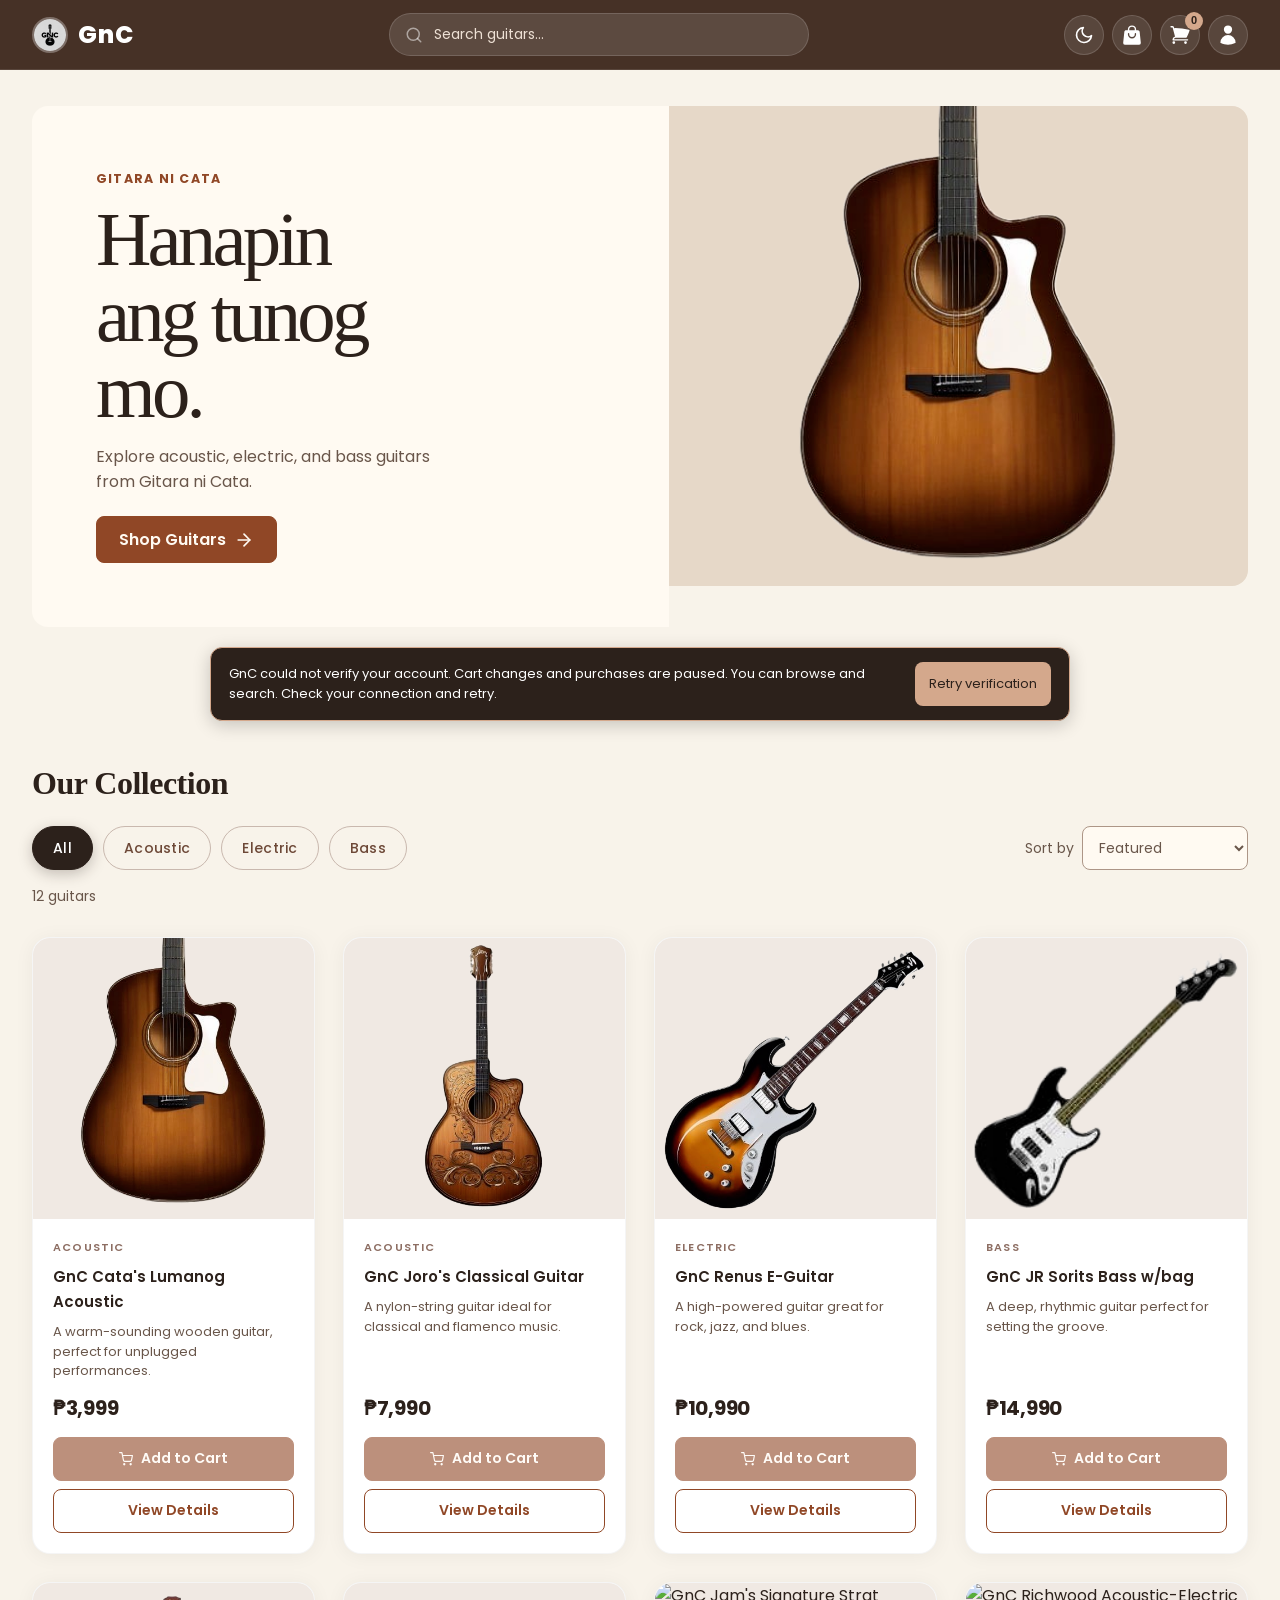
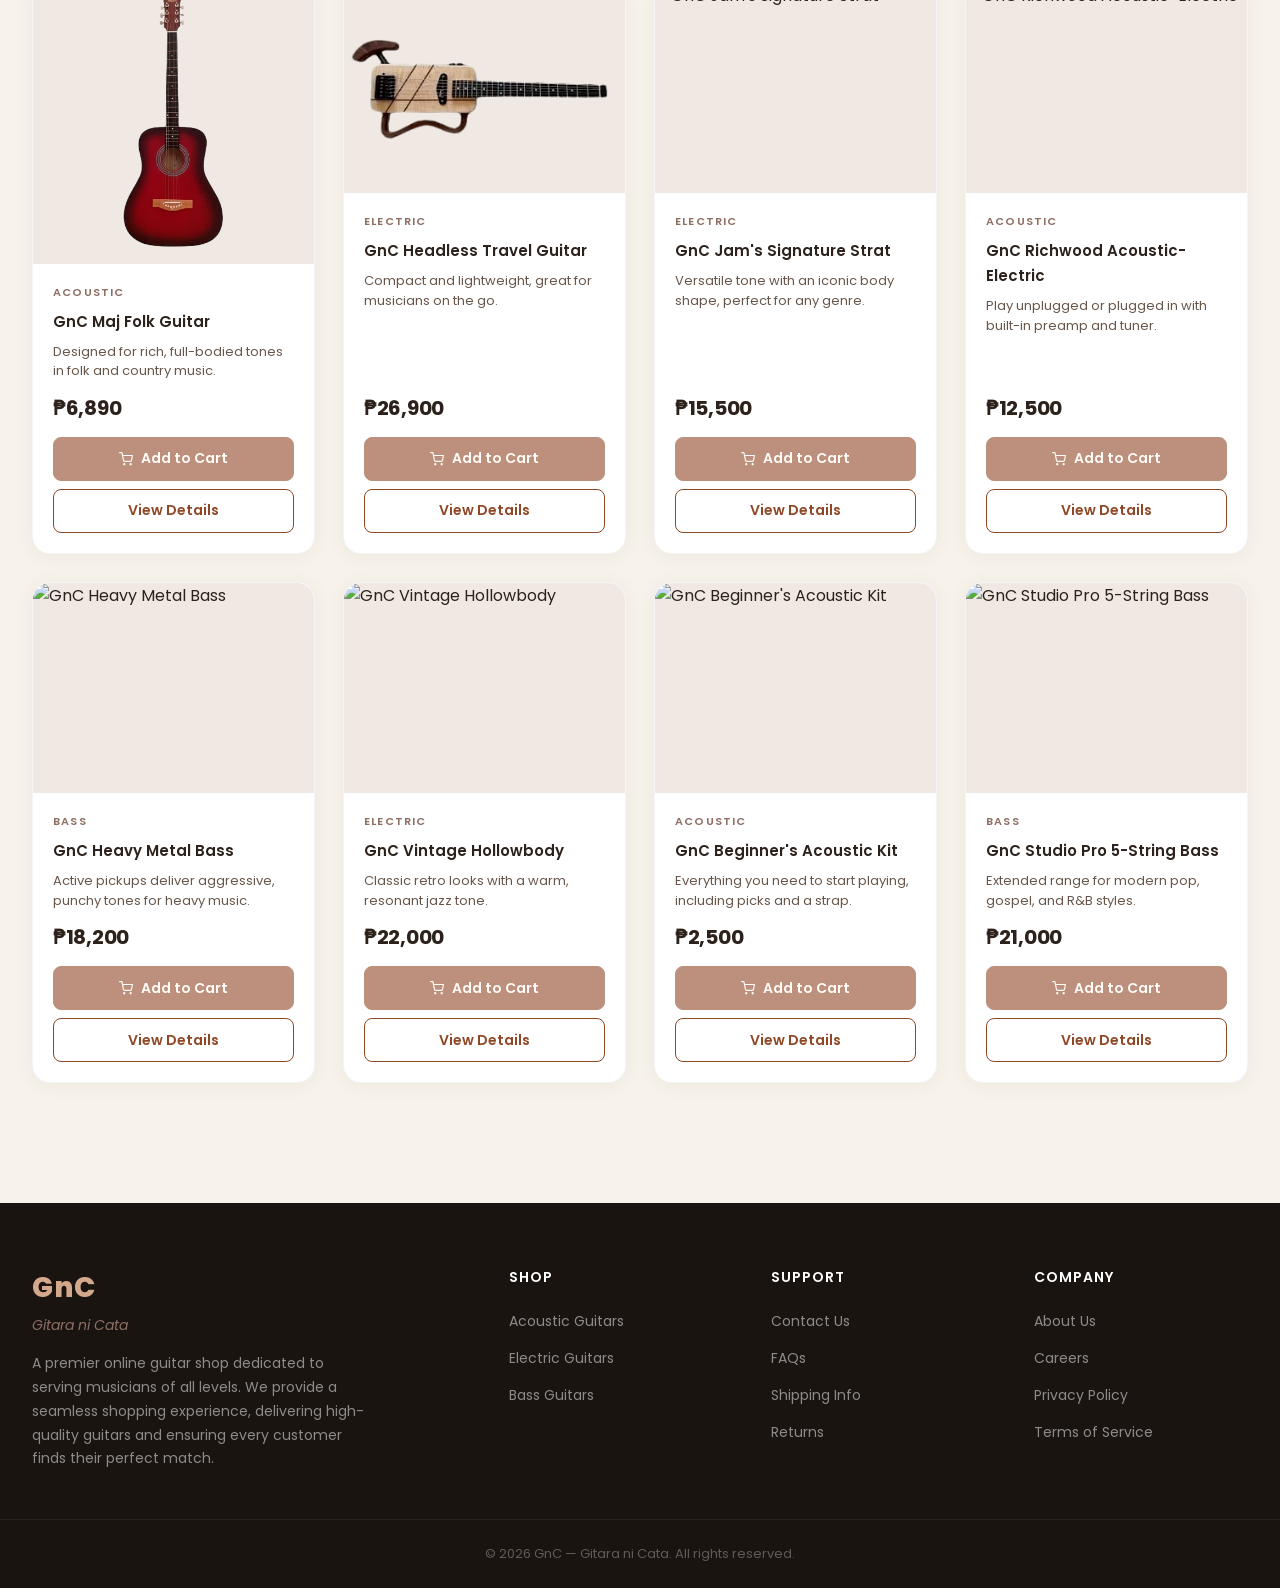
==== commit ec7ba24e: "feat: enhance hero section and search functionality with improved accessibility and UI updates" ====
--- a/index.html
+++ b/index.html
@@ -42,7 +42,7 @@
                     <circle cx="11" cy="11" r="8" />
                     <line x1="21" y1="21" x2="16.65" y2="16.65" />
                 </svg>
-                <input type="text" id="search-input" class="search-bar" placeholder="Search guitars..."
+                <input type="text" id="search-input" class="search-bar" aria-label="Search guitars" placeholder="Search guitars..."
                     oninput="filterGuitars()">
             </div>
 
@@ -131,13 +131,12 @@
 
     <!--  HERO SECTION  -->
     <section class="hero">
-        <div class="hero-overlay"></div>
         <div class="hero-content">
-            <span class="hero-badge">Premium Guitar Collection</span>
-            <h1 id="welcome-title">Welcome to GnC — Gitara ni Cata</h1>
-            <p class="hero-subtitle" id="hero-subtitle">Find your perfect match and let the music begin!</p>
-            <a href="#collection-section" class="hero-cta" onclick="document.getElementById('collection-section').scrollIntoView({ behavior: 'smooth' });">
-                Shop Collection
+            <span id="welcome-title" class="studio-brand">Gitara ni Cata</span>
+            <h1 lang="fil">Hanapin ang tunog mo.</h1>
+            <p class="hero-subtitle">Explore acoustic, electric, and bass guitars from Gitara ni Cata.</p>
+            <a href="#collection-section" class="hero-cta">
+                Shop Guitars
                 <svg xmlns="http://www.w3.org/2000/svg" width="20" height="20" viewBox="0 0 24 24" fill="none"
                     stroke="currentColor" stroke-width="2" stroke-linecap="round" stroke-linejoin="round">
                     <line x1="5" y1="12" x2="19" y2="12" />
@@ -145,6 +144,7 @@
                 </svg>
             </a>
         </div>
+        <img class="studio-photo" src="assets/cata1.png" alt="GnC Cata's Lumanog Acoustic">
     </section>
 
     <aside id="auth-notice" class="auth-notice" aria-label="Account status">
@@ -159,24 +159,51 @@
     <!--  FILTER PILLS  -->
     <section class="search-filter-container" id="collection-section" tabindex="-1" aria-label="Guitar collection">
         <h2 class="section-title">Our Collection</h2>
-        <div class="filter-buttons">
-            <button class="filter-btn active" onclick="setFilter('all', this)">All</button>
-            <button class="filter-btn" onclick="setFilter('acoustic', this)">Acoustic</button>
-            <button class="filter-btn" onclick="setFilter('electric', this)">Electric</button>
-            <button class="filter-btn" onclick="setFilter('bass', this)">Bass</button>
+        <div class="collection-toolbar">
+            <div class="filter-buttons">
+                <button class="filter-btn active" aria-pressed="true" onclick="setFilter('all', this)">All</button>
+                <button class="filter-btn" aria-pressed="false" onclick="setFilter('acoustic', this)">Acoustic</button>
+                <button class="filter-btn" aria-pressed="false" onclick="setFilter('electric', this)">Electric</button>
+                <button class="filter-btn" aria-pressed="false" onclick="setFilter('bass', this)">Bass</button>
+            </div>
+            <label>Sort by <select id="collection-sort" onchange="filterGuitars()">
+                <option value="featured">Featured</option>
+                <option value="ascending">Price: Low to High</option>
+                <option value="descending">Price: High to Low</option>
+            </select></label>
         </div>
+        <p id="result-count" role="status"></p>
     </section>
 
     <!--  PRODUCT GRID  -->
     <section class="products-section">
         <div class="container">
-            <div class="guitar-grid" id="guitar-grid">
-                <div id="no-results" class="no-results">
-                    Aww, wala kaming nakitang gitara na ganyan. Subukan mag-type ng iba! 🎸
+            <div class="guitar-grid" id="guitar-grid"></div>
+            <div id="no-results" class="no-results" hidden>
+                <h3>No matching guitars</h3>
+                <p>Try another name or category.</p>
+                <button class="filter-btn" onclick="clearFilters()">Clear Filters</button>
+            </div>
+        </div>
+    </section>
+
+    <dialog id="quick-view" aria-labelledby="detail-name">
+        <button type="button" class="filter-btn detail-close" id="detail-close" autofocus onclick="closeQuickView()">Close</button>
+        <div class="detail-layout">
+            <div id="detail-photo" class="detail-photo"></div>
+            <div class="detail-copy">
+                <p id="detail-category" class="card-category"></p>
+                <h2 id="detail-name"></h2>
+                <p id="detail-description"></p>
+                <p id="detail-price" class="price"></p>
+                <p id="detail-price-note" hidden>This guitar can’t be purchased until its price is available.</p>
+                <div id="detail-actions" class="buttons">
+                    <button id="detail-add" class="btn-add-cart" onclick="shopQuickView(addToCart)">Add to Cart</button>
+                    <button id="detail-buy" class="btn-buy-now" onclick="shopQuickView(buyNow)">Buy Now</button>
                 </div>
             </div>
         </div>
-    </section>
+    </dialog>
 
     <!--  FOOTER  -->
     <footer class="site-footer">
@@ -193,9 +220,9 @@
             <div class="footer-col">
                 <h4>Shop</h4>
                 <ul>
-                    <li><a href="#" onclick="setFilter('acoustic', document.querySelector('.filter-btn:nth-child(2)'))">Acoustic Guitars</a></li>
-                    <li><a href="#" onclick="setFilter('electric', document.querySelector('.filter-btn:nth-child(3)'))">Electric Guitars</a></li>
-                    <li><a href="#" onclick="setFilter('bass', document.querySelector('.filter-btn:nth-child(4)'))">Bass Guitars</a></li>
+                    <li><a href="#collection-section" onclick="setFilter('acoustic', document.querySelector('.filter-btn:nth-child(2)'))">Acoustic Guitars</a></li>
+                    <li><a href="#collection-section" onclick="setFilter('electric', document.querySelector('.filter-btn:nth-child(3)'))">Electric Guitars</a></li>
+                    <li><a href="#collection-section" onclick="setFilter('bass', document.querySelector('.filter-btn:nth-child(4)'))">Bass Guitars</a></li>
                 </ul>
             </div>
             <div class="footer-col">
@@ -482,30 +509,10 @@
         }
 
 
-        // GREETING
-   
-        function getGreeting() {
-            const hour = new Date().getHours();
-            if (hour < 12) {
-                return "Good morning! ☀️";
-            } else if (hour < 18) {
-                return "Good afternoon! 🌤";
-            } else {
-                return "Good evening! 🌙";
-            }
-        }
-
         // The markup is already parsed here; a stalled deferred Clerk script must not block browsing.
         function initializeStorefront() {
             checkLegacyShopping();
-            const greeting = getGreeting();
-
-            const heroSub = document.getElementById('hero-subtitle');
-            if (heroSub) {
-                heroSub.textContent = `${greeting} Ready kana ba sa susunod mong gitara?`;
-            }
-
-            renderGuitars();
+            filterGuitars();
             updateCart();
             updatePurchasedItems();
 
@@ -522,11 +529,11 @@
         }
 
         // RENDER GUITAR CARDS (Premium Template)
-        function renderGuitars() {
+        function renderGuitars(guitars) {
             const grid = document.getElementById('guitar-grid');
             let cardsHTML = '';
 
-            guitarDatabase.forEach(guitar => {
+            guitars.forEach(guitar => {
                 const safeName = guitar.name.replace(/'/g, "\\'");
 
                 cardsHTML += `
@@ -534,13 +541,6 @@
                     <div class="card-image">
                         <div class="image-wrapper">
                             <img src="${guitar.image}" alt="${guitar.name}" loading="lazy">
-                            <div class="buttons">
-                                <button class="btn-buy-now" onclick="event.stopPropagation(); buyNow('${safeName}')">Buy Now</button>
-                                <button class="btn-add-cart" onclick="event.stopPropagation(); addToCart('${safeName}')">
-                                    <svg xmlns="http://www.w3.org/2000/svg" width="14" height="14" viewBox="0 0 24 24" fill="none" stroke="currentColor" stroke-width="2" stroke-linecap="round" stroke-linejoin="round"><circle cx="9" cy="21" r="1"/><circle cx="20" cy="21" r="1"/><path d="M1 1h4l2.68 13.39a2 2 0 0 0 2 1.61h9.72a2 2 0 0 0 2-1.61L23 6H6"/></svg>
-                                    Add to Cart
-                                </button>
-                            </div>
                         </div>
                     </div>
                     <div class="card-info">
@@ -551,63 +551,121 @@
                         </label>
                         <p class="description">${guitar.description}</p>
                         <p class="price">${guitar.price}</p>
+                        <div class="buttons">
+                            <button class="btn-add-cart" onclick="event.stopPropagation(); addToCart('${safeName}')">
+                                <svg xmlns="http://www.w3.org/2000/svg" width="14" height="14" viewBox="0 0 24 24" fill="none" stroke="currentColor" stroke-width="2" stroke-linecap="round" stroke-linejoin="round"><circle cx="9" cy="21" r="1"/><circle cx="20" cy="21" r="1"/><path d="M1 1h4l2.68 13.39a2 2 0 0 0 2 1.61h9.72a2 2 0 0 0 2-1.61L23 6H6"/></svg>
+                                Add to Cart
+                            </button>
+                            <button class="btn-details" aria-haspopup="dialog" onclick="event.stopPropagation(); openQuickView('${safeName}', this)">View Details</button>
+                        </div>
                     </div>
                 </div>
                 `;
             });
 
-            cardsHTML += `
-            <div id="no-results" class="no-results">
-                Aww, wala kaming nakitang gitara na ganyan. Subukan mag-type ng iba! 🎸
-            </div>`;
-
             grid.innerHTML = cardsHTML;
             updatePurchaseControls();
         }
 
+        let detailName = null;
+        const detailDialog = document.getElementById('quick-view');
+
+        function usablePrice(price) {
+            return typeof price === 'string' &&
+                /^₱(?:\d+|\d{1,3}(?:,\d{3})+)(?:\.\d{2})?$/.test(price.trim()) &&
+                Number.isFinite(Number(price.trim().slice(1).replaceAll(',', '')));
+        }
+
+        function renderQuickView(name) {
+            detailName = null;
+            const guitar = typeof name === 'string' && name.trim()
+                ? guitarDatabase.find(item => item.name === name) : null;
+            const photo = document.getElementById('detail-photo');
+            photo.textContent = guitar ? 'No photo available' : '';
+            photo.hidden = !guitar;
+            if (guitar?.image?.trim()) {
+                const image = document.createElement('img');
+                image.alt = guitar.name;
+                image.onerror = () => {
+                    if (image.parentNode === photo) photo.textContent = 'No photo available';
+                };
+                image.src = guitar.image;
+                photo.replaceChildren(image);
+            }
+            const category = document.getElementById('detail-category');
+            category.textContent = guitar?.category?.trim() || '';
+            category.hidden = !category.textContent;
+            document.getElementById('detail-name').textContent = guitar?.name || 'This guitar is no longer available.';
+            document.getElementById('detail-description').textContent = guitar
+                ? guitar.description?.trim() || 'No description available yet.' : '';
+            const priced = usablePrice(guitar?.price);
+            document.getElementById('detail-price').textContent = guitar ? (priced ? guitar.price : 'Price unavailable') : '';
+            document.getElementById('detail-price-note').hidden = !guitar || priced;
+            document.getElementById('detail-actions').hidden = !guitar;
+            if (guitar && priced) detailName = name;
+            updatePurchaseControls();
+        }
+
+        function openQuickView(name, trigger) {
+            renderQuickView(name);
+            trigger.focus({ preventScroll: true });
+            detailDialog.showModal();
+            detailDialog.scrollTop = 0;
+        }
+
+        function closeQuickView() {
+            detailName = null;
+            detailDialog.close();
+        }
+
+        function shopQuickView(handler) {
+            if (!detailDialog.open || !detailName) return;
+            const guitar = guitarDatabase.find(item => item.name === detailName);
+            if (!usablePrice(guitar?.price)) {
+                renderQuickView(detailName);
+                return;
+            }
+            closeQuickView();
+            handler(guitar.name);
+        }
+
         // FILTER LOGIC
         let currentCategoryFilter = 'all';
 
         function setFilter(category, btnElement) {
             currentCategoryFilter = category;
 
-            document.querySelectorAll('.filter-btn').forEach(btn => btn.classList.remove('active'));
-            if (btnElement) btnElement.classList.add('active');
-
+            document.querySelectorAll('.filter-buttons button').forEach(button => {
+                button.classList.toggle('active', button === btnElement);
+                button.setAttribute('aria-pressed', String(button === btnElement));
+            });
             filterGuitars();
         }
 
         function filterGuitars() {
-            const searchQuery = document.getElementById('search-input').value.toLowerCase();
-            const cards = document.querySelectorAll('.guitar-card');
-            let visibleCount = 0;
-
-            cards.forEach(card => {
-                const guitarName = card.querySelector('label span').textContent.toLowerCase();
-                const guitarCategory = card.getAttribute('data-category');
-
-                const matchesSearch = guitarName.includes(searchQuery);
-                const matchesCategory = (currentCategoryFilter === 'all') || (guitarCategory === currentCategoryFilter);
-
-                if (matchesSearch && matchesCategory) {
-                    card.style.display = 'flex';
-                    visibleCount++;
-                } else {
-                    card.style.display = 'none';
-                    if (card.classList.contains('selected')) {
-                        card.classList.remove('selected');
-                        let radio = card.querySelector('input[type="radio"]');
-                        if (radio) radio.checked = false;
-                    }
-                }
-            });
-
-            const noResultsMsg = document.getElementById('no-results');
-            if (visibleCount === 0) {
-                noResultsMsg.style.display = 'block';
-            } else {
-                noResultsMsg.style.display = 'none';
-            }
+            const query = document.getElementById('search-input').value.trim().toLowerCase();
+            const sort = document.getElementById('collection-sort').value;
+            const matches = guitarDatabase.filter(guitar =>
+                typeof guitar.name === 'string' && guitar.name.toLowerCase().includes(query) &&
+                (currentCategoryFilter === 'all' || guitar.category === currentCategoryFilter)
+            );
+            if (sort === 'ascending' || sort === 'descending') {
+                const direction = sort === 'ascending' ? 1 : -1;
+                const rank = guitar => usablePrice(guitar.price)
+                    ? direction * Number(guitar.price.trim().slice(1).replaceAll(',', '')) : Infinity;
+                matches.sort((a, b) => rank(a) - rank(b));
+            }
+            renderGuitars(matches);
+            document.getElementById('result-count').textContent = matches.length + (matches.length === 1 ? ' guitar' : ' guitars');
+            document.getElementById('no-results').hidden = matches.length > 0;
+        }
+
+        function clearFilters() {
+            document.getElementById('search-input').value = '';
+            document.getElementById('collection-sort').value = 'featured';
+            const all = document.querySelector('.filter-buttons button');
+            setFilter('all', all);
+            all.focus();
         }
 
         // TOAST
@@ -1301,7 +1359,7 @@
         }
 
         document.addEventListener('keydown', event => {
-            if (event.key !== 'Escape') return;
+            if (event.key !== 'Escape' || detailDialog.open) return;
             if (document.getElementById('profile-dropdown-menu').classList.contains('open')) {
                 closeProfileDropdown();
                 document.getElementById('profile-toggle').focus();
@@ -1355,11 +1413,13 @@
                 button.disabled = blocked;
             });
             document.getElementById('coupon-input').disabled = blocked || !!appliedCoupon;
+            document.getElementById('detail-buy').disabled = blocked || !detailName;
+            document.getElementById('detail-add').disabled = blocked || !detailName;
         }
 
         function renderAuthUI() {
             document.getElementById('welcome-title').textContent = activeUser
-                ? `Welcome, ${activeUser.username}!` : 'Welcome to GnC — Gitara ni Cata';
+                ? `Welcome, ${activeUser.username}!` : 'Gitara ni Cata';
             document.getElementById('dropdown-username').textContent = activeUser?.username || 'GnC';
             document.getElementById('dropdown-role').textContent = {
                 initializing: 'Checking account', member: 'Member', guest: 'Browsing as guest',
--- a/css/style.css
+++ b/css/style.css
@@ -341,123 +341,109 @@
 /* =============================================
    2. HERO SECTION
    ============================================= */
+body {
+    --studio-accent: #904726;
+    --studio-on-accent: #fffaf2;
+    --studio-muted: #69564a;
+    --studio-paper: #fffaf2;
+    background-color: #f8f3ea;
+}
+
+body.dark-mode {
+    --studio-accent: #efb48d;
+    --studio-on-accent: #302017;
+    --studio-muted: #d2bfb0;
+    --studio-paper: #302925;
+    background-color: #211d1a;
+}
+
+.navbar { background: #463126; }
+body .navbar-search .search-bar::placeholder,
+body.dark-mode .navbar-search .search-bar::placeholder { color: #eee1d5; }
+
 .hero {
-    position: relative;
+    max-width: 1400px;
+    margin: 70px auto 0;
+    padding: 36px 32px 0;
+    display: grid;
+    grid-template-columns: 1.1fr 1fr;
+}
+
+.hero-content {
+    background: var(--studio-paper);
+    padding: clamp(28px, 5vw, 76px);
+    display: flex;
+    flex-direction: column;
+    justify-content: center;
+    align-items: flex-start;
+    border-radius: 16px 0 0 16px;
+    overflow-wrap: anywhere;
+}
+
+.studio-brand, .card-category {
+    color: var(--studio-accent);
+    font-size: 0.78rem;
+    letter-spacing: 0.1em;
+    font-weight: 700;
+    text-transform: uppercase;
+}
+
+.hero-content h1, .section-title {
+    font-family: Georgia, serif;
+    font-weight: 500;
+}
+
+.hero-content h1 {
+    font-size: clamp(3rem, 6vw, 6rem);
+    line-height: 0.99;
+    letter-spacing: -0.05em;
+    max-width: 9ch;
+    margin: 14px 0;
+}
+
+.hero-subtitle { max-width: 36ch; color: var(--studio-muted); }
+.studio-photo {
     width: 100%;
-    min-height: 75vh;
-    display: flex;
+    height: 100%;
+    min-height: 0;
+    max-height: 480px;
+    object-fit: contain;
+    background: #e6d8c8;
+    border-radius: 0 16px 16px 0;
+}
+
+.hero-cta, .buttons button {
+    min-height: 44px;
+    border-radius: 8px;
+    display: inline-flex;
     align-items: center;
     justify-content: center;
-    padding: 120px 32px 80px;
-    background: linear-gradient(150deg, #1a1411 0%, #2c211b 30%, #3d2e24 55%, #4a362e 80%, #56372a 100%);
-    overflow: hidden;
-}
-
-.hero::before {
-    content: '';
-    position: absolute;
-    top: -15%;
-    right: -8%;
-    width: 600px;
-    height: 600px;
-    background: radial-gradient(circle, rgba(212, 168, 140, 0.1) 0%, transparent 70%);
-    border-radius: 50%;
-    animation: heroFloat 12s ease-in-out infinite;
-}
-
-.hero::after {
-    content: '';
-    position: absolute;
-    bottom: -20%;
-    left: -5%;
-    width: 500px;
-    height: 500px;
-    background: radial-gradient(circle, rgba(141, 110, 99, 0.08) 0%, transparent 70%);
-    border-radius: 50%;
-    animation: heroFloat 9s ease-in-out infinite reverse;
-}
-
-@keyframes heroFloat {
-    0%, 100% { transform: translate(0, 0) scale(1); }
-    50% { transform: translate(30px, -40px) scale(1.1); }
-}
-
-.hero-overlay {
-    position: absolute;
-    inset: 0;
-    background: url('data:image/svg+xml,<svg xmlns="http://www.w3.org/2000/svg" width="60" height="60"><circle cx="30" cy="30" r="1" fill="rgba(212,168,140,0.04)"/></svg>');
-    pointer-events: none;
-}
-
-.hero-content {
-    position: relative;
-    z-index: 2;
-    text-align: center;
-    max-width: 700px;
-}
-
-.hero-badge {
-    display: inline-block;
-    padding: 8px 24px;
-    background: rgba(212, 168, 140, 0.15);
-    border: 1px solid rgba(212, 168, 140, 0.25);
-    border-radius: 50px;
-    font-size: 13px;
-    font-weight: 500;
-    color: #d4a88c;
-    letter-spacing: 1.5px;
-    text-transform: uppercase;
-    margin-bottom: 28px;
-    animation: fadeInUp 0.7s ease 0.1s both;
-}
-
-.hero-content h1 {
-    font-size: 54px;
-    font-weight: 800;
-    color: white;
-    line-height: 1.1;
-    margin-bottom: 18px;
-    letter-spacing: -1px;
-    animation: fadeInUp 0.7s ease 0.25s both;
-}
-
-.hero-subtitle {
-    font-size: 18px;
-    color: rgba(255, 255, 255, 0.65);
-    font-weight: 300;
-    line-height: 1.6;
-    margin-bottom: 40px;
-    animation: fadeInUp 0.7s ease 0.4s both;
-}
-
-.hero-cta {
-    display: inline-flex;
-    align-items: center;
-    gap: 10px;
-    padding: 16px 38px;
-    background: linear-gradient(135deg, #d4a88c 0%, #b38b76 100%);
-    color: #1a1411;
-    font-size: 15px;
+    gap: 8px;
+    font: inherit;
     font-weight: 600;
-    font-family: "Poppins", sans-serif;
-    text-decoration: none;
-    border-radius: 50px;
-    letter-spacing: 0.5px;
-    transition: all 0.35s ease;
-    box-shadow: 0 8px 30px rgba(212, 168, 140, 0.25);
-    animation: fadeInUp 0.7s ease 0.55s both;
     cursor: pointer;
 }
 
-.hero-cta:hover {
-    transform: translateY(-3px);
-    box-shadow: 0 14px 40px rgba(212, 168, 140, 0.4);
-    background: linear-gradient(135deg, #e0bba4 0%, #c49d88 100%);
-}
-
-.hero-cta:active {
-    transform: translateY(0);
-}
+.hero-cta, .btn-add-cart {
+    background: var(--studio-accent);
+    color: var(--studio-on-accent);
+    border: 1px solid var(--studio-accent);
+}
+
+.hero-cta { margin-top: 22px; padding: 10px 22px; text-decoration: none; }
+.btn-buy-now, .btn-details {
+    color: var(--studio-accent);
+    background: transparent;
+    border: 1px solid currentColor;
+}
+
+.hero-cta:hover, .buttons button:enabled:hover { filter: brightness(0.91); }
+
+body :focus-visible, .navbar-search .search-bar:focus-visible {
+    outline: 3px solid var(--studio-accent);
+    outline-offset: 2px;
+}
+.navbar :focus-visible, .navbar-search .search-bar:focus-visible { outline-color: #ffd6aa; }
 
 @keyframes fadeInUp {
     from { opacity: 0; transform: translateY(24px); }
@@ -472,9 +458,24 @@
     scroll-margin-top: 100px;
 }
 
+.collection-toolbar { display: flex; flex-wrap: wrap; align-items: center; justify-content: space-between; gap: 14px; }
+.collection-toolbar label, #result-count { font-size: 14px; color: var(--studio-muted); }
+.collection-toolbar select {
+    min-height: 44px;
+    padding: 0 12px;
+    margin-left: 4px;
+    font: inherit;
+    color: inherit;
+    background: var(--studio-paper);
+    border: 1px solid #ad9687;
+    border-radius: 8px;
+}
+#result-count { margin-top: 16px; }
+.no-results button { margin-top: 16px; }
+
 .search-filter-container {
-    padding: 60px 32px 10px;
-    text-align: center;
+    padding: 44px 32px 0;
+    text-align: left;
     max-width: 1400px;
     margin: 0 auto;
 }
@@ -496,7 +497,8 @@
 }
 
 .filter-btn {
-    padding: 10px 26px;
+    min-height: 44px;
+    padding: 10px 20px;
     background: transparent;
     color: #6d4837;
     border: 1.5px solid #c9b8ae;
@@ -570,7 +572,7 @@
 /* Card Image */
 .card-image {
     width: 100%;
-    aspect-ratio: 1;
+    aspect-ratio: 4 / 3;
     background: #f0e9e3;
 }
 
@@ -586,14 +588,12 @@
 .image-wrapper img {
     width: 100%;
     height: 100%;
-    object-fit: cover;
+    object-fit: contain;
     display: block;
     transition: transform 0.4s ease;
 }
 
-.image-wrapper:hover img {
-    transform: scale(1.08);
-}
+
 
 /* Card Info */
 .card-info {
@@ -635,13 +635,10 @@
 
 .description {
     font-size: 13px;
-    color: #8a7a70;
+    color: var(--studio-muted);
     line-height: 1.5;
     margin-top: 8px;
-    display: -webkit-box;
-    -webkit-line-clamp: 2;
-    -webkit-box-orient: vertical;
-    overflow: hidden;
+    padding-bottom: 12px;
     transition: color 0.3s ease;
 }
 
@@ -649,112 +646,53 @@
     font-size: 20px;
     font-weight: 700;
     color: #2c211b;
-    margin-top: 14px;
+    margin-top: auto;
     letter-spacing: -0.3px;
     transition: color 0.3s ease;
 }
 
-/* Overlay Buttons — centred over the image */
 .buttons {
-    position: absolute;
-    top: 0;
-    left: 0;
-    width: 100%;
-    height: 100%;
-    background: rgba(30, 20, 15, 0.65);
-    backdrop-filter: blur(4px);
-    -webkit-backdrop-filter: blur(4px);
-    display: flex;
-    flex-direction: column;
-    justify-content: center;
-    align-items: center;
-    gap: 12px;
-    opacity: 0;
-    transition: opacity 0.3s ease;
-    pointer-events: none;
-    padding: 20px;
-    box-sizing: border-box;
-}
-
-.image-wrapper:hover .buttons,
-.image-wrapper:focus-within .buttons {
-    opacity: 1;
-    pointer-events: auto;
-}
-
-@media (hover: none), (pointer: coarse) {
-    .buttons { opacity: 1; pointer-events: auto; }
-}
-
-.btn-buy-now, .btn-add-cart { min-height: 44px; }
-
-/* Primary action — Buy Now (solid, warm gradient) */
-.btn-buy-now {
-    width: 80%;
-    padding: 11px 20px;
-    background: linear-gradient(135deg, #d4a88c 0%, #b38b76 100%);
-    color: #1a1411;
-    border: none;
-    border-radius: 20px;
-    font-size: 13px;
-    font-weight: 700;
-    font-family: "Poppins", sans-serif;
-    cursor: pointer;
-    transition: all 0.25s ease;
-    white-space: nowrap;
+    display: flex;
+    flex-wrap: wrap;
+    gap: 8px;
+    margin-top: 14px;
+}
+.buttons button { flex: 1 1 auto; padding: 8px 10px; font-size: 14px; }
+
+#quick-view {
+    margin: auto;
+    width: min(680px, calc(100% - 24px));
+    max-height: calc(100dvh - 24px);
+    overflow: auto;
+    overscroll-behavior: contain;
+    padding: clamp(16px, 3vw, 28px);
+    border: 1px solid var(--studio-muted);
+    border-radius: 16px;
+    background: var(--studio-paper);
+    color: inherit;
+}
+#quick-view::backdrop { background: rgb(26 20 17 / 70%); }
+#quick-view [hidden] { display: none; }
+.detail-close { display: block; margin: 0 0 14px auto; }
+.detail-layout { display: flex; gap: 20px; align-items: center; }
+.detail-photo {
+    flex: 1;
+    aspect-ratio: 4 / 5;
+    display: grid;
+    place-items: center;
+    border-radius: 10px;
+    background: #e6d8c8;
+    color: #463126;
     overflow: hidden;
-    text-overflow: ellipsis;
-    box-shadow: 0 4px 16px rgba(212, 168, 140, 0.4);
-    letter-spacing: 0.3px;
-}
-
-.btn-buy-now:hover {
-    background: linear-gradient(135deg, #e0bba4 0%, #c49d88 100%);
-    box-shadow: 0 8px 24px rgba(212, 168, 140, 0.5);
-    transform: translateY(-2px);
-}
-
-.btn-buy-now:active {
-    transform: scale(0.97);
-}
-
-/* Secondary action — Add to Cart (ghost / white border) */
-.btn-add-cart {
-    width: 80%;
-    display: inline-flex;
-    align-items: center;
-    justify-content: center;
-    gap: 7px;
-    padding: 10px 20px;
-    background: transparent;
-    color: rgba(255, 255, 255, 0.92);
-    border: 1.5px solid rgba(255, 255, 255, 0.6);
-    border-radius: 20px;
-    font-size: 13px;
-    font-weight: 600;
-    font-family: "Poppins", sans-serif;
-    cursor: pointer;
-    transition: all 0.25s ease;
-    white-space: nowrap;
-    overflow: hidden;
-    text-overflow: ellipsis;
-    letter-spacing: 0.3px;
-}
-
-.btn-add-cart:hover {
-    background: rgba(255, 255, 255, 0.15);
-    border-color: rgba(255, 255, 255, 0.9);
-    color: white;
-}
-
-.btn-add-cart:active {
-    transform: scale(0.97);
-}
-
-.btn-buy-now:active {
-    transform: scale(0.96);
-}
-
+}
+.detail-photo img { width: 100%; height: 100%; object-fit: contain; min-height: 0; }
+.detail-copy { flex: 1; min-width: 0; overflow-wrap: anywhere; }
+.detail-copy h2 { font: 600 1.8rem/1.15 Georgia, serif; }
+.detail-copy p:not(.card-category):not(:empty) { margin-top: 12px; }
+@media (max-width: 540px) {
+    .detail-layout { flex-direction: column; align-items: stretch; gap: 14px; }
+    .detail-photo { flex: none; aspect-ratio: auto; height: clamp(110px, 25dvh, 200px); }
+}
 
 /* =============================================
    5. FOOTER
@@ -1848,12 +1786,12 @@
 /* =============================================
    NO RESULTS
    ============================================= */
+.no-results[hidden] { display: none; }
 .no-results {
-    display: none;
     grid-column: 1 / -1;
     padding: 60px 20px;
     font-size: 17px;
-    color: #8a7a70;
+    color: var(--studio-muted);
     font-weight: 500;
     text-align: center;
 }
@@ -1863,7 +1801,7 @@
    DARK MODE
    ============================================= */
 body.dark-mode {
-    background-color: #1e1612;
+    background-color: #211d1a;
     color: #e8e0da;
 }
 
@@ -1880,7 +1818,7 @@
 }
 
 body.dark-mode .navbar-search .search-bar::placeholder {
-    color: rgba(255, 255, 255, 0.35);
+    color: #eee1d5;
 }
 
 body.dark-mode .nav-icon-btn {
@@ -1918,7 +1856,7 @@
 
 /* Product Cards */
 body.dark-mode .guitar-card {
-    background: #2a1f19;
+    background: #302925;
     border-color: rgba(255, 255, 255, 0.04);
     box-shadow: 0 2px 20px rgba(0, 0, 0, 0.2);
 }
@@ -1940,7 +1878,7 @@
 }
 
 body.dark-mode .description {
-    color: #9a8578;
+    color: var(--studio-muted);
 }
 
 body.dark-mode .price {
@@ -1949,30 +1887,6 @@
 
 body.dark-mode .card-category {
     color: #b38b76;
-}
-
-body.dark-mode .btn-add-cart {
-    color: #e8e0da;
-    border-color: rgba(255, 255, 255, 0.15);
-}
-
-body.dark-mode .btn-add-cart:hover {
-    background: #d4a88c;
-    color: #1a1411;
-    border-color: #d4a88c;
-}
-
-body.dark-mode .btn-buy-now {
-    background: linear-gradient(135deg, #d4a88c 0%, #b38b76 100%);
-    color: #1a1411;
-}
-
-body.dark-mode .btn-buy-now:hover {
-    background: linear-gradient(135deg, #e0bba4 0%, #c49d88 100%);
-}
-
-body.dark-mode .no-results {
-    color: #8a7a70;
 }
 
 /* Footer */
@@ -2077,9 +1991,6 @@
         gap: 24px;
     }
 
-    .hero-content h1 {
-        font-size: 44px;
-    }
 
     .footer-inner {
         grid-template-columns: 2fr 1fr 1fr 1fr;
@@ -2098,14 +2009,7 @@
         max-width: 280px;
     }
 
-    .hero {
-        min-height: 60vh;
-        padding: 100px 24px 60px;
-    }
-
-    .hero-content h1 {
-        font-size: 36px;
-    }
+
 
     .hero-subtitle {
         font-size: 16px;
@@ -2145,20 +2049,23 @@
 /* ---- MOBILE (≤ 600px) ---- */
 @media (max-width: 600px) {
     .navbar {
-        height: 60px;
+        height: 100px;
     }
 
     .navbar-inner {
-        padding: 0 14px;
-        gap: 10px;
-    }
-
-    .navbar-logo span {
+        padding: 6px 14px;
+        gap: 4px 10px;
+        flex-wrap: wrap;
+    }
+
+    .navbar-logo-img {
         display: none;
     }
 
     .navbar-search {
-        max-width: 180px;
+        order: 1;
+        flex: 0 0 100%;
+        max-width: none;
     }
 
     .navbar-search .search-bar {
@@ -2197,31 +2104,20 @@
     }
 
     /* Hero */
-    .hero {
-        min-height: 55vh;
-        padding: 90px 18px 50px;
-    }
-
-    .hero-badge {
-        font-size: 11px;
-        padding: 6px 18px;
-        margin-bottom: 20px;
-    }
-
-    .hero-content h1 {
-        font-size: 28px;
-        line-height: 1.2;
-    }
+    .hero { grid-template-columns: 1fr; margin-top: 100px; padding: 14px 14px 0; }
+    .hero-content { padding: 20px; border-radius: 12px 12px 0 0; }
+    .hero-content h1 { max-width: none; font-size: 40px; }
+    .studio-photo { height: 125px; border-radius: 0 0 12px 12px; }
+    .hero-cta { margin-top: 12px; }
+    .filter-buttons { justify-content: flex-start; gap: 6px; }
+
+
 
     .hero-subtitle {
         font-size: 14px;
-        margin-bottom: 28px;
-    }
-
-    .hero-cta {
-        padding: 14px 30px;
-        font-size: 14px;
-    }
+        margin-bottom: 0;
+    }
+
 
     /* Filters */
     .search-filter-container {
@@ -2234,7 +2130,7 @@
     }
 
     .filter-btn {
-        padding: 8px 18px;
+        padding: 8px 12px;
         font-size: 13px;
     }
 
@@ -2262,13 +2158,6 @@
 
     .description {
         font-size: 12px;
-    }
-
-    /* Buttons always visible on mobile (no hover) */
-    .buttons {
-        opacity: 1;
-        transform: translateY(0);
-        pointer-events: auto;
     }
 
     /* Footer */
